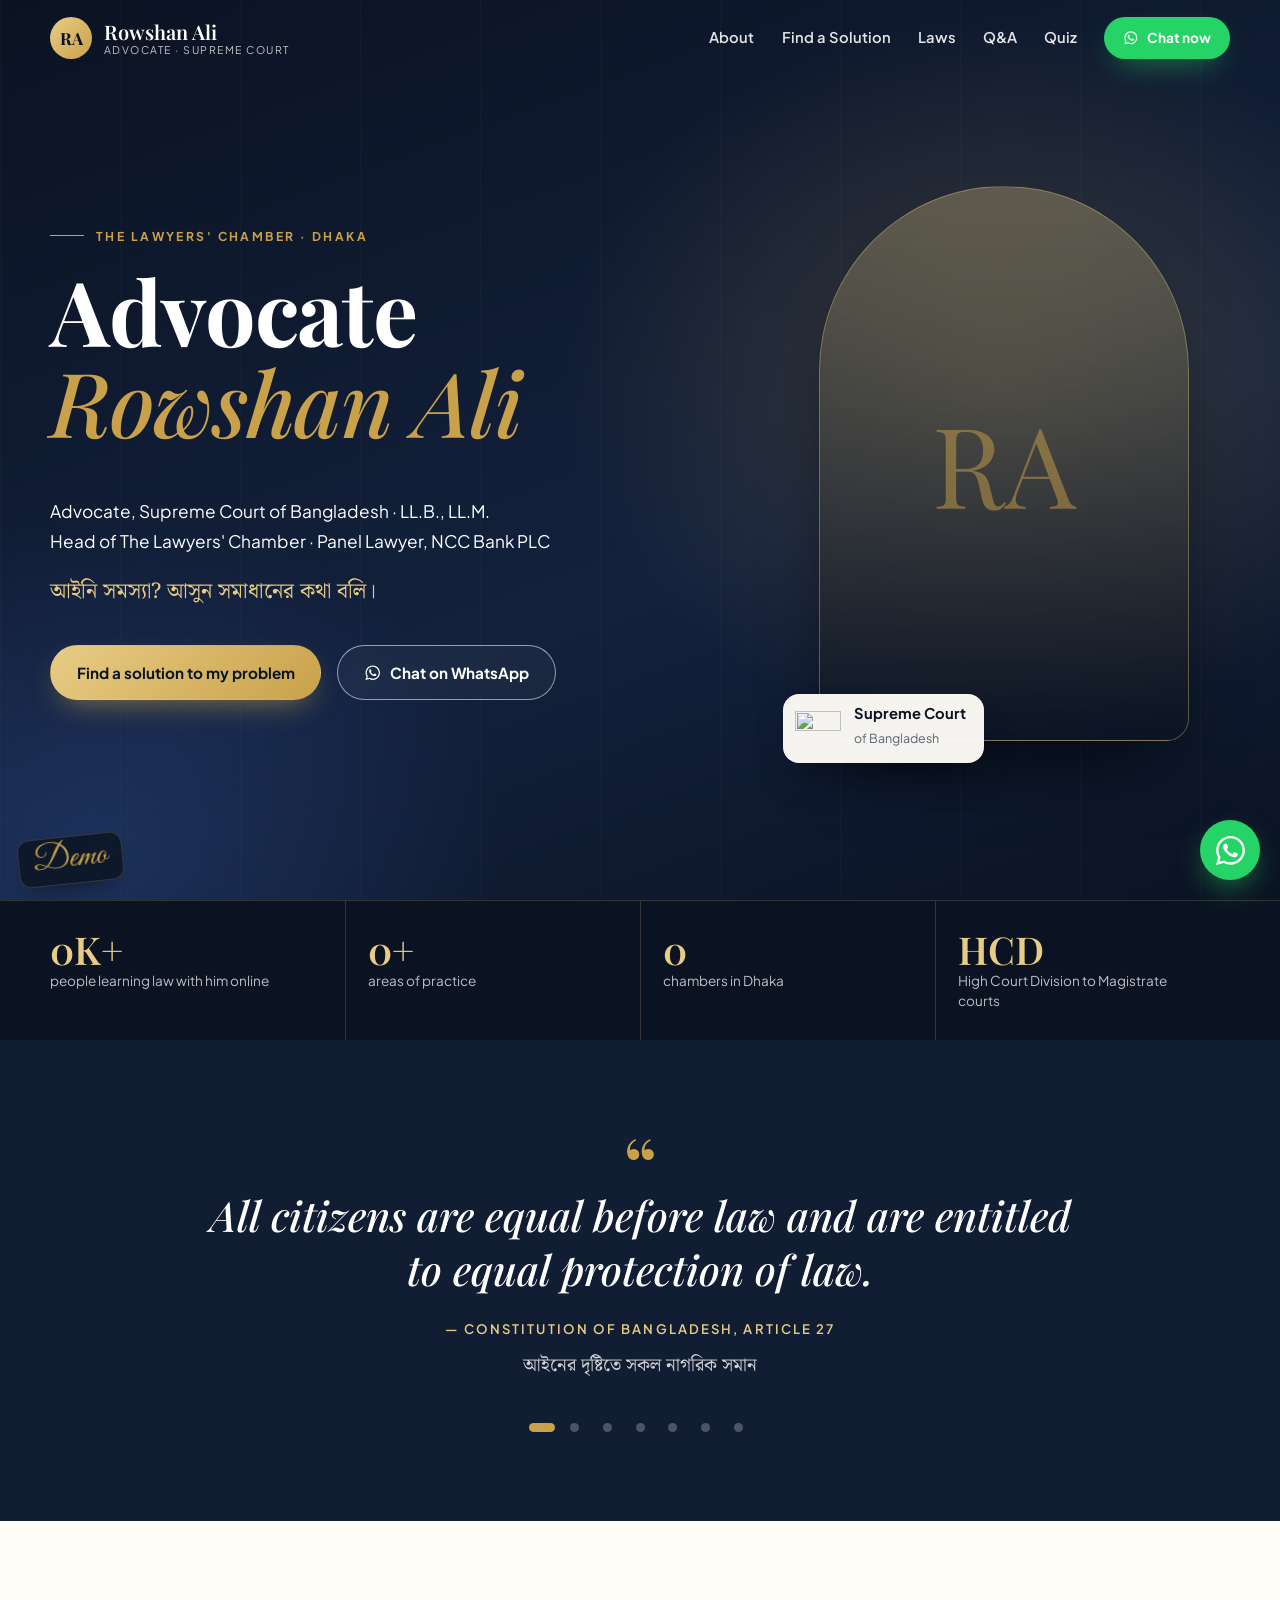
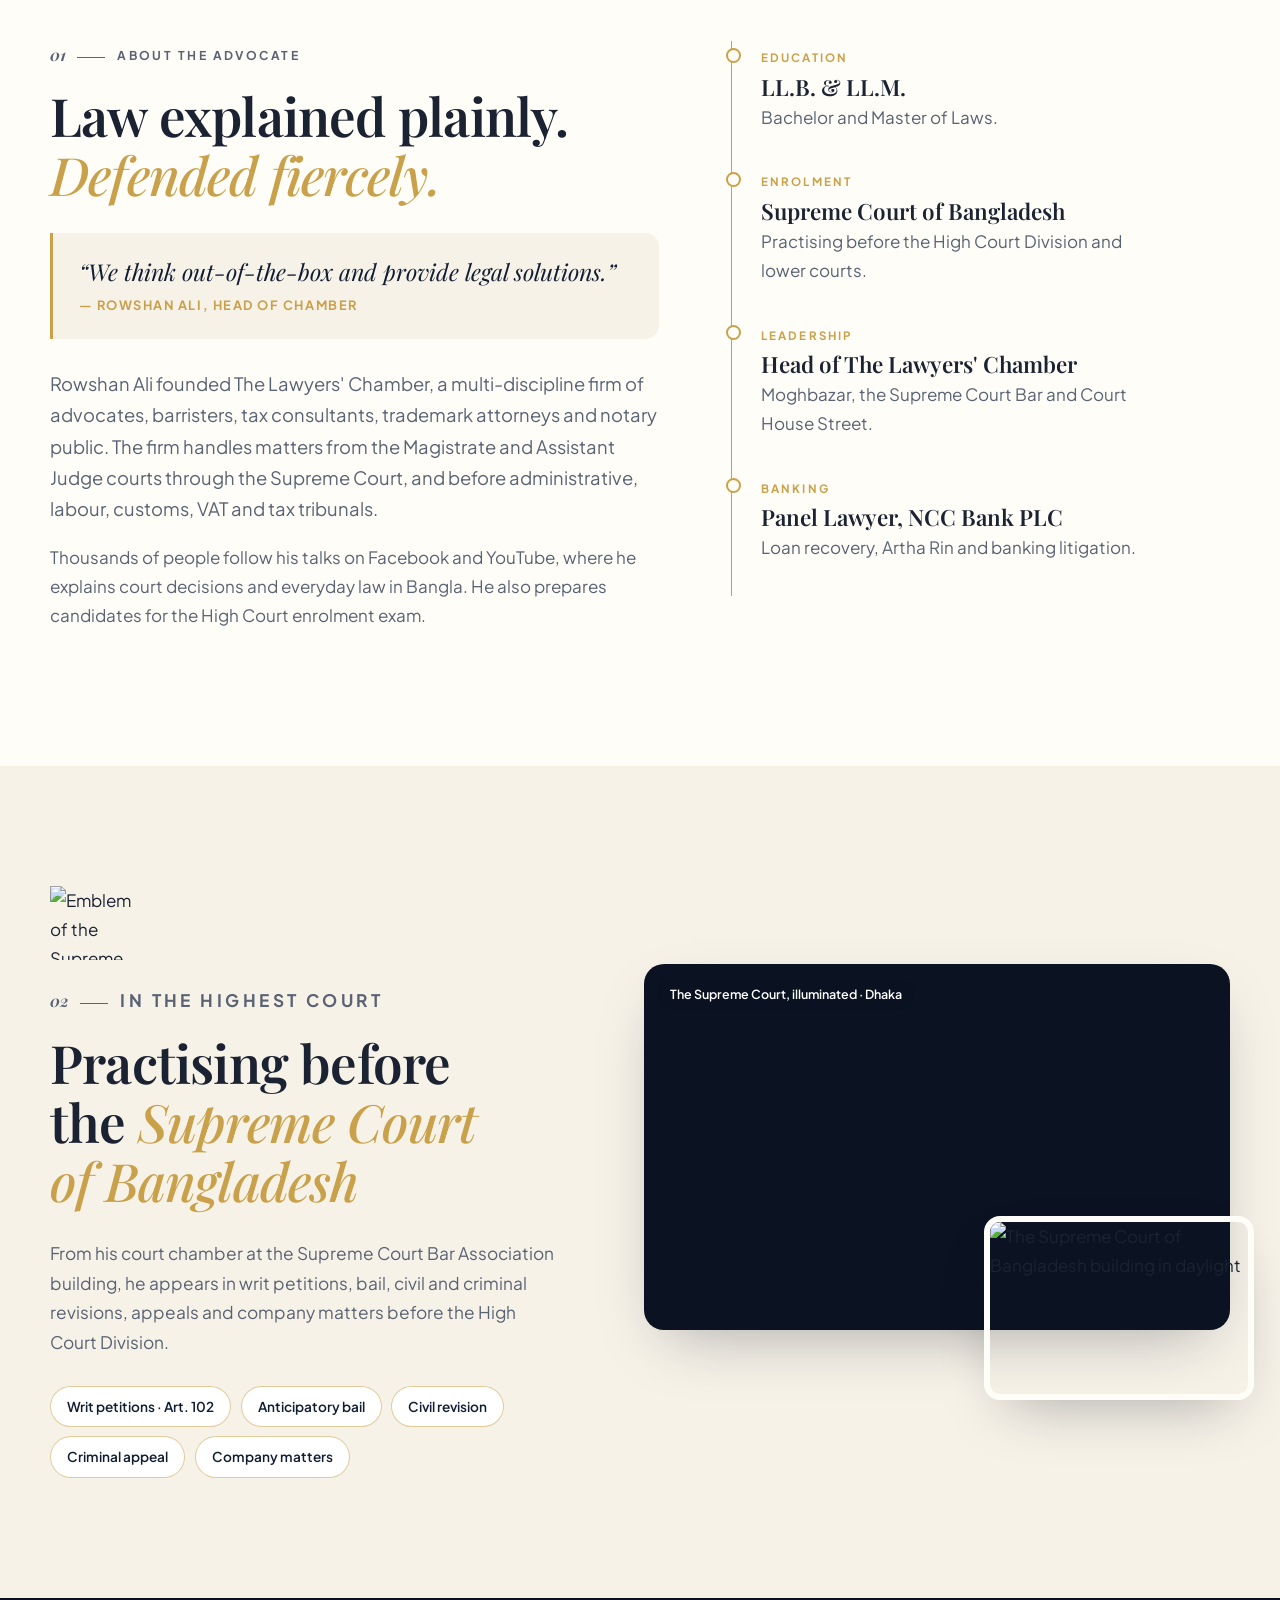
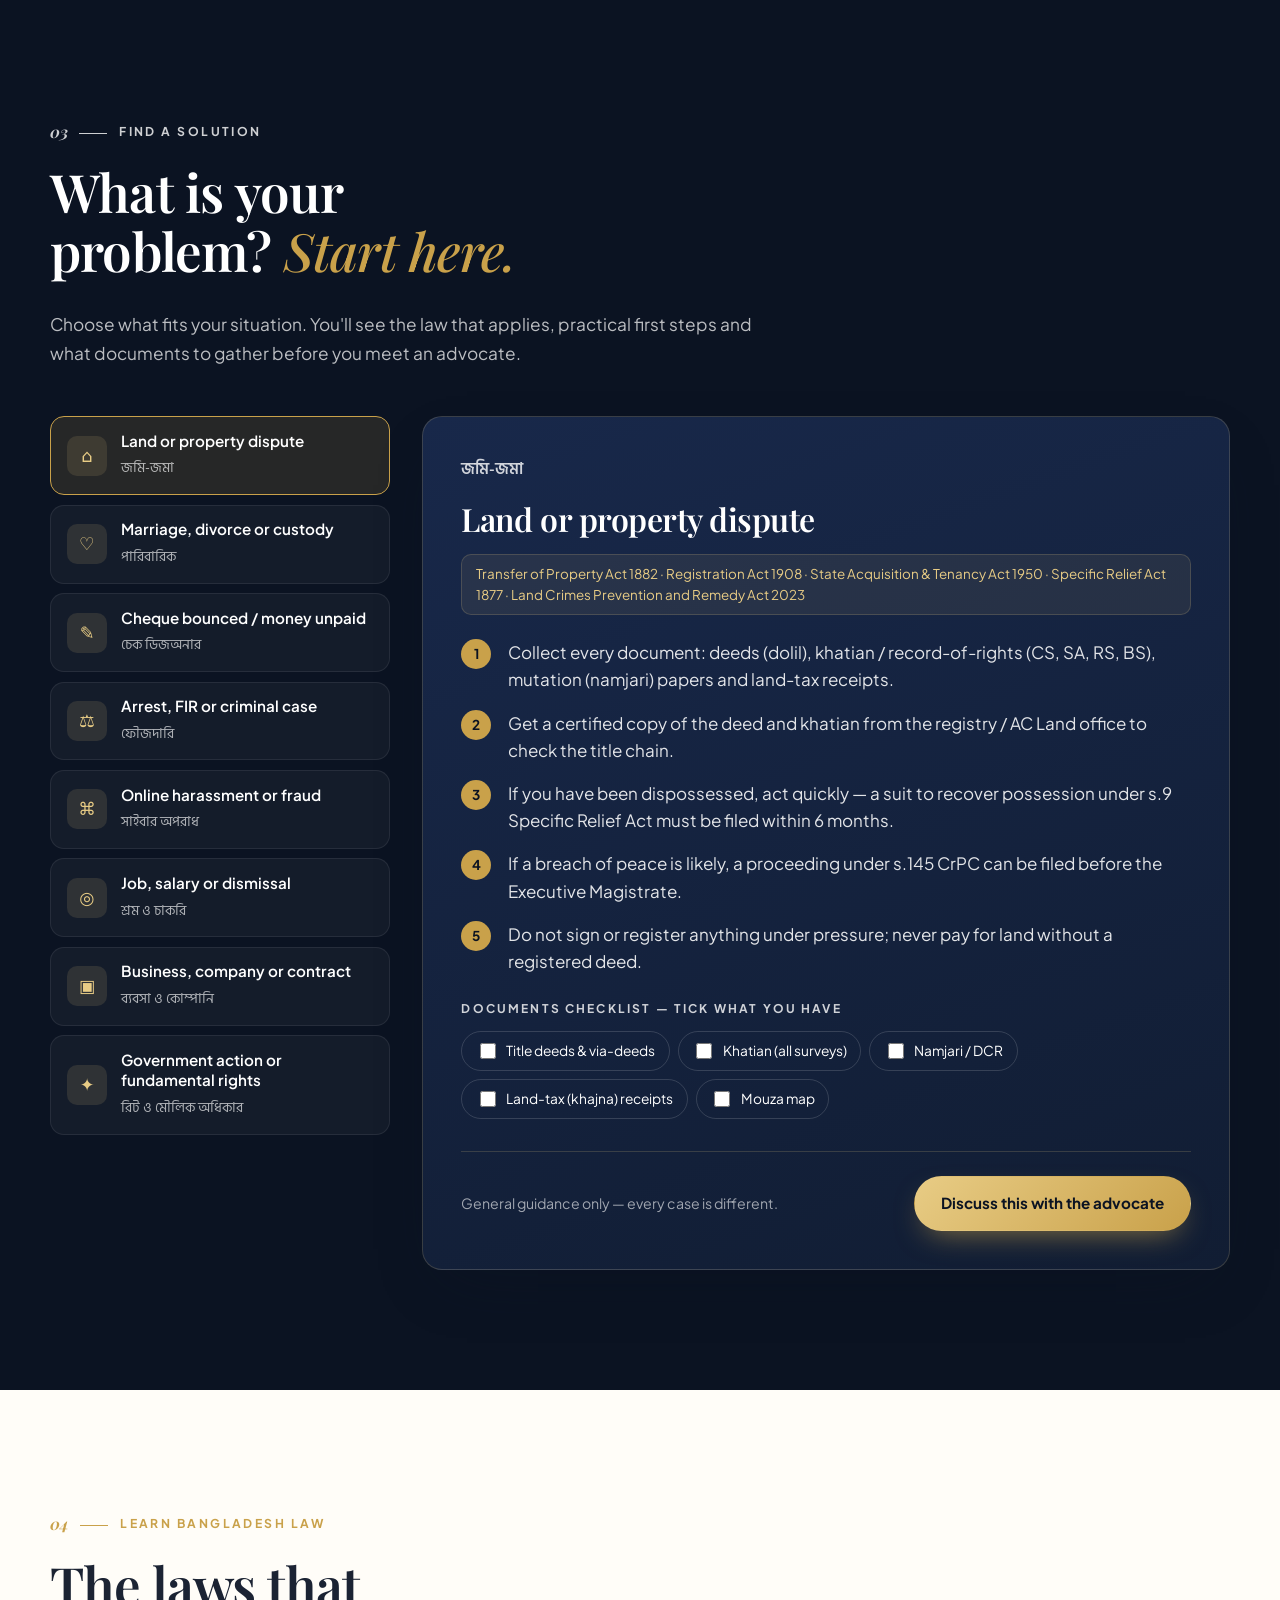
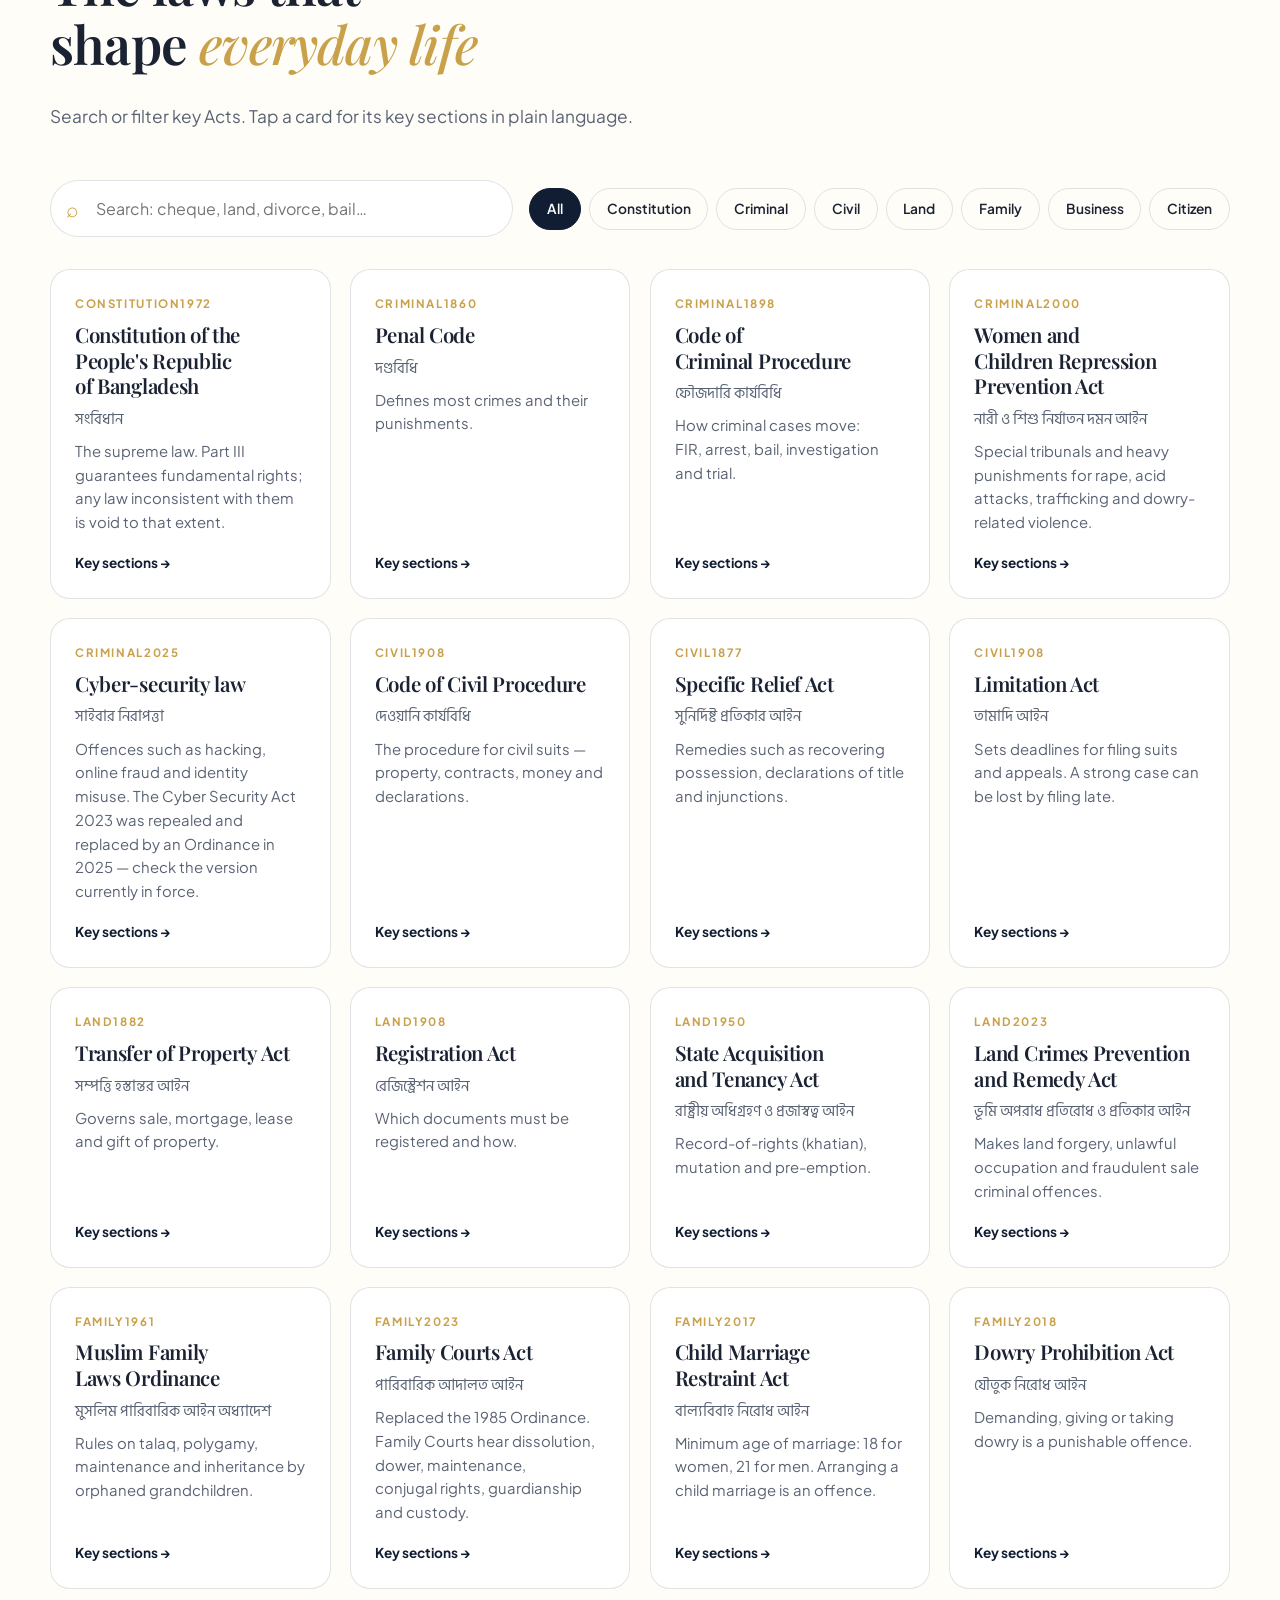
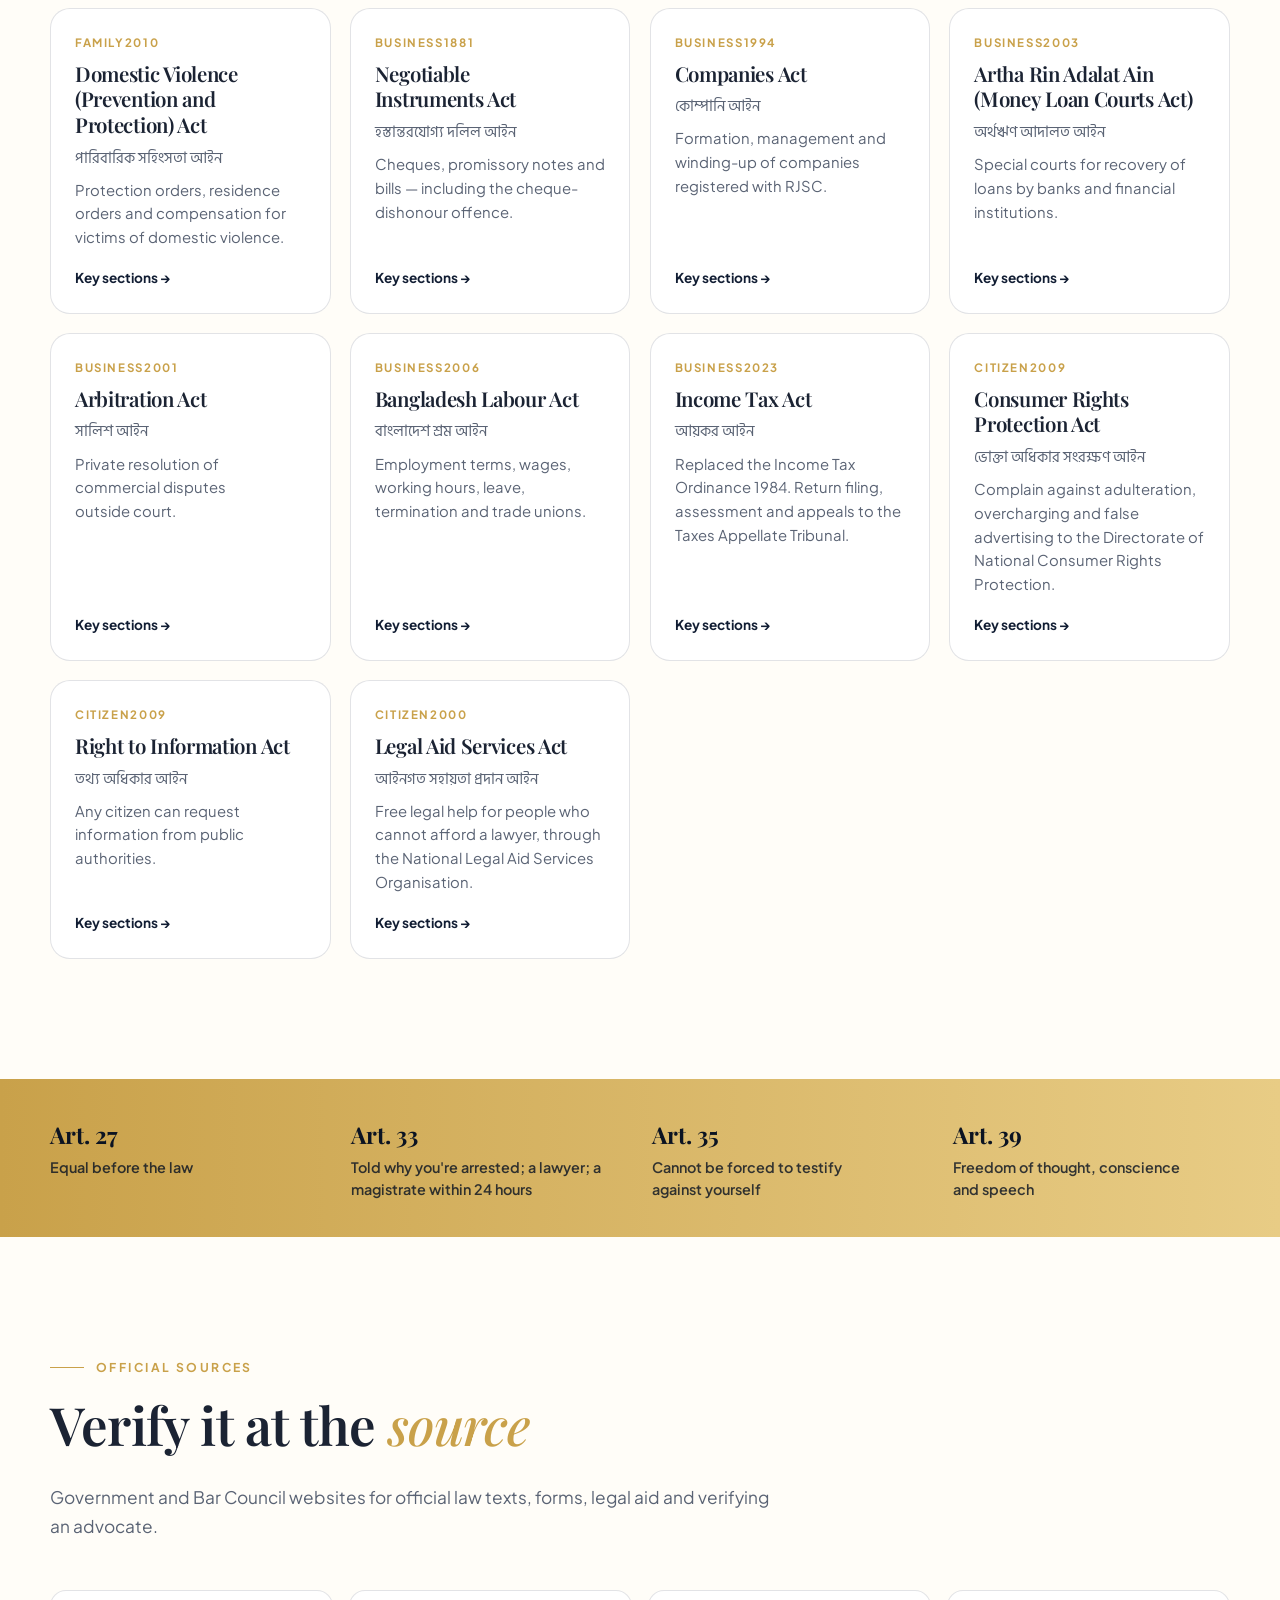
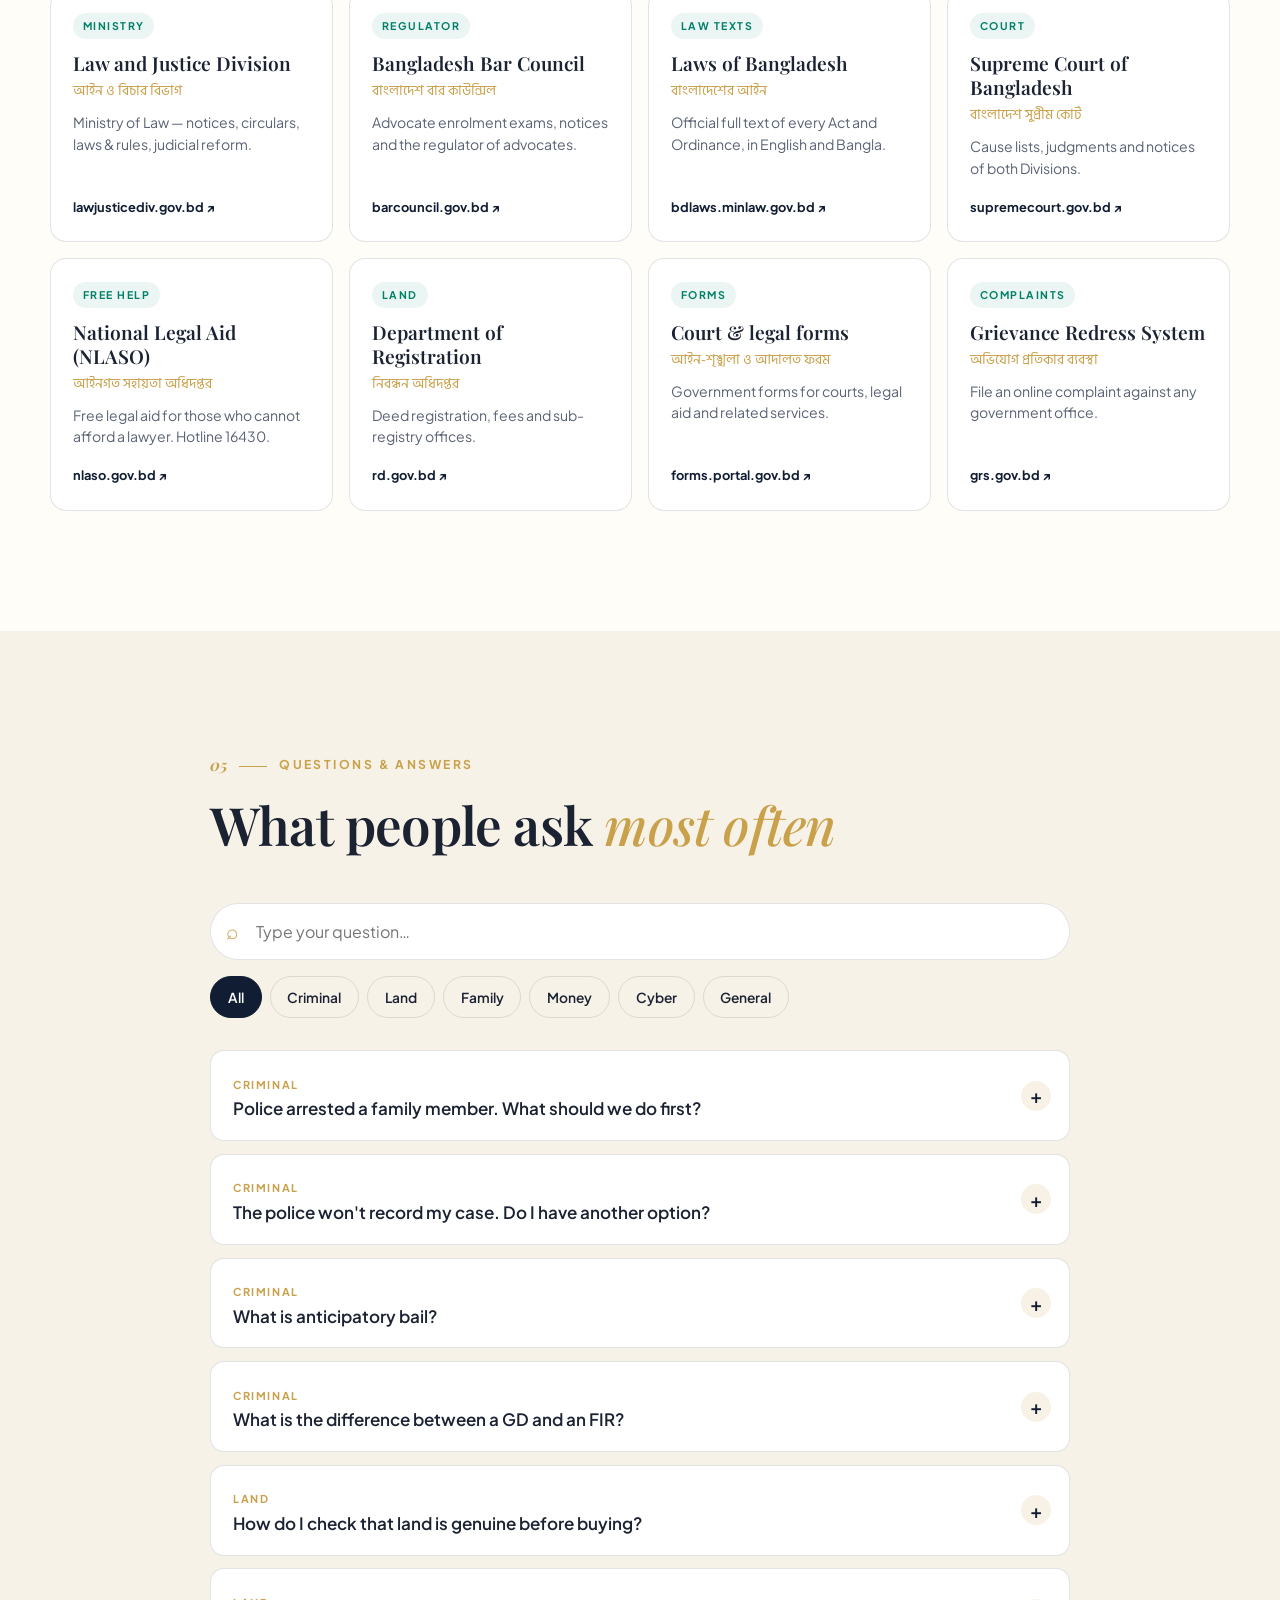
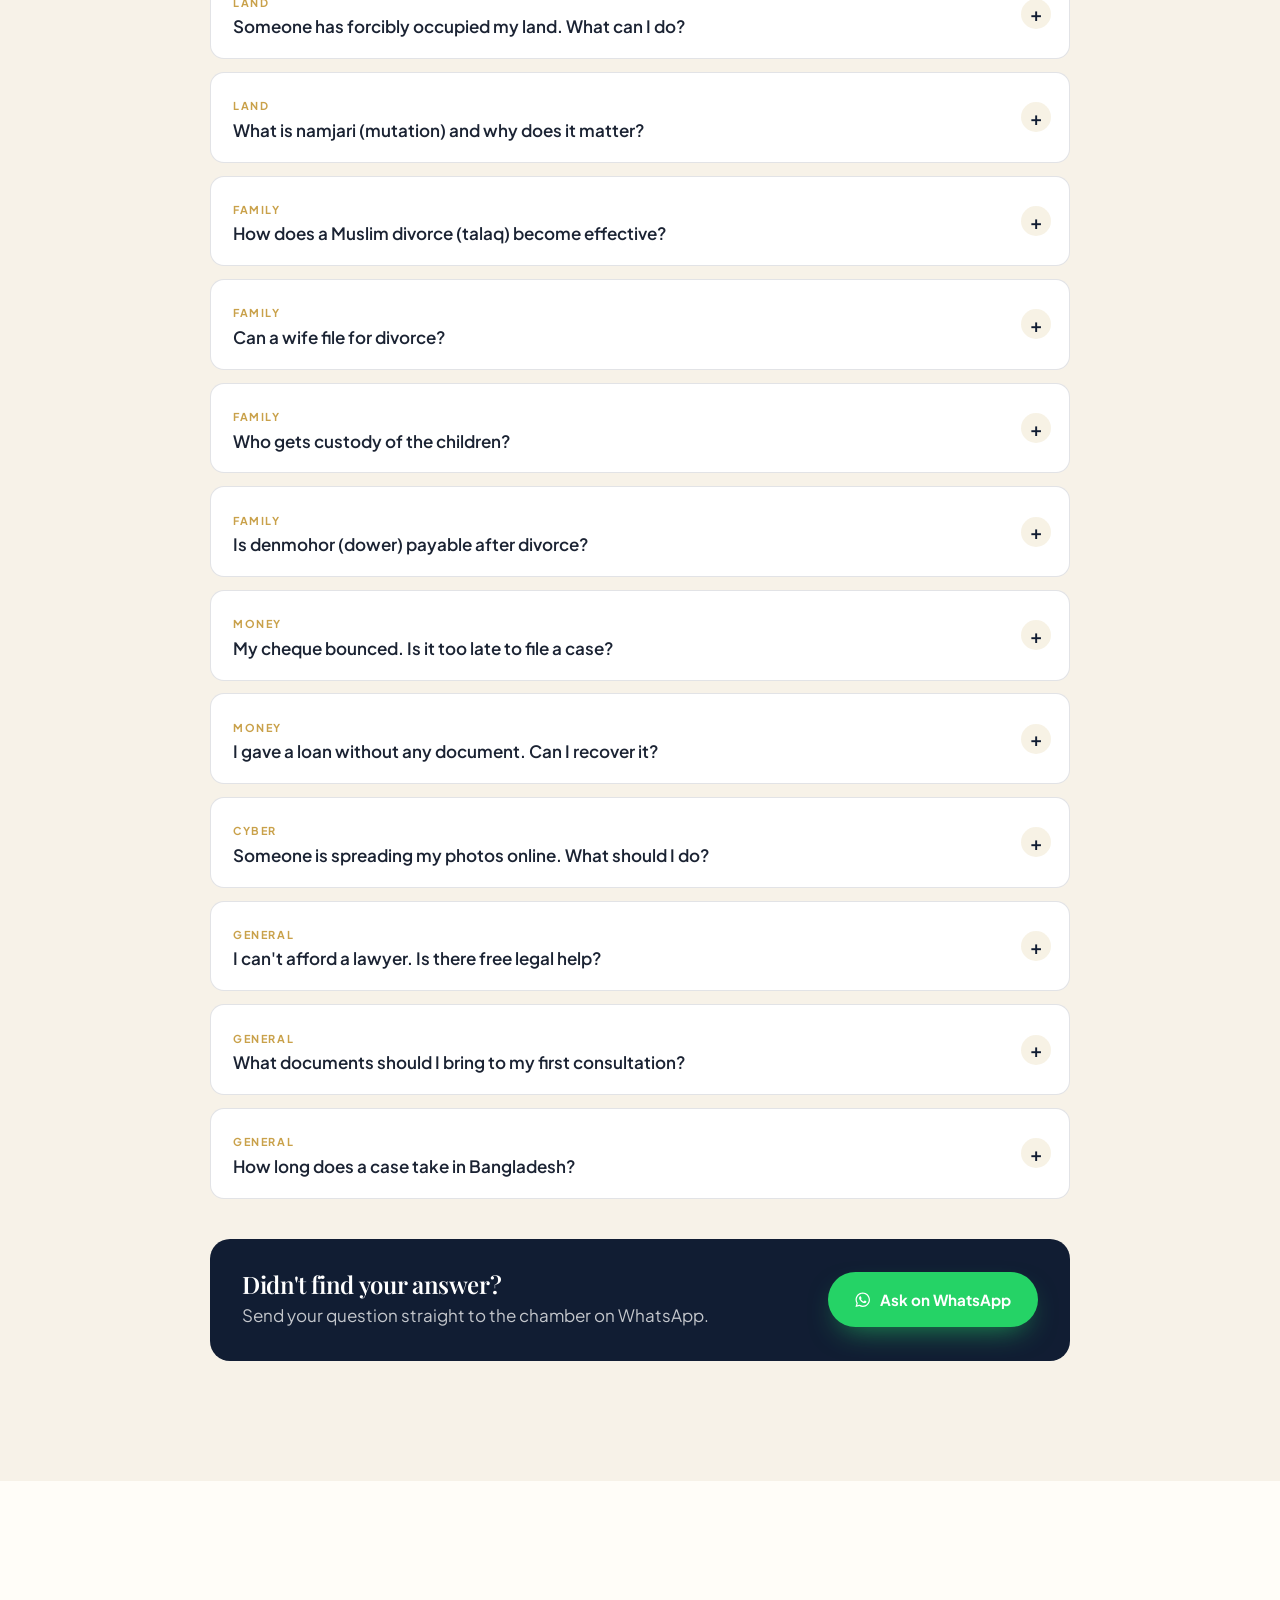
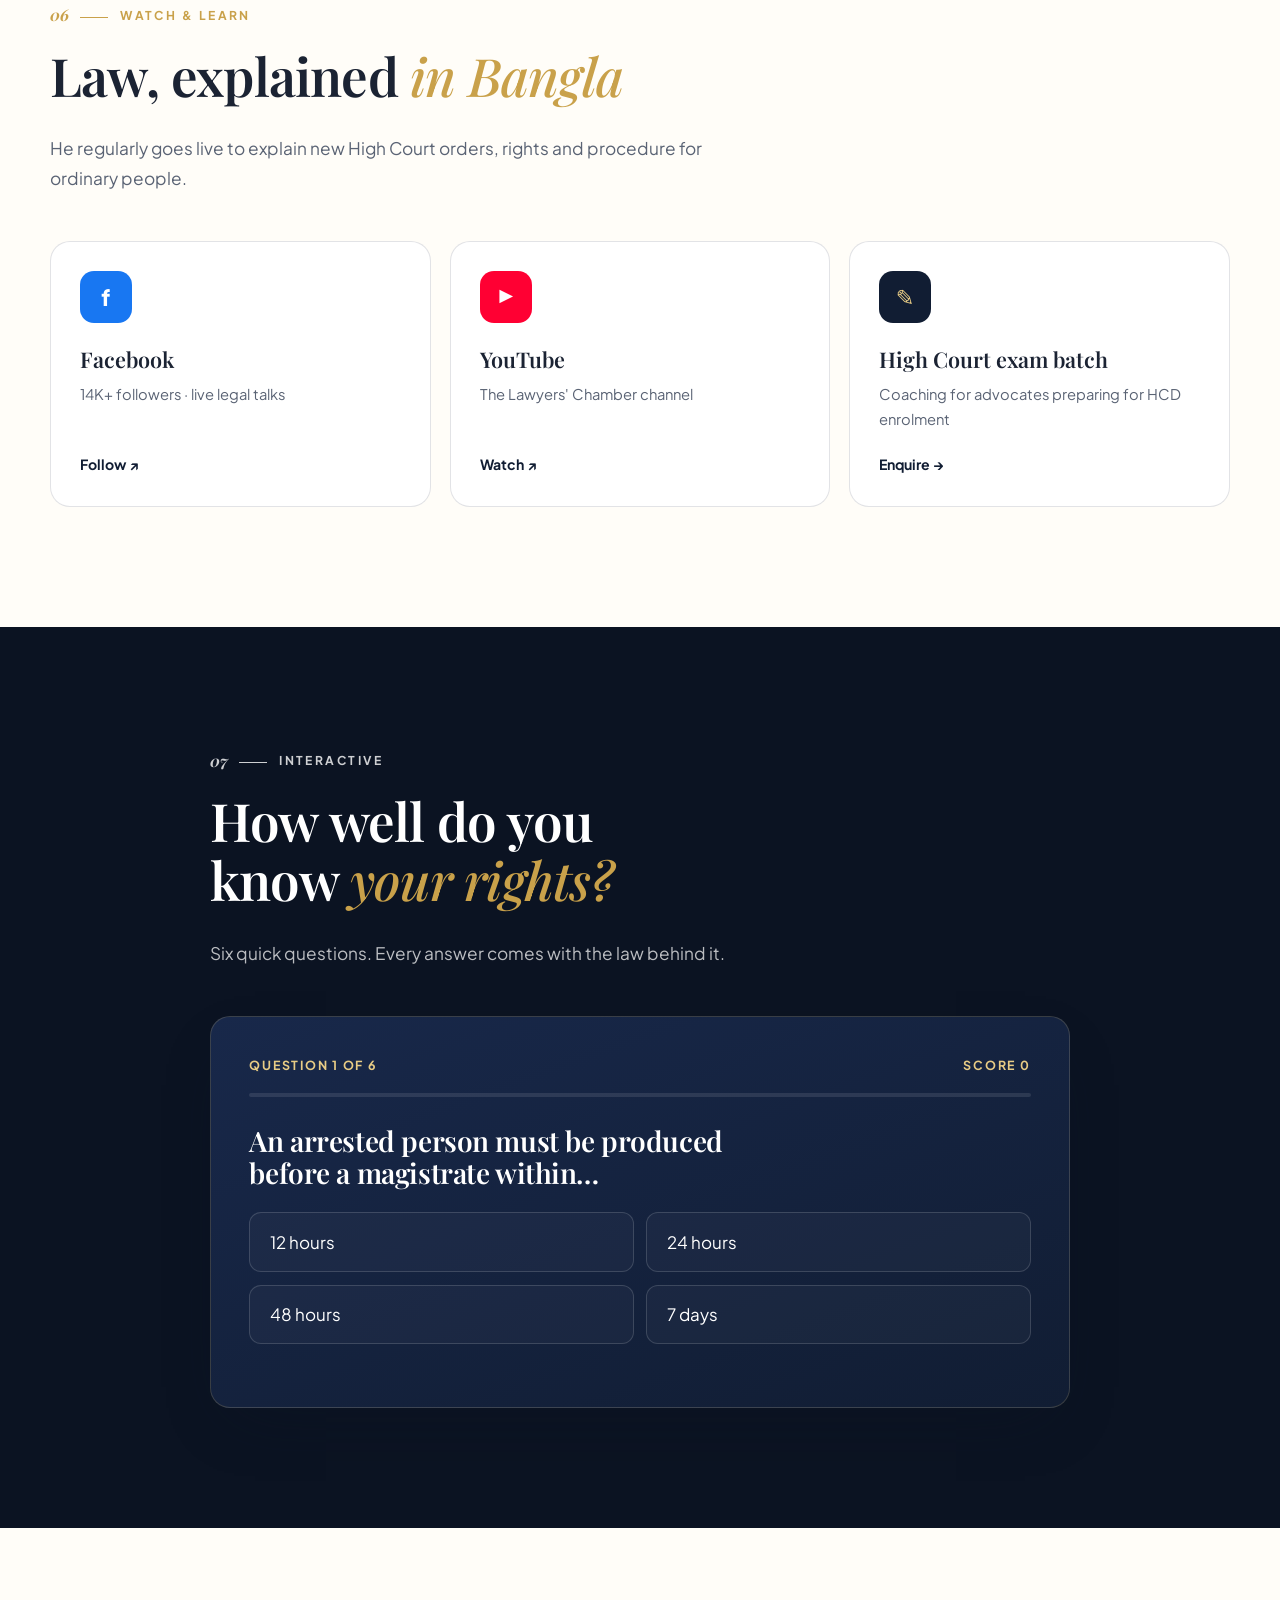
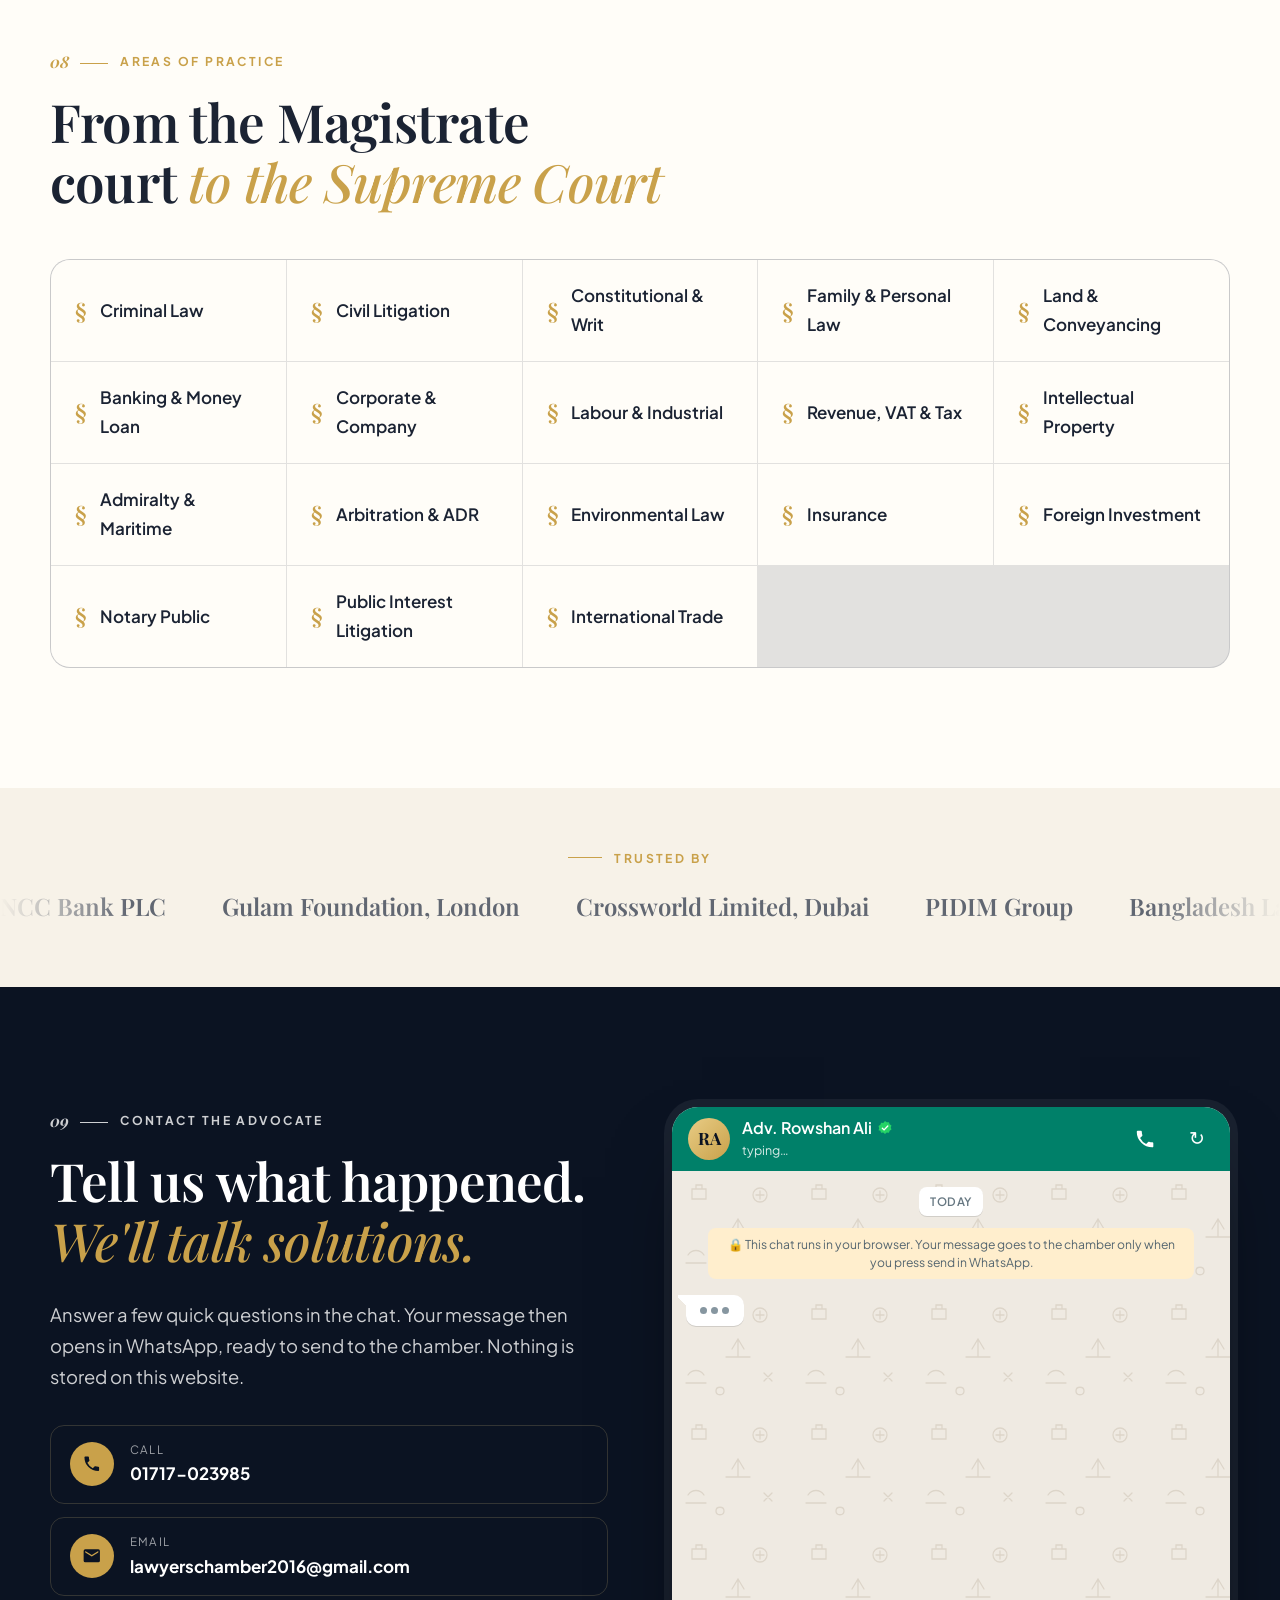
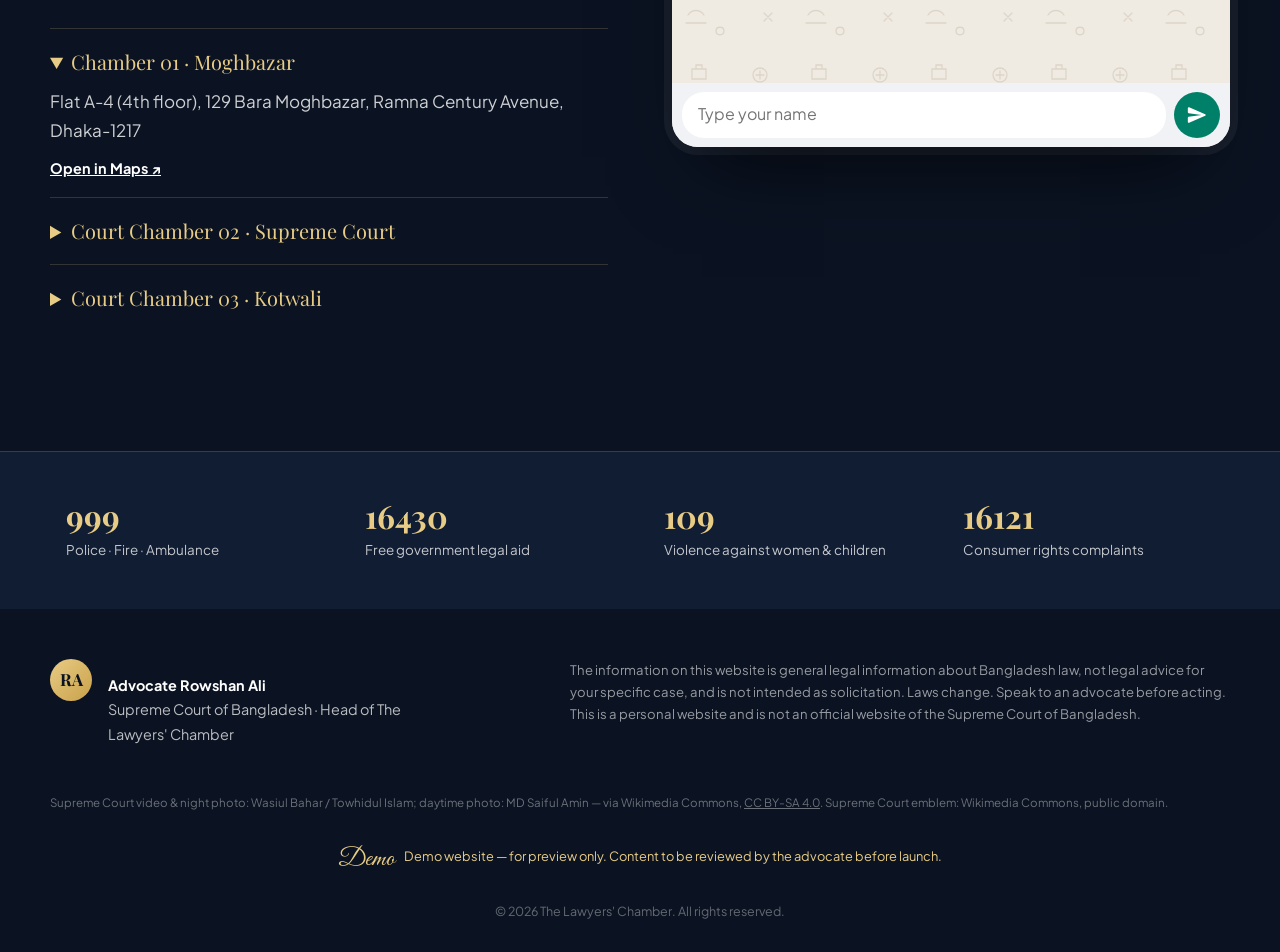
==== index.html @ b03bc334 "feat: Advocate Rowshan Ali demo website" ====
<!doctype html>
<html lang="en">
<head>
  <meta charset="utf-8" />
  <meta name="viewport" content="width=device-width, initial-scale=1, viewport-fit=cover" />
  <title>Advocate Rowshan Ali — Supreme Court of Bangladesh</title>
  <meta name="description" content="Advocate Rowshan Ali, Supreme Court of Bangladesh and Head of The Lawyers' Chamber, Dhaka. Learn Bangladesh law, find first steps for your problem, and chat with the chamber on WhatsApp." />
  <meta property="og:title" content="Advocate Rowshan Ali — Supreme Court of Bangladesh" />
  <meta property="og:description" content="Learn your rights, find solutions and talk to an advocate. The Lawyers' Chamber, Dhaka." />
  <meta name="theme-color" content="#0b1322" />
  <link rel="icon" href="https://upload.wikimedia.org/wikipedia/commons/1/1a/Logo_of_the_Supreme_Court_of_Bangladesh.svg" />
  <link rel="preconnect" href="https://fonts.googleapis.com" />
  <link rel="preconnect" href="https://fonts.gstatic.com" crossorigin />
  <link href="https://fonts.googleapis.com/css2?family=Playfair+Display:ital,wght@0,500;0,600;0,700;1,500;1,600&family=Plus+Jakarta+Sans:wght@400;500;600;700;800&family=Noto+Serif+Bengali:wght@500;600&family=Hind+Siliguri:wght@400;500;600&family=Great+Vibes&display=swap" rel="stylesheet" />
  <link rel="stylesheet" href="styles.css" />
  <link rel="stylesheet" href="chat.css" />
</head>
<body>
  <div class="progress" aria-hidden="true"><span id="progressBar"></span></div>

  <header class="nav" id="nav">
    <a href="#top" class="brand" aria-label="Home">
      <span class="brand-mark">RA</span>
      <span class="brand-text"><strong>Rowshan Ali</strong><small>Advocate · Supreme Court</small></span>
    </a>
    <nav class="nav-links" id="navLinks" aria-label="Main">
      <a href="#about">About</a>
      <a href="#solve">Find a Solution</a>
      <a href="#laws">Laws</a>
      <a href="#qna">Q&amp;A</a>
      <a href="#quiz">Quiz</a>
      <a href="#waChat" class="btn btn-wa btn-sm"><svg class="i" aria-hidden="true"><use href="#i-wa" /></svg>Chat now</a>
    </nav>
  </header>

  <main id="top">
    <!-- HERO -->
    <section class="hero">
      <div class="hero-bg" aria-hidden="true"></div>
      <div class="container hero-grid">
        <div class="hero-copy">
          <p class="eyebrow reveal">The Lawyers' Chamber · Dhaka</p>
          <h1 class="reveal">Advocate<br /><em>Rowshan Ali</em></h1>
          <p class="hero-sub reveal">Advocate, Supreme Court of Bangladesh · LL.B., LL.M.<br />Head of The Lawyers' Chamber · Panel Lawyer, NCC Bank PLC</p>
          <p class="hero-bn reveal" lang="bn">আইনি সমস্যা? আসুন সমাধানের কথা বলি।</p>
          <div class="hero-cta reveal">
            <a href="#solve" class="btn btn-gold">Find a solution to my problem</a>
            <a href="#waChat" class="btn btn-ghost"><svg class="i" aria-hidden="true"><use href="#i-wa" /></svg>Chat on WhatsApp</a>
          </div>
        </div>
        <div class="hero-portrait reveal">
          <div class="portrait-frame">
            <img src="https://lawyerschamber.info/wp-content/uploads/2024/03/Untitled-design-26.png" alt="Advocate Rowshan Ali in court attire" width="400" height="600" fetchpriority="high" onerror="this.remove()" />
            <span class="portrait-fallback" aria-hidden="true">RA</span>
          </div>
          <div class="portrait-badge">
            <img src="https://upload.wikimedia.org/wikipedia/commons/1/1a/Logo_of_the_Supreme_Court_of_Bangladesh.svg" alt="" width="46" height="36" />
            <div><strong>Supreme Court</strong><small>of Bangladesh</small></div>
          </div>
        </div>
      </div>
    </section>

    <!-- CREDENTIAL BAR -->
    <section class="cred-bar" aria-label="At a glance">
      <div class="container cred-grid">
        <div><strong><b data-count="14">0</b>K+</strong><span>people learning law with him online</span></div>
        <div><strong><b data-count="35">0</b>+</strong><span>areas of practice</span></div>
        <div><strong><b data-count="3">0</b></strong><span>chambers in Dhaka</span></div>
        <div><strong>HCD</strong><span>High Court Division to Magistrate courts</span></div>
      </div>
    </section>

    <!-- QUOTES -->
    <section class="quotes" id="quotes" aria-label="Quotes on justice">
      <div class="container">
        <div class="quote-stage" id="quoteStage" aria-live="polite"></div>
        <div class="quote-dots" id="quoteDots" role="tablist" aria-label="Choose quote"></div>
      </div>
    </section>

    <!-- ABOUT -->
    <section class="section" id="about">
      <div class="container about-grid">
        <div class="reveal">
          <p class="eyebrow"><span class="num">01</span> About the advocate</p>
          <h2>Law explained plainly. <em>Defended fiercely.</em></h2>
          <figure class="creed">
            <blockquote>“We think out-of-the-box and provide legal solutions.”</blockquote>
            <figcaption>— Rowshan Ali, Head of Chamber</figcaption>
          </figure>
          <p class="lead">Rowshan Ali founded The Lawyers' Chamber, a multi-discipline firm of advocates, barristers, tax consultants, trademark attorneys and notary public. The firm handles matters from the Magistrate and Assistant Judge courts through the Supreme Court, and before administrative, labour, customs, VAT and tax tribunals.</p>
          <p>Thousands of people follow his talks on Facebook and YouTube, where he explains court decisions and everyday law in Bangla. He also prepares candidates for the High Court enrolment exam.</p>
        </div>
        <ol class="timeline reveal">
          <li><span>Education</span><strong>LL.B. &amp; LL.M.</strong><p>Bachelor and Master of Laws.</p></li>
          <li><span>Enrolment</span><strong>Supreme Court of Bangladesh</strong><p>Practising before the High Court Division and lower courts.</p></li>
          <li><span>Leadership</span><strong>Head of The Lawyers' Chamber</strong><p>Moghbazar, the Supreme Court Bar and Court House Street.</p></li>
          <li><span>Banking</span><strong>Panel Lawyer, NCC Bank PLC</strong><p>Loan recovery, Artha Rin and banking litigation.</p></li>
        </ol>
      </div>
    </section>

    <!-- SUPREME COURT FEATURE -->
    <section class="court" aria-labelledby="courtTitle">
      <div class="container court-grid">
        <div class="court-copy reveal">
          <img class="court-logo" src="https://upload.wikimedia.org/wikipedia/commons/1/1a/Logo_of_the_Supreme_Court_of_Bangladesh.svg" alt="Emblem of the Supreme Court of Bangladesh" width="96" height="74" loading="lazy" />
          <p class="eyebrow"><span class="num">02</span> In the highest court</p>
          <h2 id="courtTitle">Practising before the <em>Supreme Court of Bangladesh</em></h2>
          <p>From his court chamber at the Supreme Court Bar Association building, he appears in writ petitions, bail, civil and criminal revisions, appeals and company matters before the High Court Division.</p>
          <ul class="court-tags">
            <li>Writ petitions · Art. 102</li><li>Anticipatory bail</li><li>Civil revision</li><li>Criminal appeal</li><li>Company matters</li>
          </ul>
        </div>
        <div class="court-media reveal">
          <figure class="court-video">
            <video id="courtVideo" autoplay muted loop playsinline preload="none"
              poster="https://upload.wikimedia.org/wikipedia/commons/thumb/6/61/Illuminated_Supreme_Court.jpg/960px-Illuminated_Supreme_Court.jpg"
              data-src="https://upload.wikimedia.org/wikipedia/commons/transcoded/b/b4/Illuminated_supreme_Court.webm/Illuminated_supreme_Court.webm.480p.vp9.webm"
              aria-label="The Supreme Court of Bangladesh illuminated at night"></video>
            <button class="video-toggle" id="videoToggle" aria-label="Pause video" aria-pressed="false">
              <span class="pause" aria-hidden="true">❚❚</span><span class="play" aria-hidden="true">▶</span>
            </button>
            <figcaption>The Supreme Court, illuminated · Dhaka</figcaption>
          </figure>
          <figure class="court-photo">
            <img src="https://upload.wikimedia.org/wikipedia/commons/thumb/f/fd/Supreme_Court_of_Bangladesh_01.jpg/960px-Supreme_Court_of_Bangladesh_01.jpg" alt="The Supreme Court of Bangladesh building in daylight" loading="lazy" width="960" height="640" />
          </figure>
        </div>
      </div>
    </section>

    <!-- FIND A SOLUTION -->
    <section class="section section-dark" id="solve">
      <div class="container">
        <div class="section-head reveal">
          <p class="eyebrow"><span class="num">03</span> Find a solution</p>
          <h2>What is your problem? <em>Start here.</em></h2>
          <p>Choose what fits your situation. You'll see the law that applies, practical first steps and what documents to gather before you meet an advocate.</p>
        </div>
        <div class="solve-grid">
          <div class="solve-picker reveal" id="solvePicker" role="tablist" aria-label="Problem types"></div>
          <article class="solve-panel reveal" id="solvePanel" aria-live="polite"></article>
        </div>
      </div>
    </section>

    <!-- LAWS -->
    <section class="section" id="laws">
      <div class="container">
        <div class="section-head reveal">
          <p class="eyebrow"><span class="num">04</span> Learn Bangladesh law</p>
          <h2>The laws that shape <em>everyday life</em></h2>
          <p>Search or filter key Acts. Tap a card for its key sections in plain language.</p>
        </div>
        <div class="toolbar reveal">
          <label class="search">
            <span class="sr-only">Search laws</span>
            <input type="search" id="lawSearch" placeholder="Search: cheque, land, divorce, bail…" autocomplete="off" />
          </label>
          <div class="chips" id="lawChips" role="group" aria-label="Filter by category"></div>
        </div>
        <div class="law-grid" id="lawGrid"></div>
        <p class="empty" id="lawEmpty" hidden>No law matches that search. Try another word or <a href="#waChat">ask the advocate</a>.</p>
      </div>
    </section>

    <!-- RIGHTS STRIP -->
    <section class="rights" aria-label="Your fundamental rights">
      <div class="container rights-grid">
        <div class="right-card reveal"><span>Art. 27</span><p>Equal before the law</p></div>
        <div class="right-card reveal"><span>Art. 33</span><p>Told why you're arrested; a lawyer; a magistrate within 24 hours</p></div>
        <div class="right-card reveal"><span>Art. 35</span><p>Cannot be forced to testify against yourself</p></div>
        <div class="right-card reveal"><span>Art. 39</span><p>Freedom of thought, conscience and speech</p></div>
      </div>
    </section>

    <!-- OFFICIAL RESOURCES -->
    <section class="section official" id="official">
      <div class="container">
        <div class="section-head reveal">
          <p class="eyebrow">Official sources</p>
          <h2>Verify it at the <em>source</em></h2>
          <p>Government and Bar Council websites for official law texts, forms, legal aid and verifying an advocate.</p>
        </div>
        <div class="official-grid" id="officialGrid"></div>
      </div>
    </section>

    <!-- Q&A -->
    <section class="section section-ivory" id="qna">
      <div class="container narrow">
        <div class="section-head reveal">
          <p class="eyebrow"><span class="num">05</span> Questions &amp; answers</p>
          <h2>What people ask <em>most often</em></h2>
        </div>
        <div class="toolbar reveal">
          <label class="search">
            <span class="sr-only">Search questions</span>
            <input type="search" id="faqSearch" placeholder="Type your question…" autocomplete="off" />
          </label>
          <div class="chips" id="faqChips" role="group" aria-label="Filter questions"></div>
        </div>
        <div class="faq-list" id="faqList"></div>
        <div class="ask-box reveal">
          <div>
            <h3>Didn't find your answer?</h3>
            <p>Send your question straight to the chamber on WhatsApp.</p>
          </div>
          <a href="#waChat" class="btn btn-wa" data-prefill="I have a legal question: "><svg class="i" aria-hidden="true"><use href="#i-wa" /></svg>Ask on WhatsApp</a>
        </div>
      </div>
    </section>

    <!-- MEDIA -->
    <section class="section media" id="media">
      <div class="container">
        <div class="section-head reveal">
          <p class="eyebrow"><span class="num">06</span> Watch &amp; learn</p>
          <h2>Law, explained <em>in Bangla</em></h2>
          <p>He regularly goes live to explain new High Court orders, rights and procedure for ordinary people.</p>
        </div>
        <div class="media-grid">
          <a class="media-card reveal" href="#" data-link="facebook" target="_blank" rel="noopener">
            <span class="media-ic fb" aria-hidden="true">f</span>
            <strong>Facebook</strong><small>14K+ followers · live legal talks</small><span class="go">Follow ↗</span>
          </a>
          <a class="media-card reveal" href="#" data-link="youtube" target="_blank" rel="noopener">
            <span class="media-ic yt" aria-hidden="true">▶</span>
            <strong>YouTube</strong><small>The Lawyers' Chamber channel</small><span class="go">Watch ↗</span>
          </a>
          <a class="media-card reveal" href="#waChat" data-topic="High Court enrolment exam coaching">
            <span class="media-ic hc" aria-hidden="true">✎</span>
            <strong>High Court exam batch</strong><small>Coaching for advocates preparing for HCD enrolment</small><span class="go">Enquire →</span>
          </a>
        </div>
      </div>
    </section>

    <!-- QUIZ -->
    <section class="section section-dark" id="quiz">
      <div class="container narrow">
        <div class="section-head reveal">
          <p class="eyebrow"><span class="num">07</span> Interactive</p>
          <h2>How well do you know <em>your rights?</em></h2>
          <p>Six quick questions. Every answer comes with the law behind it.</p>
        </div>
        <div class="quiz-card reveal" id="quizCard" aria-live="polite"></div>
      </div>
    </section>

    <!-- PRACTICE -->
    <section class="section" id="practice">
      <div class="container">
        <div class="section-head reveal">
          <p class="eyebrow"><span class="num">08</span> Areas of practice</p>
          <h2>From the Magistrate court <em>to the Supreme Court</em></h2>
        </div>
        <ul class="practice-grid" id="practiceGrid"></ul>
      </div>
    </section>

    <!-- CLIENTS -->
    <section class="clients" aria-label="Corporate clients">
      <p class="eyebrow center">Trusted by</p>
      <div class="marquee"><div class="marquee-track" id="clientTrack"></div></div>
    </section>

    <!-- CONTACT: WhatsApp-style chat -->
    <section class="section section-dark" id="contact">
      <div class="container contact-grid">
        <div class="reveal contact-info">
          <p class="eyebrow"><span class="num">09</span> Contact the advocate</p>
          <h2>Tell us what happened. <em>We'll talk solutions.</em></h2>
          <p class="lead">Answer a few quick questions in the chat. Your message then opens in WhatsApp, ready to send to the chamber. Nothing is stored on this website.</p>
          <div class="contact-quick">
            <a class="quick" href="#" data-link="tel"><span><svg class="i" aria-hidden="true"><use href="#i-phone" /></svg></span><div><small>Call</small><strong data-text="phoneDisplay"></strong></div></a>
            <a class="quick" href="#" data-link="mail"><span><svg class="i" aria-hidden="true"><use href="#i-mail" /></svg></span><div><small>Email</small><strong data-text="email"></strong></div></a>
          </div>
          <div class="chambers">
            <details open>
              <summary>Chamber 01 · Moghbazar</summary>
              <p>Flat A-4 (4th floor), 129 Bara Moghbazar, Ramna Century Avenue, Dhaka-1217</p>
              <a href="https://www.google.com/maps/search/?api=1&query=129+Bara+Moghbazar+Dhaka+1217" target="_blank" rel="noopener">Open in Maps ↗</a>
            </details>
            <details>
              <summary>Court Chamber 02 · Supreme Court</summary>
              <p>Hall Room No. 02, 1st floor, Supreme Court Bar Association Building, Ramna, Dhaka</p>
              <a href="https://www.google.com/maps/search/?api=1&query=Supreme+Court+Bar+Association+Building+Dhaka" target="_blank" rel="noopener">Open in Maps ↗</a>
            </details>
            <details>
              <summary>Court Chamber 03 · Kotwali</summary>
              <p>Room No. 301, 33 Court House Street, Kotwali, Dhaka-1100</p>
              <a href="https://www.google.com/maps/search/?api=1&query=33+Court+House+Street+Kotwali+Dhaka" target="_blank" rel="noopener">Open in Maps ↗</a>
            </details>
          </div>
        </div>

        <div class="wa reveal" id="waChat">
          <div class="wa-head">
            <img class="wa-avatar" src="https://lawyerschamber.info/wp-content/uploads/2024/03/Untitled-design-26.png" alt="" width="40" height="40" onerror="this.replaceWith(Object.assign(document.createElement('span'),{className:'wa-avatar wa-avatar-fb',textContent:'RA'}))" />
            <div class="wa-who">
              <strong>Adv. Rowshan Ali <svg class="wa-verified" aria-label="Verified" viewBox="0 0 24 24"><path d="M12 1.5l2.6 2 3.3-.3 1 3.1 2.8 1.8-1 3.1 1 3.1-2.8 1.8-1 3.1-3.3-.3-2.6 2-2.6-2-3.3.3-1-3.1L2.3 15.3l1-3.1-1-3.1 2.8-1.8 1-3.1 3.3.3z" fill="#25d366"/><path d="M8 12.3l2.6 2.5L16.2 9" stroke="#fff" stroke-width="2" fill="none" stroke-linecap="round"/></svg></strong>
              <small id="waStatus">online</small>
            </div>
            <a class="wa-icon" href="#" data-link="tel" aria-label="Call the chamber"><svg class="i" aria-hidden="true"><use href="#i-phone" /></svg></a>
            <button class="wa-icon" id="waRestart" aria-label="Start the chat again">↻</button>
          </div>
          <div class="wa-body" id="waBody" role="log" aria-live="polite" aria-label="Chat with the chamber">
            <div class="wa-chip">Today</div>
            <div class="wa-notice">🔒 This chat runs in your browser. Your message goes to the chamber only when you press send in WhatsApp.</div>
          </div>
          <div class="wa-quick" id="waQuick" hidden></div>
          <form class="wa-input" id="waForm" autocomplete="on">
            <label for="waText" class="sr-only">Your reply</label>
            <textarea id="waText" rows="1" placeholder="Type a message" maxlength="1500"></textarea>
            <button type="submit" class="wa-send" aria-label="Send"><svg viewBox="0 0 24 24" aria-hidden="true"><path d="M3.4 20.4l17.5-7.5c.8-.4.8-1.5 0-1.8L3.4 3.6c-.7-.3-1.4.2-1.4.9L2 9.1c0 .5.4.9.9 1l14.1 1.9-14.1 1.9c-.5.1-.9.5-.9 1l.01 4.6c0 .7.7 1.2 1.4.9z" fill="currentColor"/></svg></button>
          </form>
        </div>
      </div>
    </section>

    <!-- HELPLINES -->
    <section class="helplines" aria-label="Emergency helplines">
      <div class="container help-grid">
        <a href="tel:999"><strong>999</strong><span>Police · Fire · Ambulance</span></a>
        <a href="tel:16430"><strong>16430</strong><span>Free government legal aid</span></a>
        <a href="tel:109"><strong>109</strong><span>Violence against women &amp; children</span></a>
        <a href="tel:16121"><strong>16121</strong><span>Consumer rights complaints</span></a>
      </div>
    </section>
  </main>

  <footer class="footer">
    <div class="container footer-grid">
      <div class="footer-brand">
        <span class="brand-mark">RA</span>
        <p><strong>Advocate Rowshan Ali</strong><br />Supreme Court of Bangladesh · Head of The Lawyers' Chamber</p>
      </div>
      <p class="disclaimer">The information on this website is general legal information about Bangladesh law, not legal advice for your specific case, and is not intended as solicitation. Laws change. Speak to an advocate before acting. This is a personal website and is not an official website of the Supreme Court of Bangladesh.</p>
    </div>
    <p class="credits">Supreme Court video &amp; night photo: Wasiul Bahar / Towhidul Islam; daytime photo: MD Saiful Amin — via Wikimedia Commons, <a href="https://creativecommons.org/licenses/by-sa/4.0/" target="_blank" rel="noopener">CC BY-SA 4.0</a>. Supreme Court emblem: Wikimedia Commons, public domain.</p>
    <p class="demo-note"><span>Demo</span> Demo website — for preview only. Content to be reviewed by the advocate before launch.</p>
    <p class="copyright">© <span id="year"></span> The Lawyers' Chamber. All rights reserved.</p>
  </footer>

  <!-- Mobile bottom navigation -->
  <nav class="tabbar" aria-label="Quick navigation">
    <a href="#top"><span aria-hidden="true">⌂</span>Home</a>
    <a href="#solve"><span aria-hidden="true">✦</span>Solve</a>
    <a href="#laws"><span aria-hidden="true">§</span>Laws</a>
    <a href="#qna"><span aria-hidden="true">?</span>Q&amp;A</a>
    <a href="#waChat" class="tab-wa"><span aria-hidden="true"><svg class="i"><use href="#i-wa" /></svg></span>Chat</a>
  </nav>

  <div class="demo-sign" aria-label="Demo website">Demo</div>
  <a class="float-wa" href="#waChat" aria-label="Chat with the advocate"><svg class="i" aria-hidden="true"><use href="#i-wa" /></svg></a>
  <button class="to-top" id="toTop" aria-label="Back to top">↑</button>

  <div class="modal" id="lawModal" role="dialog" aria-modal="true" aria-labelledby="lawModalTitle" hidden>
    <div class="modal-card">
      <button class="modal-close" id="lawModalClose" aria-label="Close">×</button>
      <div id="lawModalBody"></div>
    </div>
  </div>

  <svg width="0" height="0" style="position:absolute" aria-hidden="true">
    <symbol id="i-wa" viewBox="0 0 24 24"><path fill="currentColor" d="M12.04 2C6.58 2 2.13 6.45 2.13 11.91c0 1.75.46 3.45 1.32 4.95L2.05 22l5.25-1.38a9.9 9.9 0 004.74 1.21c5.46 0 9.91-4.45 9.91-9.91S17.5 2 12.04 2zm0 18.15c-1.48 0-2.93-.4-4.2-1.15l-.3-.18-3.12.82.83-3.04-.2-.31a8.2 8.2 0 01-1.26-4.38c0-4.54 3.7-8.24 8.25-8.24 4.54 0 8.24 3.7 8.24 8.24 0 4.55-3.7 8.24-8.24 8.24zm4.52-6.17c-.25-.12-1.47-.72-1.69-.81-.23-.08-.39-.12-.56.13-.16.25-.64.81-.78.97-.14.17-.29.19-.54.06-.25-.12-1.05-.39-1.99-1.23-.74-.66-1.23-1.47-1.38-1.72-.14-.25-.02-.38.11-.51.11-.11.25-.29.37-.43.13-.15.17-.25.25-.42.08-.16.04-.31-.02-.43-.06-.12-.56-1.34-.76-1.84-.2-.48-.41-.42-.56-.43h-.48c-.17 0-.43.06-.66.31-.22.25-.86.85-.86 2.07 0 1.22.89 2.4 1.01 2.56.12.17 1.75 2.67 4.23 3.74.59.26 1.05.41 1.41.52.59.19 1.13.16 1.56.1.48-.07 1.47-.6 1.67-1.18.21-.58.21-1.07.14-1.18-.06-.1-.22-.16-.47-.28z"/></symbol>
    <symbol id="i-phone" viewBox="0 0 24 24"><path fill="currentColor" d="M6.6 10.8a15.1 15.1 0 006.6 6.6l2.2-2.2c.3-.3.7-.4 1-.2 1.1.4 2.3.6 3.6.6.6 0 1 .4 1 1V20c0 .6-.4 1-1 1A17 17 0 013 4c0-.6.4-1 1-1h3.5c.6 0 1 .4 1 1 0 1.3.2 2.5.6 3.6.1.3 0 .7-.2 1z"/></symbol>
    <symbol id="i-mail" viewBox="0 0 24 24"><path fill="currentColor" d="M20 4H4a2 2 0 00-2 2v12a2 2 0 002 2h16a2 2 0 002-2V6a2 2 0 00-2-2zm0 4l-8 5-8-5V6l8 5 8-5z"/></symbol>
  </svg>

  <script src="data.js"></script>
  <script src="app.js"></script>
  <script src="chat.js"></script>
</body>
</html>
---- styles.css ----
:root {
  --ink: #0b1322;
  --navy: #111d33;
  --navy-2: #18284a;
  --gold: #c9a14a;
  --gold-2: #e8cc85;
  --gold-soft: rgba(201, 161, 74, 0.14);
  --ivory: #f7f2e8;
  --paper: #fffdf8;
  --text: #1b2333;
  --muted: #5a6374;
  --line: rgba(17, 29, 51, 0.12);
  --line-dark: rgba(232, 204, 133, 0.18);
  --wa: #25d366;
  --wa-dark: #008069;
  --ok: #2f8f5b;
  --bad: #b8483a;
  --radius: 20px;
  --shadow: 0 24px 60px -24px rgba(11, 19, 34, 0.35);
  --serif: "Playfair Display", Georgia, serif;
  --sans: "Plus Jakarta Sans", system-ui, -apple-system, "Segoe UI", sans-serif;
  --bangla: "Hind Siliguri", "Plus Jakarta Sans", sans-serif;
  --bangla-serif: "Noto Serif Bengali", "Hind Siliguri", serif;
  --nav-h: 76px;
  --tabbar-h: 0px;
}

* { box-sizing: border-box; }
html { scroll-behavior: smooth; scroll-padding-top: calc(var(--nav-h) - 8px); -webkit-text-size-adjust: 100%; }
body {
  margin: 0;
  font-family: var(--sans);
  font-size: 1.0625rem;
  color: var(--text);
  background: var(--paper);
  line-height: 1.7;
  -webkit-font-smoothing: antialiased;
  text-rendering: optimizeLegibility;
  overflow-x: hidden;
}
img, video { max-width: 100%; display: block; }
a { color: inherit; }
[lang="bn"] { font-family: var(--bangla); letter-spacing: 0; }
.sr-only { position: absolute; width: 1px; height: 1px; overflow: hidden; clip: rect(0 0 0 0); white-space: nowrap; }
.i { width: 1.15em; height: 1.15em; flex: none; }

.container { width: min(1180px, 100% - 40px); margin-inline: auto; }
.container.narrow { width: min(860px, 100% - 40px); }

h1, h2, h3 { font-family: var(--serif); font-weight: 600; line-height: 1.12; margin: 0 0 .55em; letter-spacing: -0.015em; text-wrap: balance; }
h1 { font-size: clamp(2.9rem, 7vw, 5.6rem); font-weight: 700; line-height: 1.02; }
h2 { font-size: clamp(2rem, 4.2vw, 3.3rem); }
h3 { font-size: 1.5rem; }
h1 em, h2 em { font-style: italic; color: var(--gold); font-weight: 500; }
p { text-wrap: pretty; }
.lead { font-size: 1.15rem; }
.eyebrow {
  font-size: .76rem; letter-spacing: .2em; text-transform: uppercase; font-weight: 700;
  color: var(--gold); margin: 0 0 1.1rem; display: flex; align-items: center; gap: .75rem;
}
.eyebrow::before { content: ""; width: 34px; height: 1px; background: currentColor; }
.eyebrow .num { font-family: var(--serif); font-size: 1rem; letter-spacing: 0; font-style: italic; }
.eyebrow:has(.num)::before { display: none; }
.eyebrow .num::after { content: ""; display: inline-block; width: 28px; height: 1px; background: currentColor; vertical-align: middle; margin-left: .7rem; }
.eyebrow.center { justify-content: center; }
.eyebrow[lang="bn"] { letter-spacing: 0; text-transform: none; font-size: 1rem; font-weight: 600; }
.eyebrow[lang="bn"]::before { display: none; }

/* Buttons */
.btn {
  display: inline-flex; align-items: center; justify-content: center; gap: .55rem;
  min-height: 50px; padding: .85rem 1.6rem; border-radius: 999px; font-weight: 700; font-size: .95rem;
  text-decoration: none; border: 1px solid transparent; cursor: pointer; font-family: inherit;
  transition: transform .25s ease, box-shadow .25s ease, background .25s ease, color .25s ease;
}
.btn:hover { transform: translateY(-2px); }
.btn-gold { background: linear-gradient(135deg, var(--gold-2), var(--gold)); color: var(--ink); box-shadow: 0 12px 30px -12px rgba(201, 161, 74, .7); }
.btn-ghost { border-color: rgba(255,255,255,.55); background: rgba(255,255,255,.04); color: inherit; backdrop-filter: blur(6px); }
.btn-ghost:hover { background: rgba(255, 255, 255, .12); }
.btn-wa { background: var(--wa); color: #fff; box-shadow: 0 12px 30px -12px rgba(37, 211, 102, .7); }
.btn-sm { min-height: 40px; padding: .5rem 1.1rem; font-size: .85rem; }
:focus-visible { outline: 2px solid var(--gold); outline-offset: 3px; }

/* Progress + nav */
.progress { position: fixed; inset: 0 0 auto; height: 3px; z-index: 60; }
.progress span { display: block; height: 100%; width: 0; background: linear-gradient(90deg, var(--gold), var(--gold-2)); }
.nav {
  position: fixed; inset: 0 0 auto; height: var(--nav-h); z-index: 50;
  display: flex; align-items: center; justify-content: space-between;
  padding: 0 max(20px, calc((100% - 1180px) / 2));
  color: #fff; transition: background .3s ease, box-shadow .3s ease, height .3s ease;
}
.nav.scrolled { background: rgba(11, 19, 34, .9); backdrop-filter: blur(14px); box-shadow: 0 1px 0 var(--line-dark); height: 64px; }
.brand { display: flex; align-items: center; gap: .75rem; text-decoration: none; }
.brand-mark {
  width: 42px; height: 42px; border-radius: 50%; display: grid; place-items: center; flex: none;
  font-family: var(--serif); font-weight: 700; font-size: 1.05rem; color: var(--ink);
  background: linear-gradient(135deg, var(--gold-2), var(--gold));
}
.brand-text { display: flex; flex-direction: column; line-height: 1.2; }
.brand-text strong { font-family: var(--serif); font-size: 1.25rem; font-weight: 600; }
.brand-text small { font-size: .66rem; letter-spacing: .14em; text-transform: uppercase; opacity: .75; }
.nav-links { display: flex; align-items: center; gap: 1.7rem; }
.nav-links a:not(.btn) { text-decoration: none; font-size: .92rem; font-weight: 600; opacity: .88; position: relative; }
.nav-links a:not(.btn)::after { content: ""; position: absolute; left: 0; bottom: -6px; width: 0; height: 1.5px; background: var(--gold); transition: width .25s; }
.nav-links a:not(.btn):hover::after, .nav-links a.active::after { width: 100%; }

/* Hero */
.hero { position: relative; min-height: 100svh; display: flex; align-items: center; color: #fff; background: var(--ink); overflow: hidden; padding: calc(var(--nav-h) + 40px) 0 90px; isolation: isolate; }
.hero-bg {
  position: absolute; inset: 0; z-index: -1;
  background:
    radial-gradient(55% 65% at 78% 42%, rgba(201, 161, 74, .22), transparent 62%),
    radial-gradient(45% 55% at 8% 95%, rgba(40, 70, 130, .45), transparent 70%),
    repeating-linear-gradient(90deg, rgba(255,255,255,.025) 0 1px, transparent 1px 120px),
    linear-gradient(160deg, #0b1322, #13213d 60%, #0b1322);
}
.hero-grid { position: relative; display: grid; grid-template-columns: 1.2fr .8fr; gap: 3rem; align-items: center; }
.hero-sub { font-size: 1.08rem; max-width: 36rem; opacity: .9; line-height: 1.75; }
.hero-bn { font-family: var(--bangla-serif); font-size: 1.35rem; color: var(--gold-2); margin: .25rem 0 2.2rem; }
.hero-cta { display: flex; flex-wrap: wrap; gap: 1rem; }
.hero-portrait { position: relative; justify-self: center; }
.portrait-frame {
  position: relative; width: min(370px, 80vw); aspect-ratio: 2 / 3; border-radius: 200px 200px 24px 24px;
  background: linear-gradient(180deg, rgba(232, 204, 133, .3), rgba(11, 19, 34, .75));
  border: 1px solid rgba(232,204,133,.35); overflow: hidden; box-shadow: 0 40px 80px -30px rgba(0,0,0,.8);
  backdrop-filter: blur(4px);
}
.portrait-frame img { position: relative; z-index: 1; width: 100%; height: 100%; object-fit: cover; object-position: top; }
.portrait-fallback { position: absolute; inset: 0; display: grid; place-items: center; font-family: var(--serif); font-size: 7rem; color: var(--gold); opacity: .5; }
.portrait-frame:has(img) .portrait-fallback { display: none; }
.portrait-badge {
  position: absolute; left: -36px; bottom: -22px; display: flex; gap: .8rem; align-items: center;
  background: rgba(255,253,248,.96); color: var(--ink); padding: .7rem 1.1rem .7rem .8rem; border-radius: 16px;
  box-shadow: 0 20px 40px -18px rgba(0,0,0,.6); animation: float 6s ease-in-out infinite;
}
.portrait-badge img { width: 46px; height: auto; }
.portrait-badge strong { display: block; font-size: .92rem; line-height: 1.2; }
.portrait-badge small { color: var(--muted); font-size: .78rem; }
@keyframes float { 50% { transform: translateY(-10px); } }

/* Credential bar */
.cred-bar { background: var(--ink); color: #fff; border-top: 1px solid var(--line-dark); }
.cred-grid { display: grid; grid-template-columns: repeat(4, 1fr); }
.cred-grid > div { padding: 1.8rem 1.4rem; border-left: 1px solid var(--line-dark); display: flex; flex-direction: column; gap: .2rem; }
.cred-grid > div:first-child { border-left: 0; padding-left: 0; }
.cred-grid strong { font-family: var(--serif); font-size: 2.4rem; line-height: 1; color: var(--gold-2); font-weight: 600; }
.cred-grid b { font-weight: inherit; }
.cred-grid span { font-size: .85rem; opacity: .72; line-height: 1.45; }

/* Quotes */
.quotes { background: var(--navy); color: #fff; padding: 100px 0 80px; text-align: center; }
.quote-stage { min-height: 240px; display: grid; place-items: center; }
.quote { animation: fadeUp .7s ease both; max-width: 900px; margin: 0 auto; }
.quote blockquote { margin: 0; font-family: var(--serif); font-size: clamp(1.6rem, 3.4vw, 2.6rem); line-height: 1.3; font-style: italic; font-weight: 500; }
.quote blockquote::before { content: "\201C"; display: block; font-size: 5rem; line-height: .6; color: var(--gold); font-style: normal; }
.quote cite { display: block; margin-top: 1.4rem; font-style: normal; font-size: .82rem; letter-spacing: .16em; text-transform: uppercase; color: var(--gold-2); font-weight: 600; }
.quote .bn { display: block; margin-top: .6rem; font-family: var(--bangla-serif); font-size: 1.15rem; opacity: .8; }
.quote-dots { display: flex; gap: .3rem; justify-content: center; margin-top: 2rem; }
.quote-dots button { width: 28px; height: 28px; border: 0; padding: 0; background: none; cursor: pointer; display: grid; place-items: center; }
.quote-dots button::before { content: ""; width: 9px; height: 9px; border-radius: 99px; background: rgba(255,255,255,.25); transition: width .3s, background .3s; }
.quote-dots button[aria-selected="true"]::before { width: 26px; background: var(--gold); }
@keyframes fadeUp { from { opacity: 0; transform: translateY(16px); } to { opacity: 1; transform: none; } }

/* Sections */
.section { padding: 120px 0; }
.section-dark { background: var(--ink); color: #fff; }
.section-dark p { color: rgba(255,255,255,.8); }
.section-ivory { background: var(--ivory); }
.section-head { max-width: 740px; margin-bottom: 3rem; }
.section-head p:last-child { color: var(--muted); font-size: 1.08rem; }
.section-dark .section-head p:last-child { color: rgba(255,255,255,.72); }

/* About */
.about-grid { display: grid; grid-template-columns: 1.1fr .9fr; gap: 4.5rem; align-items: start; }
.about-grid > div p { color: var(--muted); }
.creed { margin: 0 0 1.8rem; padding: 1.4rem 1.6rem; border-left: 3px solid var(--gold); background: var(--ivory); border-radius: 0 14px 14px 0; }
.creed blockquote { margin: 0; font-family: var(--serif); font-style: italic; font-size: 1.45rem; line-height: 1.35; color: var(--navy); }
.creed figcaption { margin-top: .5rem; font-size: .8rem; letter-spacing: .12em; text-transform: uppercase; color: var(--gold); font-weight: 700; }
.timeline { list-style: none; margin: 0; padding: 0 0 0 1.8rem; border-left: 1px solid var(--gold); }
.timeline li { position: relative; padding: 0 0 2.1rem; }
.timeline li::before { content: ""; position: absolute; left: calc(-1.8rem - 6px); top: .4rem; width: 11px; height: 11px; border-radius: 50%; background: var(--paper); border: 2px solid var(--gold); }
.timeline span { font-size: .72rem; letter-spacing: .18em; text-transform: uppercase; color: var(--gold); font-weight: 700; }
.timeline strong { display: block; font-family: var(--serif); font-size: 1.4rem; font-weight: 600; margin: .15rem 0; line-height: 1.25; }
.timeline p { margin: 0; color: var(--muted); }

/* Supreme Court feature */
.court { background: var(--ivory); padding: 120px 0; overflow: hidden; }
.court-grid { display: grid; grid-template-columns: .95fr 1.05fr; gap: 4rem; align-items: center; }
.court-copy p { color: var(--muted); font-size: 1.08rem; }
.court-logo { width: 96px; height: auto; margin-bottom: 1.6rem; }
.court-tags { list-style: none; padding: 0; margin: 1.8rem 0 0; display: flex; flex-wrap: wrap; gap: .6rem; }
.court-tags li { padding: .5rem 1rem; border-radius: 99px; border: 1px solid rgba(201,161,74,.55); font-size: .85rem; font-weight: 600; color: var(--navy); background: #fff; }
.court-media { position: relative; padding-bottom: 70px; }
.court-media figure { margin: 0; }
.court-video { position: relative; border-radius: var(--radius); overflow: hidden; box-shadow: var(--shadow); background: var(--ink); aspect-ratio: 16 / 10; }
.court-video video { width: 100%; height: 100%; object-fit: cover; }
.court-video figcaption { position: absolute; left: 14px; top: 14px; font-size: .78rem; font-weight: 600; color: #fff; background: rgba(11,19,34,.6); padding: .35rem .75rem; border-radius: 99px; backdrop-filter: blur(6px); }
.court-photo { position: absolute; right: -24px; bottom: 0; width: 46%; border-radius: 16px; overflow: hidden; border: 6px solid var(--paper); box-shadow: var(--shadow); }
.court-photo img { width: 100%; height: auto; aspect-ratio: 3 / 2; object-fit: cover; }
.video-toggle { position: absolute; right: 14px; top: 14px; width: 40px; height: 40px; border-radius: 50%; border: 1px solid rgba(255,255,255,.5); background: rgba(11,19,34,.5); color: #fff; cursor: pointer; font-size: .72rem; backdrop-filter: blur(6px); }
.video-toggle .play, .video-toggle[aria-pressed="true"] .pause { display: none; }
.video-toggle[aria-pressed="true"] .play { display: inline; }

/* Solutions */
.solve-grid { display: grid; grid-template-columns: 340px 1fr; gap: 2rem; align-items: start; }
.solve-picker { display: grid; gap: .6rem; }
.solve-btn {
  display: flex; align-items: center; gap: .9rem; width: 100%; min-height: 64px; text-align: left; font: inherit; color: #fff; cursor: pointer;
  padding: .85rem 1rem; border-radius: 14px; background: rgba(255,255,255,.04); border: 1px solid rgba(255,255,255,.08); transition: background .25s, border-color .25s, transform .25s;
}
.solve-btn:hover { background: rgba(255,255,255,.08); transform: translateX(4px); }
.solve-btn[aria-selected="true"] { background: var(--gold-soft); border-color: var(--gold); }
.solve-btn .ic { width: 40px; height: 40px; flex: none; display: grid; place-items: center; border-radius: 10px; background: rgba(232,204,133,.12); color: var(--gold-2); font-size: 1.1rem; }
.solve-btn strong { display: block; font-size: .95rem; font-weight: 600; line-height: 1.35; }
.solve-btn small { font-family: var(--bangla); opacity: .65; font-size: .85rem; }
.solve-panel { background: linear-gradient(160deg, var(--navy-2), var(--navy)); border: 1px solid var(--line-dark); border-radius: var(--radius); padding: 2.4rem; box-shadow: var(--shadow); position: sticky; top: 90px; }
.solve-panel .panel-inner { animation: fadeUp .5s ease both; }
.solve-panel h3 { font-size: 2rem; color: #fff; }
.law-tag { display: inline-block; font-size: .84rem; line-height: 1.55; color: var(--gold-2); background: rgba(232,204,133,.08); border: 1px solid var(--line-dark); padding: .55rem .85rem; border-radius: 10px; margin-bottom: 1.5rem; }
.steps { counter-reset: s; list-style: none; padding: 0; margin: 0 0 1.5rem; display: grid; gap: 1rem; }
.steps li { counter-increment: s; display: grid; grid-template-columns: 32px 1fr; gap: .9rem; color: rgba(255,255,255,.88); line-height: 1.6; }
.steps li::before { content: counter(s); width: 30px; height: 30px; border-radius: 50%; display: grid; place-items: center; font-weight: 700; font-size: .85rem; background: var(--gold); color: var(--ink); }
.docs-title { font-size: .75rem; letter-spacing: .18em; text-transform: uppercase; color: var(--gold); font-weight: 700; margin: 0 0 .7rem; }
.docs { display: flex; flex-wrap: wrap; gap: .5rem; margin-bottom: 2rem; }
.docs label { display: flex; align-items: center; gap: .45rem; min-height: 40px; font-size: .86rem; padding: .45rem .85rem; border-radius: 99px; border: 1px solid rgba(255,255,255,.15); cursor: pointer; transition: background .2s, border-color .2s; }
.docs input { accent-color: var(--gold); width: 16px; height: 16px; }
.docs label:has(input:checked) { background: var(--gold-soft); border-color: var(--gold); }
.panel-foot { display: flex; flex-wrap: wrap; gap: 1rem; align-items: center; justify-content: space-between; border-top: 1px solid var(--line-dark); padding-top: 1.5rem; }
.panel-foot small { opacity: .6; }

/* Toolbar, chips, search */
.toolbar { display: flex; flex-wrap: wrap; gap: 1rem; align-items: center; margin-bottom: 2rem; }
.search { flex: 1 1 280px; position: relative; }
.search::before { content: "⌕"; position: absolute; left: 1rem; top: 50%; transform: translateY(-52%); font-size: 1.3rem; color: var(--gold); }
.search input { width: 100%; min-height: 52px; padding: .9rem 1rem .9rem 2.8rem; border-radius: 999px; border: 1px solid var(--line); background: #fff; font: inherit; font-size: 1rem; transition: border-color .2s, box-shadow .2s; }
.search input:focus { outline: none; border-color: var(--gold); box-shadow: 0 0 0 4px var(--gold-soft); }
.chips { display: flex; flex-wrap: wrap; gap: .5rem; }
.chip { font: inherit; font-size: .86rem; font-weight: 600; min-height: 42px; padding: .5rem 1.05rem; border-radius: 99px; border: 1px solid var(--line); background: transparent; cursor: pointer; color: var(--text); white-space: nowrap; transition: all .2s; }
.chip:hover { border-color: var(--gold); }
.chip[aria-pressed="true"] { background: var(--navy); color: #fff; border-color: var(--navy); }

/* Laws */
.law-grid { display: grid; grid-template-columns: repeat(auto-fill, minmax(260px, 1fr)); gap: 1.2rem; }
.law-card {
  text-align: left; font: inherit; color: inherit; cursor: pointer; display: flex; flex-direction: column; gap: .5rem;
  padding: 1.5rem; border-radius: var(--radius); background: #fff; border: 1px solid var(--line);
  transition: transform .3s, box-shadow .3s, border-color .3s; animation: fadeUp .45s ease both;
}
.law-card:hover { transform: translateY(-4px); box-shadow: var(--shadow); border-color: var(--gold); }
.law-card .meta { display: flex; justify-content: space-between; font-size: .72rem; letter-spacing: .14em; text-transform: uppercase; font-weight: 700; color: var(--gold); }
.law-card h3 { font-size: 1.28rem; margin: 0; line-height: 1.25; }
.law-card .bn { font-family: var(--bangla); color: var(--muted); font-size: .92rem; }
.law-card p { margin: 0; color: var(--muted); font-size: .93rem; line-height: 1.6; }
.law-card .more { margin-top: auto; padding-top: .5rem; font-size: .85rem; font-weight: 700; color: var(--navy); }
.empty { text-align: center; color: var(--muted); padding: 2rem; }

/* Modal */
.modal { position: fixed; inset: 0; z-index: 80; display: grid; place-items: center; padding: 16px; background: rgba(11,19,34,.6); backdrop-filter: blur(6px); animation: fadeIn .25s ease; }
.modal[hidden] { display: none; }
.modal-card { position: relative; width: min(620px, 100%); max-height: 86vh; overflow: auto; overscroll-behavior: contain; background: var(--paper); border-radius: var(--radius); padding: 2.4rem; box-shadow: var(--shadow); animation: fadeUp .35s ease; }
.modal-card h3 { font-size: 1.9rem; padding-right: 2.5rem; }
.modal-card .bn { font-family: var(--bangla); color: var(--gold); margin-top: -.4rem; }
.modal-card ul { padding-left: 1.1rem; }
.modal-card li { margin-bottom: .45rem; }
.modal-close { position: absolute; top: 14px; right: 14px; width: 44px; height: 44px; border-radius: 50%; border: 1px solid var(--line); background: #fff; font-size: 1.5rem; cursor: pointer; line-height: 1; }
@keyframes fadeIn { from { opacity: 0; } }

/* Rights */
.rights { background: linear-gradient(90deg, var(--gold), var(--gold-2)); padding: 36px 0; }
.rights-grid { display: grid; grid-template-columns: repeat(4, 1fr); gap: 1.5rem; }
.right-card span { font-family: var(--serif); font-weight: 700; font-size: 1.45rem; color: var(--ink); }
.right-card p { margin: .2rem 0 0; font-size: .9rem; line-height: 1.5; color: rgba(11,19,34,.82); font-weight: 600; }

/* Official sources */
.official { background: var(--paper); }
.official-grid { display: grid; grid-template-columns: repeat(4, 1fr); gap: 1rem; }
.official-card { display: flex; flex-direction: column; gap: .25rem; padding: 1.4rem; border-radius: 16px; border: 1px solid var(--line); background: #fff; text-decoration: none; transition: transform .3s, box-shadow .3s, border-color .3s; }
.official-card:hover { transform: translateY(-4px); box-shadow: var(--shadow); border-color: var(--gold); }
.official-tag { align-self: flex-start; font-size: .66rem; letter-spacing: .14em; text-transform: uppercase; font-weight: 700; color: var(--wa-dark); background: rgba(0,128,105,.08); padding: .25rem .6rem; border-radius: 99px; margin-bottom: .5rem; }
.official-card strong { font-family: var(--serif); font-size: 1.2rem; font-weight: 600; line-height: 1.25; }
.official-card .bn { font-family: var(--bangla); color: var(--gold); font-size: .9rem; }
.official-card small { color: var(--muted); font-size: .88rem; line-height: 1.5; margin-top: .3rem; }
.official-url { margin-top: auto; padding-top: .9rem; font-size: .8rem; font-weight: 700; color: var(--navy); word-break: break-all; }
.modal-actions { display: flex; flex-wrap: wrap; gap: .7rem; margin-top: 1.2rem; }
.btn-outline { border-color: var(--navy); color: var(--navy); background: transparent; }
.btn-outline:hover { background: var(--ivory); }

/* FAQ */
.faq-list { display: grid; gap: .8rem; }
.faq { background: #fff; border: 1px solid var(--line); border-radius: 14px; overflow: hidden; transition: border-color .25s, box-shadow .25s; }
.faq[open] { border-color: var(--gold); box-shadow: 0 16px 40px -24px rgba(11,19,34,.35); }
.faq summary { list-style: none; cursor: pointer; padding: 1.15rem 3.6rem 1.15rem 1.4rem; font-weight: 600; line-height: 1.5; position: relative; }
.faq summary::-webkit-details-marker { display: none; }
.faq summary::after { content: "+"; position: absolute; right: 1.1rem; top: 50%; transform: translateY(-50%); width: 30px; height: 30px; border-radius: 50%; display: grid; place-items: center; background: var(--gold-soft); color: var(--navy); font-size: 1.2rem; transition: transform .3s; }
.faq[open] summary::after { transform: translateY(-50%) rotate(45deg); }
.faq .tag { display: inline-block; font-size: .68rem; letter-spacing: .14em; text-transform: uppercase; color: var(--gold); font-weight: 700; margin-bottom: .2rem; }
.faq .answer { padding: 0 1.4rem 1.3rem; color: var(--muted); }
.faq .answer p { margin: 0 0 .9rem; }
.faq .answer a { font-weight: 700; color: var(--wa-dark); font-size: .92rem; }
mark { background: rgba(201,161,74,.3); color: inherit; border-radius: 3px; padding: 0 2px; }
.ask-box { margin-top: 2.5rem; display: flex; flex-wrap: wrap; gap: 1.5rem; align-items: center; justify-content: space-between; padding: 2rem; border-radius: var(--radius); background: var(--navy); color: #fff; }
.ask-box h3 { margin: 0 0 .2rem; }
.ask-box p { margin: 0; opacity: .75; }

/* Media */
.media-grid { display: grid; grid-template-columns: repeat(3, 1fr); gap: 1.2rem; }
.media-card { display: flex; flex-direction: column; gap: .3rem; padding: 1.8rem; border-radius: var(--radius); border: 1px solid var(--line); text-decoration: none; background: #fff; transition: transform .3s, box-shadow .3s, border-color .3s; }
.media-card:hover { transform: translateY(-4px); box-shadow: var(--shadow); border-color: var(--gold); }
.media-ic { width: 52px; height: 52px; border-radius: 14px; display: grid; place-items: center; font-weight: 800; font-size: 1.4rem; color: #fff; margin-bottom: .8rem; }
.media-ic.fb { background: #1877f2; }
.media-ic.yt { background: #ff0033; font-size: 1.1rem; }
.media-ic.hc { background: var(--navy); color: var(--gold-2); }
.media-card strong { font-family: var(--serif); font-size: 1.35rem; font-weight: 600; }
.media-card small { color: var(--muted); font-size: .92rem; }
.media-card .go { margin-top: auto; padding-top: 1rem; font-weight: 700; font-size: .88rem; color: var(--navy); }

/* Quiz */
.quiz-card { background: linear-gradient(160deg, var(--navy-2), var(--navy)); border: 1px solid var(--line-dark); border-radius: var(--radius); padding: 2.4rem; box-shadow: var(--shadow); }
.quiz-top { display: flex; justify-content: space-between; align-items: center; margin-bottom: 1rem; font-size: .78rem; letter-spacing: .14em; text-transform: uppercase; color: var(--gold-2); font-weight: 700; }
.quiz-bar { height: 4px; background: rgba(255,255,255,.1); border-radius: 4px; margin-bottom: 1.8rem; overflow: hidden; }
.quiz-bar span { display: block; height: 100%; background: var(--gold); transition: width .4s ease; }
.quiz-card h3 { color: #fff; font-size: 1.75rem; }
.options { display: grid; grid-template-columns: 1fr 1fr; gap: .8rem; margin: 1.5rem 0; }
.option { font: inherit; text-align: left; min-height: 56px; padding: .9rem 1.2rem; border-radius: 12px; border: 1px solid rgba(255,255,255,.15); background: rgba(255,255,255,.03); color: #fff; cursor: pointer; transition: all .2s; }
.option:hover:not(:disabled) { border-color: var(--gold); background: rgba(255,255,255,.07); }
.option:disabled { cursor: default; }
.option.correct { background: rgba(47,143,91,.25); border-color: var(--ok); }
.option.wrong { background: rgba(184,72,58,.25); border-color: var(--bad); }
.why { padding: 1rem 1.2rem; border-left: 3px solid var(--gold); background: rgba(232,204,133,.07); border-radius: 0 10px 10px 0; margin-bottom: 1.5rem; animation: fadeUp .4s ease; }
.quiz-result { text-align: center; }
.quiz-result .score { font-family: var(--serif); font-size: 5rem; color: var(--gold-2); line-height: 1; }

/* Practice */
.practice-grid { list-style: none; padding: 0; margin: 0; display: grid; grid-template-columns: repeat(auto-fill, minmax(220px, 1fr)); gap: 1px; background: var(--line); border: 1px solid var(--line); border-radius: var(--radius); overflow: hidden; }
.practice-grid li { background: var(--paper); padding: 1.35rem 1.5rem; font-weight: 600; display: flex; align-items: center; gap: .8rem; transition: background .25s, color .25s; }
.practice-grid li::before { content: "§"; font-family: var(--serif); color: var(--gold); font-size: 1.3rem; }
.practice-grid li:hover { background: var(--navy); color: #fff; }

/* Clients marquee */
.clients { padding: 60px 0; background: var(--ivory); overflow: hidden; }
.marquee { mask-image: linear-gradient(90deg, transparent, #000 10%, #000 90%, transparent); }
.marquee-track { display: flex; gap: 3.5rem; width: max-content; animation: marquee 40s linear infinite; }
.marquee-track span { font-family: var(--serif); font-size: 1.5rem; font-weight: 600; color: var(--navy); opacity: .65; white-space: nowrap; }
.marquee:hover .marquee-track { animation-play-state: paused; }
@keyframes marquee { to { transform: translateX(-50%); } }

/* Contact */
.contact-grid { display: grid; grid-template-columns: 1fr 1fr; gap: 4rem; align-items: start; }
.contact-quick { display: grid; gap: .8rem; margin: 2rem 0; }
.quick { display: flex; gap: 1rem; align-items: center; min-height: 64px; text-decoration: none; padding: .9rem 1.2rem; border-radius: 14px; border: 1px solid var(--line-dark); transition: background .25s, transform .25s; }
.quick:hover { background: rgba(255,255,255,.05); transform: translateX(4px); }
.quick > span { width: 44px; height: 44px; border-radius: 50%; display: grid; place-items: center; background: var(--gold); color: var(--ink); flex: none; }
.quick small { display: block; opacity: .6; font-size: .72rem; letter-spacing: .1em; text-transform: uppercase; }
.quick strong { word-break: break-word; }
.chambers details { border-top: 1px solid var(--line-dark); padding: 1rem 0; }
.chambers summary { cursor: pointer; font-family: var(--serif); font-size: 1.25rem; color: var(--gold-2); min-height: 32px; }
.chambers p { margin: .5rem 0; }
.chambers a { font-size: .9rem; font-weight: 700; color: #fff; }

/* Helplines */
.helplines { background: var(--navy); padding: 30px 0; border-top: 1px solid var(--line-dark); }
.help-grid { display: grid; grid-template-columns: repeat(4, 1fr); gap: 1rem; }
.help-grid a { text-decoration: none; color: #fff; padding: 1rem; border-radius: 12px; transition: background .2s; }
.help-grid a:hover { background: rgba(255,255,255,.05); }
.help-grid strong { display: block; font-family: var(--serif); font-size: 2rem; color: var(--gold-2); line-height: 1.1; }
.help-grid span { font-size: .84rem; opacity: .75; }

/* Footer */
.footer { background: var(--ink); color: rgba(255,255,255,.72); padding: 50px 0 calc(30px + var(--tabbar-h)); font-size: .9rem; }
.footer-grid { display: grid; grid-template-columns: 1fr 1.4fr; gap: 3rem; align-items: start; }
.footer-brand { display: flex; gap: 1rem; align-items: flex-start; }
.footer strong { color: #fff; }
.disclaimer { font-size: .82rem; opacity: .8; margin: 0; }
.credits { width: min(1180px, 100% - 40px); margin: 2rem auto 0; font-size: .72rem; opacity: .55; }
.credits a { color: inherit; }
.copyright { text-align: center; font-size: .78rem; opacity: .5; margin: 1.2rem 0 0; }

/* Floating */
.float-wa { position: fixed; right: 20px; bottom: 20px; z-index: 40; width: 60px; height: 60px; border-radius: 50%; display: grid; place-items: center; text-decoration: none; font-size: 1.9rem; background: var(--wa); color: #fff; box-shadow: 0 12px 30px -8px rgba(37,211,102,.6); animation: pulse 2.6s infinite; }
@keyframes pulse { 0%, 100% { box-shadow: 0 0 0 0 rgba(37,211,102,.5); } 60% { box-shadow: 0 0 0 16px rgba(37,211,102,0); } }
.to-top { position: fixed; right: 28px; bottom: 94px; z-index: 40; width: 44px; height: 44px; border-radius: 50%; border: 1px solid var(--gold); background: var(--ink); color: var(--gold); cursor: pointer; font-size: 1.1rem; opacity: 0; pointer-events: none; transform: translateY(10px); transition: all .3s; }
.to-top.show { opacity: 1; pointer-events: auto; transform: none; }

/* Demo signature */
.demo-sign {
  position: fixed; left: 18px; bottom: 16px; z-index: 45; pointer-events: none;
  font-family: "Great Vibes", cursive; font-size: 2.1rem; line-height: 1; color: var(--gold);
  padding: .3rem .9rem .45rem; border-radius: 12px; background: rgba(11,19,34,.82);
  border: 1px solid var(--line-dark); box-shadow: 0 10px 24px -12px rgba(0,0,0,.6); transform: rotate(-6deg);
}
.demo-note { text-align: center; font-size: .8rem; margin: 1.6rem 0 0; color: var(--gold-2); }
.demo-note span { font-family: "Great Vibes", cursive; font-size: 1.6rem; margin-right: .4rem; vertical-align: -0.15em; }

/* Mobile tab bar */
.tabbar { display: none; }

/* Reveal */
.reveal { opacity: 0; transform: translateY(28px); transition: opacity .8s ease, transform .8s ease; }
.reveal.in { opacity: 1; transform: none; }

@media (prefers-reduced-motion: reduce) {
  *, *::before, *::after { animation: none !important; transition: none !important; }
  html { scroll-behavior: auto; }
  .reveal { opacity: 1; transform: none; }
}
@media (hover: none) {
  .btn:hover, .law-card:hover, .media-card:hover, .solve-btn:hover, .quick:hover { transform: none; }
}

/* ---------- Tablet ---------- */
@media (max-width: 980px) {
  .hero-grid, .about-grid, .contact-grid, .solve-grid, .footer-grid { grid-template-columns: 1fr; }
  .hero-portrait { order: -1; }
  .portrait-frame { width: min(280px, 70vw); }
  .solve-panel { position: static; }
  .solve-picker { grid-template-columns: repeat(2, 1fr); }
  .rights-grid, .help-grid, .cred-grid { grid-template-columns: repeat(2, 1fr); }
  .cred-grid > div:nth-child(3) { border-left: 0; padding-left: 0; }
  .cred-grid > div:nth-child(n+3) { border-top: 1px solid var(--line-dark); }
  .media-grid { grid-template-columns: 1fr; }
  .official-grid { grid-template-columns: repeat(2, 1fr); }
  .court-grid { grid-template-columns: 1fr; gap: 2.5rem; }
  .court-photo { right: 0; }
}

/* ---------- Phone ---------- */
@media (max-width: 860px) {
  :root { --nav-h: 60px; --tabbar-h: 68px; }
  .nav, .nav.scrolled { height: var(--nav-h); background: rgba(11, 19, 34, .92); backdrop-filter: blur(14px); }
  .nav-links a:not(.btn) { display: none; }
  .float-wa, .to-top { display: none; }
  .demo-sign { bottom: calc(var(--tabbar-h) + 12px + env(safe-area-inset-bottom)); left: 12px; font-size: 1.6rem; }

  .tabbar {
    display: grid; grid-template-columns: repeat(5, 1fr); position: fixed; left: 0; right: 0; bottom: 0; z-index: 55;
    height: calc(var(--tabbar-h) + env(safe-area-inset-bottom)); padding-bottom: env(safe-area-inset-bottom);
    background: rgba(11,19,34,.96); backdrop-filter: blur(14px); border-top: 1px solid var(--line-dark);
  }
  .tabbar a { display: flex; flex-direction: column; align-items: center; justify-content: center; gap: 2px; text-decoration: none; color: rgba(255,255,255,.7); font-size: .7rem; font-weight: 600; }
  .tabbar a span { font-size: 1.2rem; line-height: 1; height: 1.4rem; display: grid; place-items: center; }
  .tabbar a.active { color: var(--gold-2); }
  .tabbar .tab-wa span { width: 44px; height: 44px; margin-top: -22px; border-radius: 50%; background: var(--wa); color: #fff; box-shadow: 0 8px 20px -6px rgba(37,211,102,.7); border: 3px solid var(--ink); }
  .tabbar .tab-wa .i { width: 22px; height: 22px; }
}

@media (max-width: 600px) {
  body { font-size: 1rem; }
  .container, .container.narrow { width: calc(100% - 32px); }
  .section { padding: 72px 0; }
  .section-head { margin-bottom: 2rem; }
  h2 { font-size: clamp(1.85rem, 8vw, 2.3rem); }
  .lead { font-size: 1.05rem; }

  .hero { padding: calc(var(--nav-h) + 24px) 0 48px; min-height: auto; }
  .hero-grid { gap: 1.8rem; }
  .portrait-frame { width: min(210px, 56vw); }
  .portrait-badge { left: 50%; bottom: -20px; padding: .45rem .8rem .45rem .5rem; animation: none; transform: translateX(-50%); white-space: nowrap; width: max-content; }
  .portrait-badge img { width: 34px; }
  .hero-copy { text-align: center; }
  .hero-copy .eyebrow { justify-content: center; }
  .hero-sub { font-size: .98rem; margin-inline: auto; }
  .hero-bn { font-size: 1.15rem; }
  .hero-cta { flex-direction: column; }
  .hero-cta .btn { width: 100%; }
  .brand-text small { display: none; }

  .cred-grid > div { padding: 1.2rem .9rem; }
  .cred-grid > div:nth-child(odd) { padding-left: 0; }
  .cred-grid strong { font-size: 1.9rem; }
  .cred-grid span { font-size: .78rem; }

  .quotes { padding: 64px 0 56px; }
  .quote-stage { min-height: 260px; }

  .creed blockquote { font-size: 1.2rem; }
  .court { padding: 72px 0; }
  .court-logo { width: 76px; }
  .court-tags li { font-size: .8rem; }
  .court-media { padding-bottom: 48px; }
  .court-photo { width: 52%; border-width: 4px; }

  /* horizontal, swipeable pickers & chips */
  .solve-picker, .chips {
    display: flex; flex-wrap: nowrap; overflow-x: auto; scroll-snap-type: x proximity;
    margin-inline: -16px; padding: 0 16px .4rem; scrollbar-width: none;
  }
  .solve-picker::-webkit-scrollbar, .chips::-webkit-scrollbar { display: none; }
  .solve-btn { flex: 0 0 76%; scroll-snap-align: start; }
  .chip { scroll-snap-align: start; }
  .toolbar { gap: .8rem; }
  .toolbar .search { flex-basis: 100%; }

  .solve-panel, .quiz-card { padding: 1.5rem 1.25rem; }
  .solve-panel h3 { font-size: 1.6rem; }
  .panel-foot .btn { width: 100%; }
  .options { grid-template-columns: 1fr; }
  .quiz-card h3 { font-size: 1.4rem; }
  .ask-box { padding: 1.5rem; }
  .ask-box .btn { width: 100%; }
  .law-grid { grid-template-columns: 1fr; gap: .8rem; }
  .official-grid { grid-template-columns: 1fr; gap: .8rem; }
  .modal-actions .btn { width: 100%; }
  .law-card { padding: 1.25rem; }
  .practice-grid { grid-template-columns: 1fr 1fr; }
  .practice-grid li { padding: 1rem; font-size: .88rem; }
  .marquee-track span { font-size: 1.2rem; }
  .help-grid strong { font-size: 1.6rem; }

  /* law details as a bottom sheet */
  .modal { place-items: end center; padding: 0; }
  .modal-card { width: 100%; max-height: 82vh; border-radius: 22px 22px 0 0; padding: 2rem 1.4rem calc(1.6rem + env(safe-area-inset-bottom)); animation: sheetUp .35s ease; }
  .modal-card::before { content: ""; position: absolute; top: 10px; left: 50%; width: 44px; height: 5px; border-radius: 5px; background: var(--line); transform: translateX(-50%); }
  .modal-card h3 { font-size: 1.55rem; }
}
@keyframes sheetUp { from { transform: translateY(100%); } }
---- chat.css ----
/* WhatsApp-style contact chat */
.wa {
  --wa-head: #008069;
  --wa-bg: #efeae2;
  --wa-in: #ffffff;
  --wa-out: #d9fdd3;
  --wa-text: #111b21;
  --wa-meta: #667781;
  --wa-tick: #53bdeb;
  display: flex; flex-direction: column; height: 640px; max-height: calc(100svh - 120px);
  border-radius: 26px; overflow: hidden; color: var(--wa-text);
  background: var(--wa-bg); box-shadow: 0 40px 80px -30px rgba(0,0,0,.7), 0 0 0 8px rgba(255,255,255,.06);
  font-family: var(--sans);
  scroll-margin-top: calc(var(--nav-h) + 16px);
}

/* Header */
.wa-head { display: flex; align-items: center; gap: .75rem; padding: .7rem .8rem .7rem 1rem; background: var(--wa-head); color: #fff; }
.wa-avatar { width: 42px; height: 42px; border-radius: 50%; object-fit: cover; object-position: top; background: #dfe5e7; flex: none; }
.wa-avatar-fb { display: grid; place-items: center; font-family: var(--serif); font-weight: 700; color: var(--ink); background: linear-gradient(135deg, var(--gold-2), var(--gold)); }
.wa-who { flex: 1; min-width: 0; line-height: 1.25; }
.wa-who strong { display: flex; align-items: center; gap: .3rem; font-size: 1rem; font-weight: 600; white-space: nowrap; overflow: hidden; text-overflow: ellipsis; }
.wa-verified { width: 16px; height: 16px; flex: none; }
.wa-who small { font-size: .78rem; opacity: .85; }
.wa-icon { width: 40px; height: 40px; border-radius: 50%; border: 0; display: grid; place-items: center; background: transparent; color: #fff; cursor: pointer; font-size: 1.2rem; text-decoration: none; }
.wa-icon:hover { background: rgba(255,255,255,.12); }

/* Body with the doodle wallpaper */
.wa-body {
  flex: 1; overflow-y: auto; overscroll-behavior: contain; padding: 1rem .9rem 1.2rem; display: flex; flex-direction: column; gap: .35rem;
  background-color: var(--wa-bg);
  background-image: url("data:image/svg+xml,%3Csvg xmlns='http://www.w3.org/2000/svg' width='120' height='120' viewBox='0 0 120 120'%3E%3Cg fill='none' stroke='%23ddd5c9' stroke-width='1.3' stroke-linecap='round'%3E%3Cpath d='M20 18h14v10H20zM24 18v-4h6v4'/%3E%3Ccircle cx='88' cy='24' r='7'/%3E%3Cpath d='M84 24h8M88 20v8'/%3E%3Cpath d='M60 58l6-10 6 10M54 66h24M66 48v18'/%3E%3Cpath d='M16 84c4-6 12-6 16 0M14 92h20'/%3E%3Cpath d='M92 82l8 8m0-8l-8 8'/%3E%3Cpath d='M44 100c0-5 8-5 8 0s-8 5-8 0z'/%3E%3C/g%3E%3C/svg%3E");
  scroll-behavior: smooth;
}
.wa-chip { align-self: center; font-size: .72rem; font-weight: 600; color: var(--wa-meta); background: #fff; padding: .3rem .7rem; border-radius: 8px; box-shadow: 0 1px .5px rgba(11,20,26,.13); text-transform: uppercase; letter-spacing: .04em; }
.wa-notice { align-self: center; max-width: 92%; text-align: center; font-size: .76rem; line-height: 1.45; color: #54656f; background: #ffeecd; padding: .5rem .8rem; border-radius: 8px; margin: .4rem 0 .6rem; }

.wa-msg { position: relative; max-width: 82%; padding: .45rem .6rem 1.3rem .7rem; border-radius: 10px; font-size: .95rem; line-height: 1.45; box-shadow: 0 1px .5px rgba(11,20,26,.13); animation: waPop .22s ease both; word-wrap: break-word; }
.wa-msg p { margin: 0; white-space: pre-wrap; color: var(--wa-text); }
.wa-msg.in { align-self: flex-start; background: var(--wa-in); border-top-left-radius: 0; }
.wa-msg.out { align-self: flex-end; background: var(--wa-out); border-top-right-radius: 0; }
.wa-msg.in::before, .wa-msg.out::before { content: ""; position: absolute; top: 0; width: 8px; height: 13px; }
.wa-msg.in::before { left: -8px; background: linear-gradient(225deg, var(--wa-in) 50%, transparent 50%); }
.wa-msg.out::before { right: -8px; background: linear-gradient(135deg, var(--wa-out) 50%, transparent 50%); }
.wa-meta { position: absolute; right: .55rem; bottom: .25rem; font-size: .68rem; color: var(--wa-meta); display: flex; gap: .2rem; align-items: center; }
.wa-ticks { color: var(--wa-tick); font-size: .72rem; letter-spacing: -.25em; margin-right: .2em; }
@keyframes waPop { from { opacity: 0; transform: translateY(6px) scale(.98); } }

.wa-typing { padding: .75rem .9rem; display: flex; gap: 4px; }
.wa-typing i { width: 7px; height: 7px; border-radius: 50%; background: #8696a0; animation: waDot 1.2s infinite; }
.wa-typing i:nth-child(2) { animation-delay: .15s; }
.wa-typing i:nth-child(3) { animation-delay: .3s; }
@keyframes waDot { 0%, 60%, 100% { opacity: .35; transform: none; } 30% { opacity: 1; transform: translateY(-3px); } }

.wa-actions { display: grid; gap: .45rem; margin-top: .7rem; }
.wa-cta { display: flex; align-items: center; justify-content: center; gap: .5rem; min-height: 46px; border-radius: 999px; background: var(--wa); color: #fff; font-weight: 700; text-decoration: none; font-size: .95rem; }
.wa-cta:hover { filter: brightness(1.05); }
.wa-cta-alt { text-align: center; font-size: .82rem; font-weight: 600; color: var(--wa-head); padding: .3rem; }

/* Quick replies */
.wa-quick { display: flex; gap: .45rem; overflow-x: auto; padding: .55rem .8rem; background: #f0f2f5; border-top: 1px solid #e9edef; scrollbar-width: thin; }
.wa-quick[hidden] { display: none; }
.wa-quick button { flex: none; font: inherit; font-size: .84rem; font-weight: 600; min-height: 38px; padding: .4rem .9rem; border-radius: 999px; border: 1px solid #c8e6d4; background: #fff; color: var(--wa-head); cursor: pointer; white-space: nowrap; }
.wa-quick button:hover { background: #e7f8ee; }

/* Input bar */
.wa-input { display: flex; align-items: flex-end; gap: .5rem; padding: .55rem .6rem; background: #f0f2f5; }
.wa-input textarea {
  flex: 1; resize: none; border: 0; border-radius: 22px; padding: .7rem 1rem; min-height: 46px; max-height: 120px;
  font: inherit; font-size: 1rem; line-height: 1.4; color: var(--wa-text); background: #fff; outline: none;
}
.wa-input textarea:focus { box-shadow: 0 0 0 2px rgba(0,128,105,.35); }
.wa-send { width: 46px; height: 46px; flex: none; border-radius: 50%; border: 0; display: grid; place-items: center; background: var(--wa-head); color: #fff; cursor: pointer; transition: transform .15s; }
.wa-send:active { transform: scale(.92); }
.wa-send svg { width: 22px; height: 22px; }

@media (max-width: 600px) {
  .wa { height: 600px; max-height: calc(100svh - var(--nav-h) - var(--tabbar-h) - 24px); margin-inline: -8px; border-radius: 20px; box-shadow: 0 30px 60px -30px rgba(0,0,0,.7); }
  .wa-msg { max-width: 88%; font-size: .93rem; }
  .contact-info .chambers { order: 3; }
}
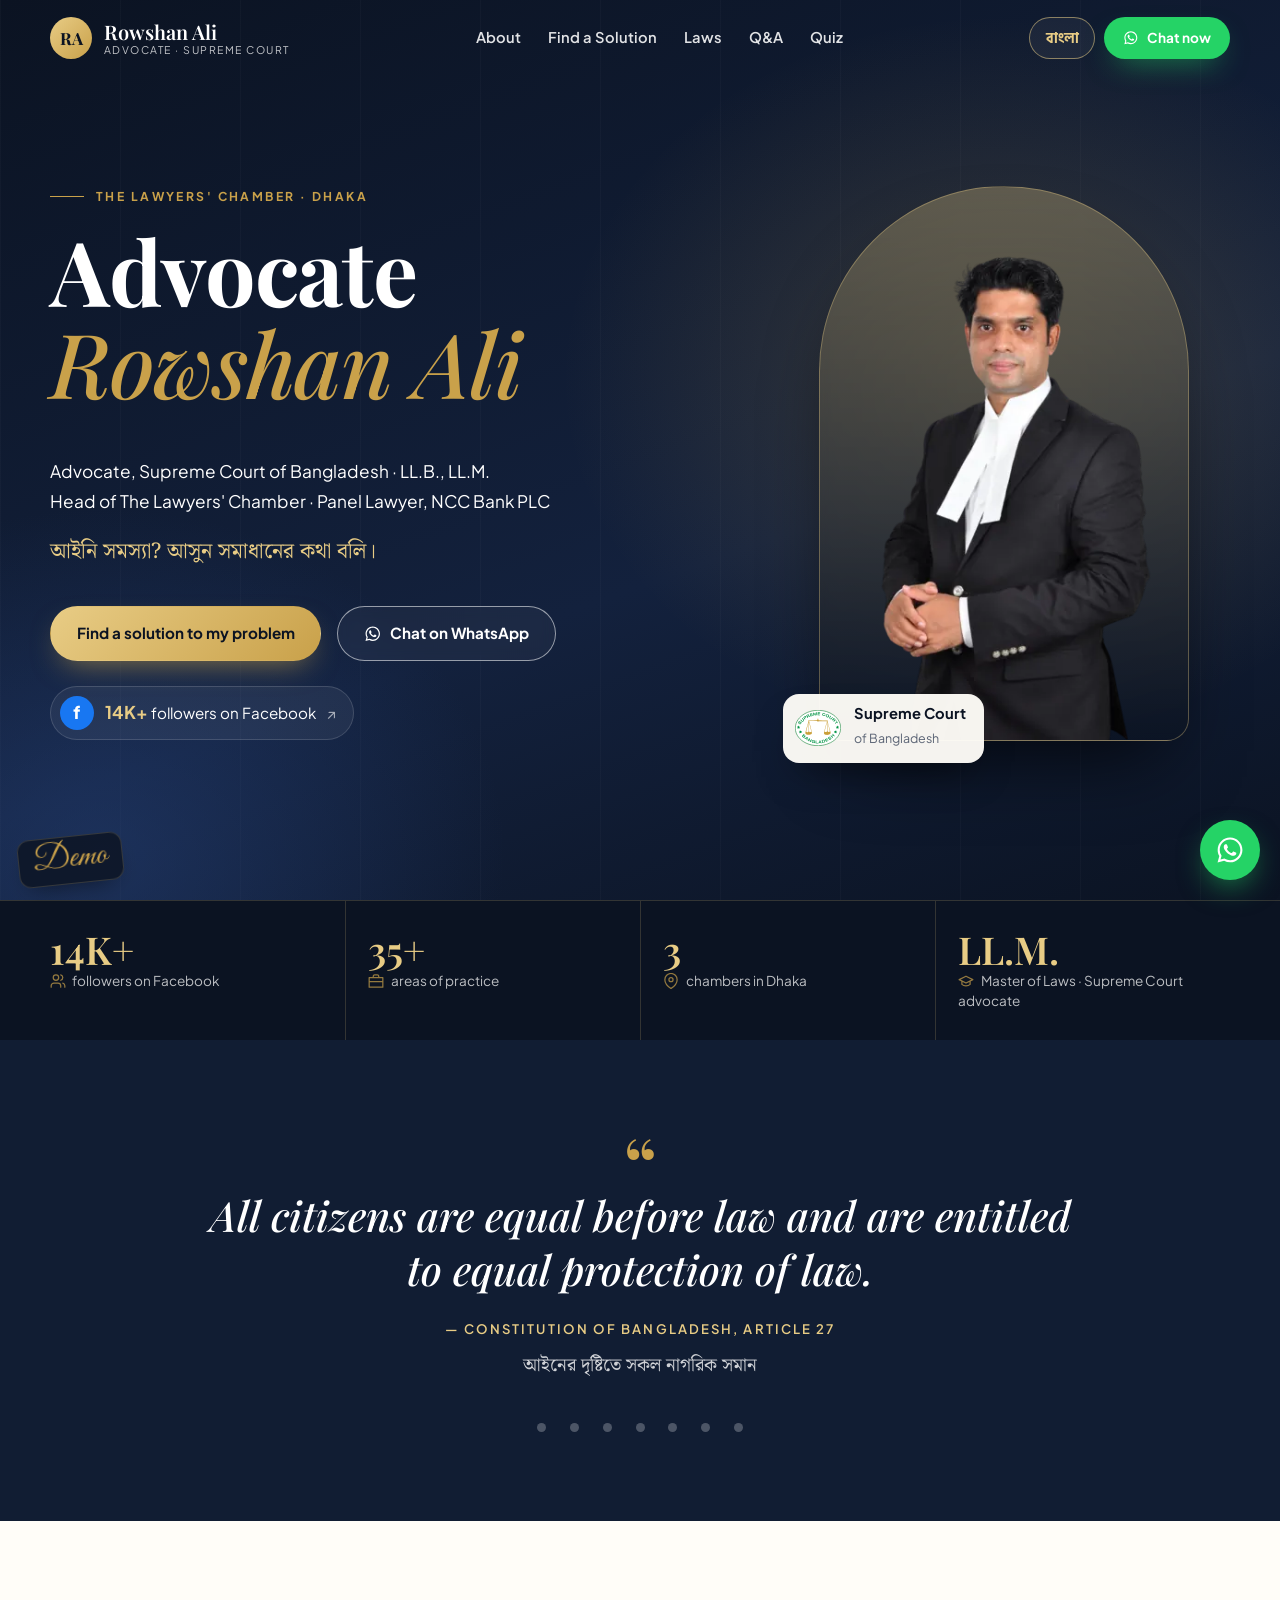
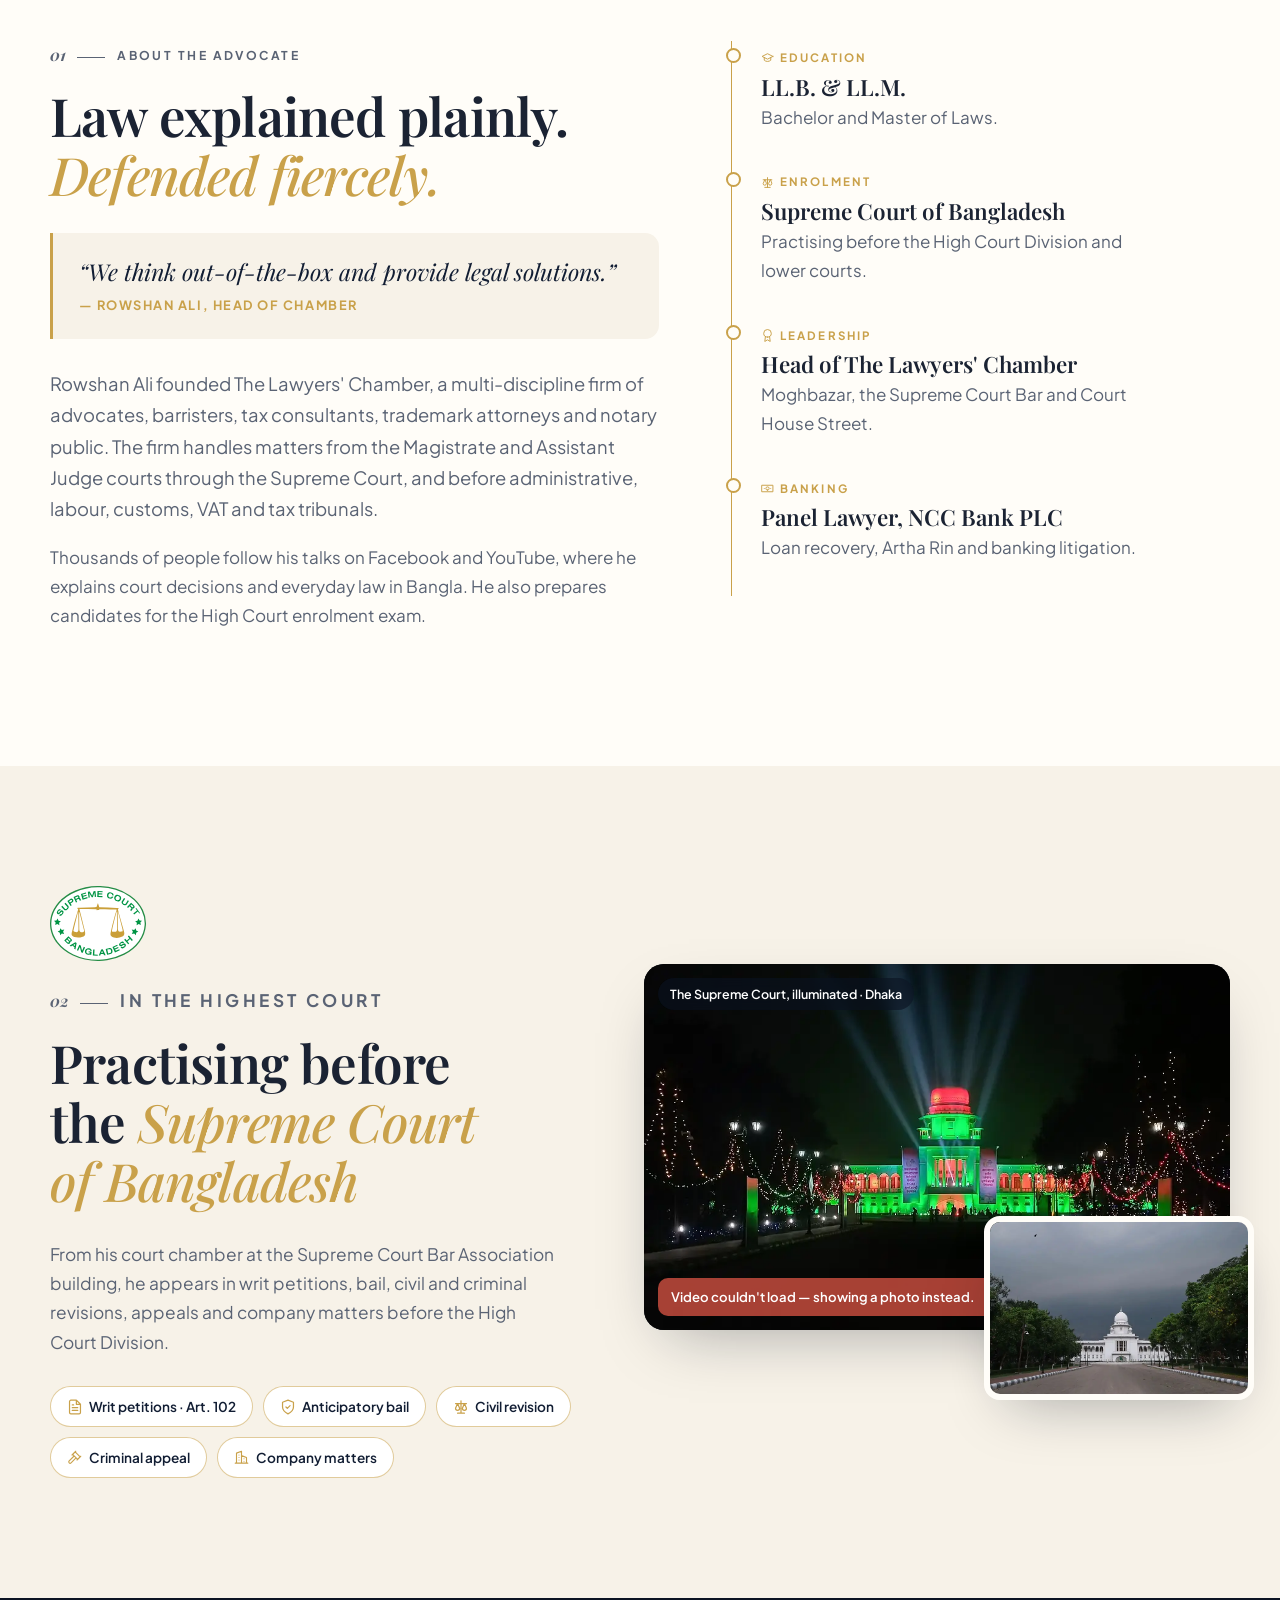
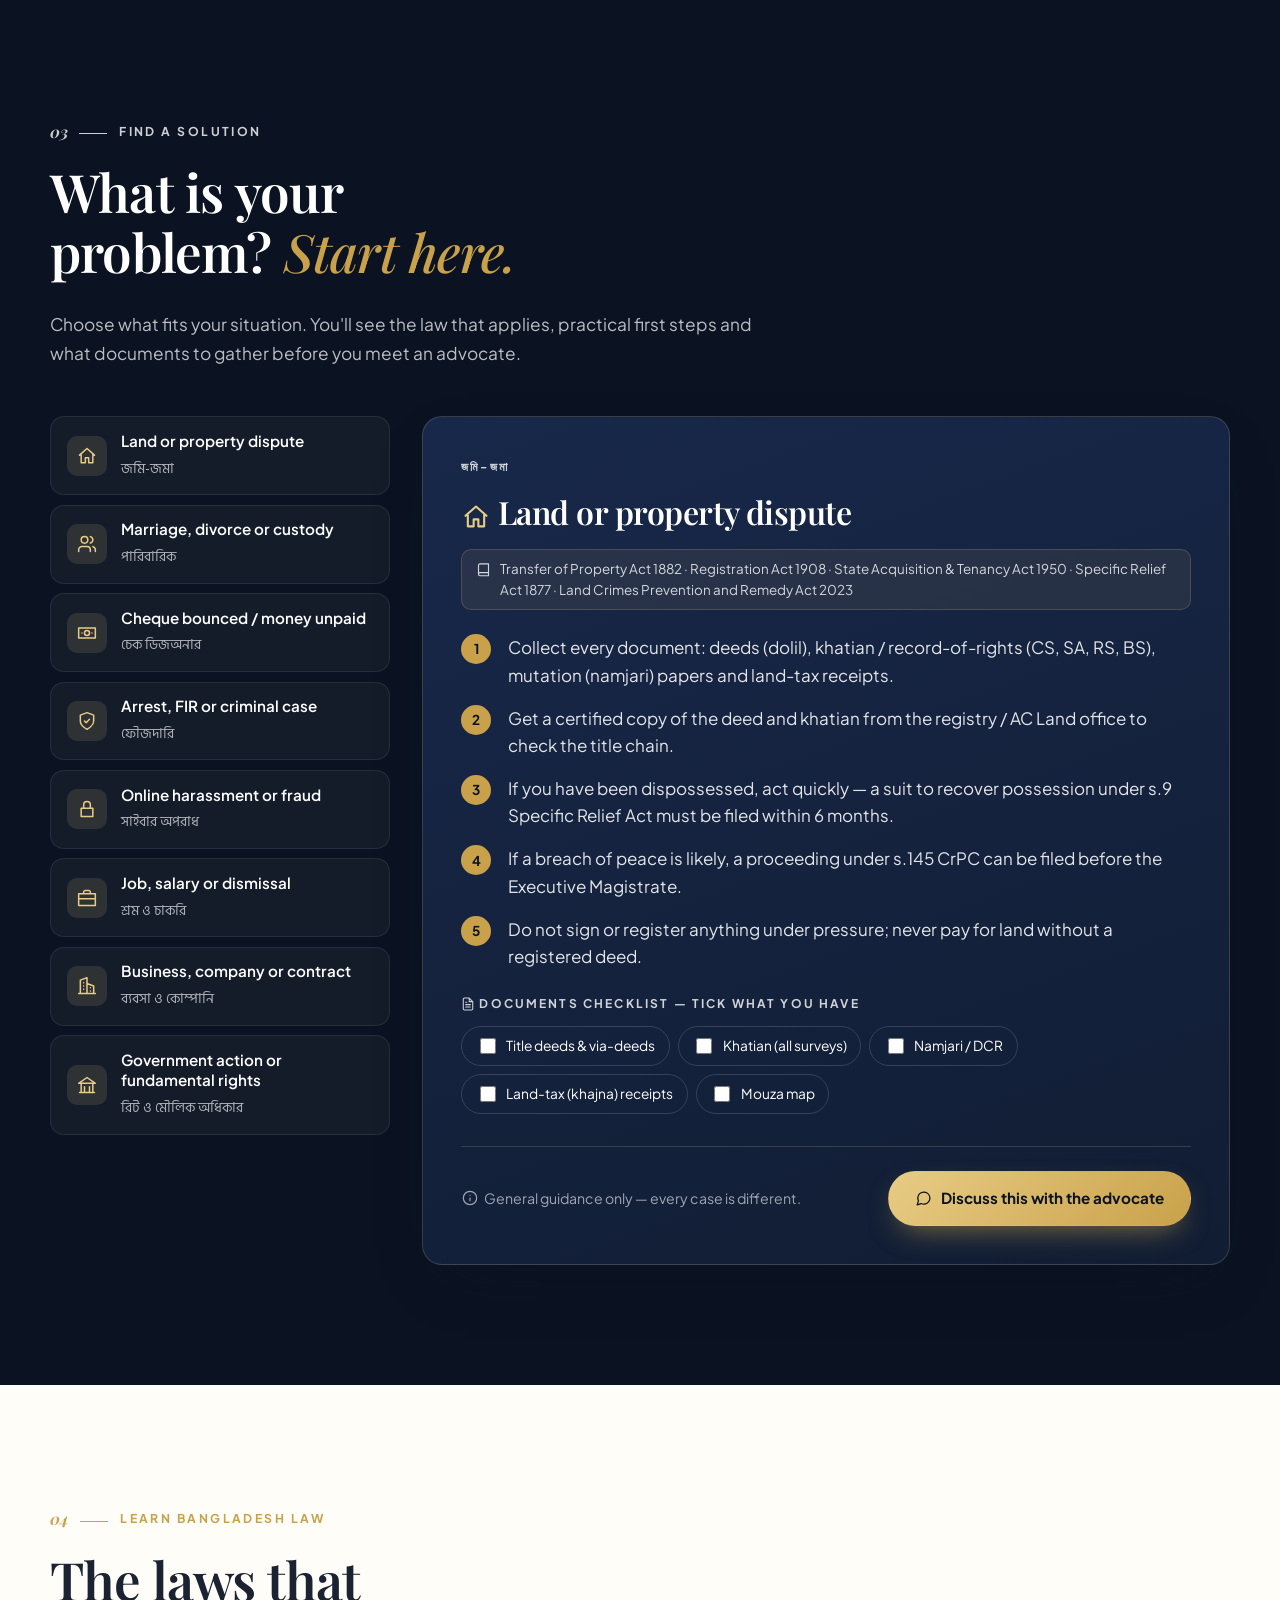
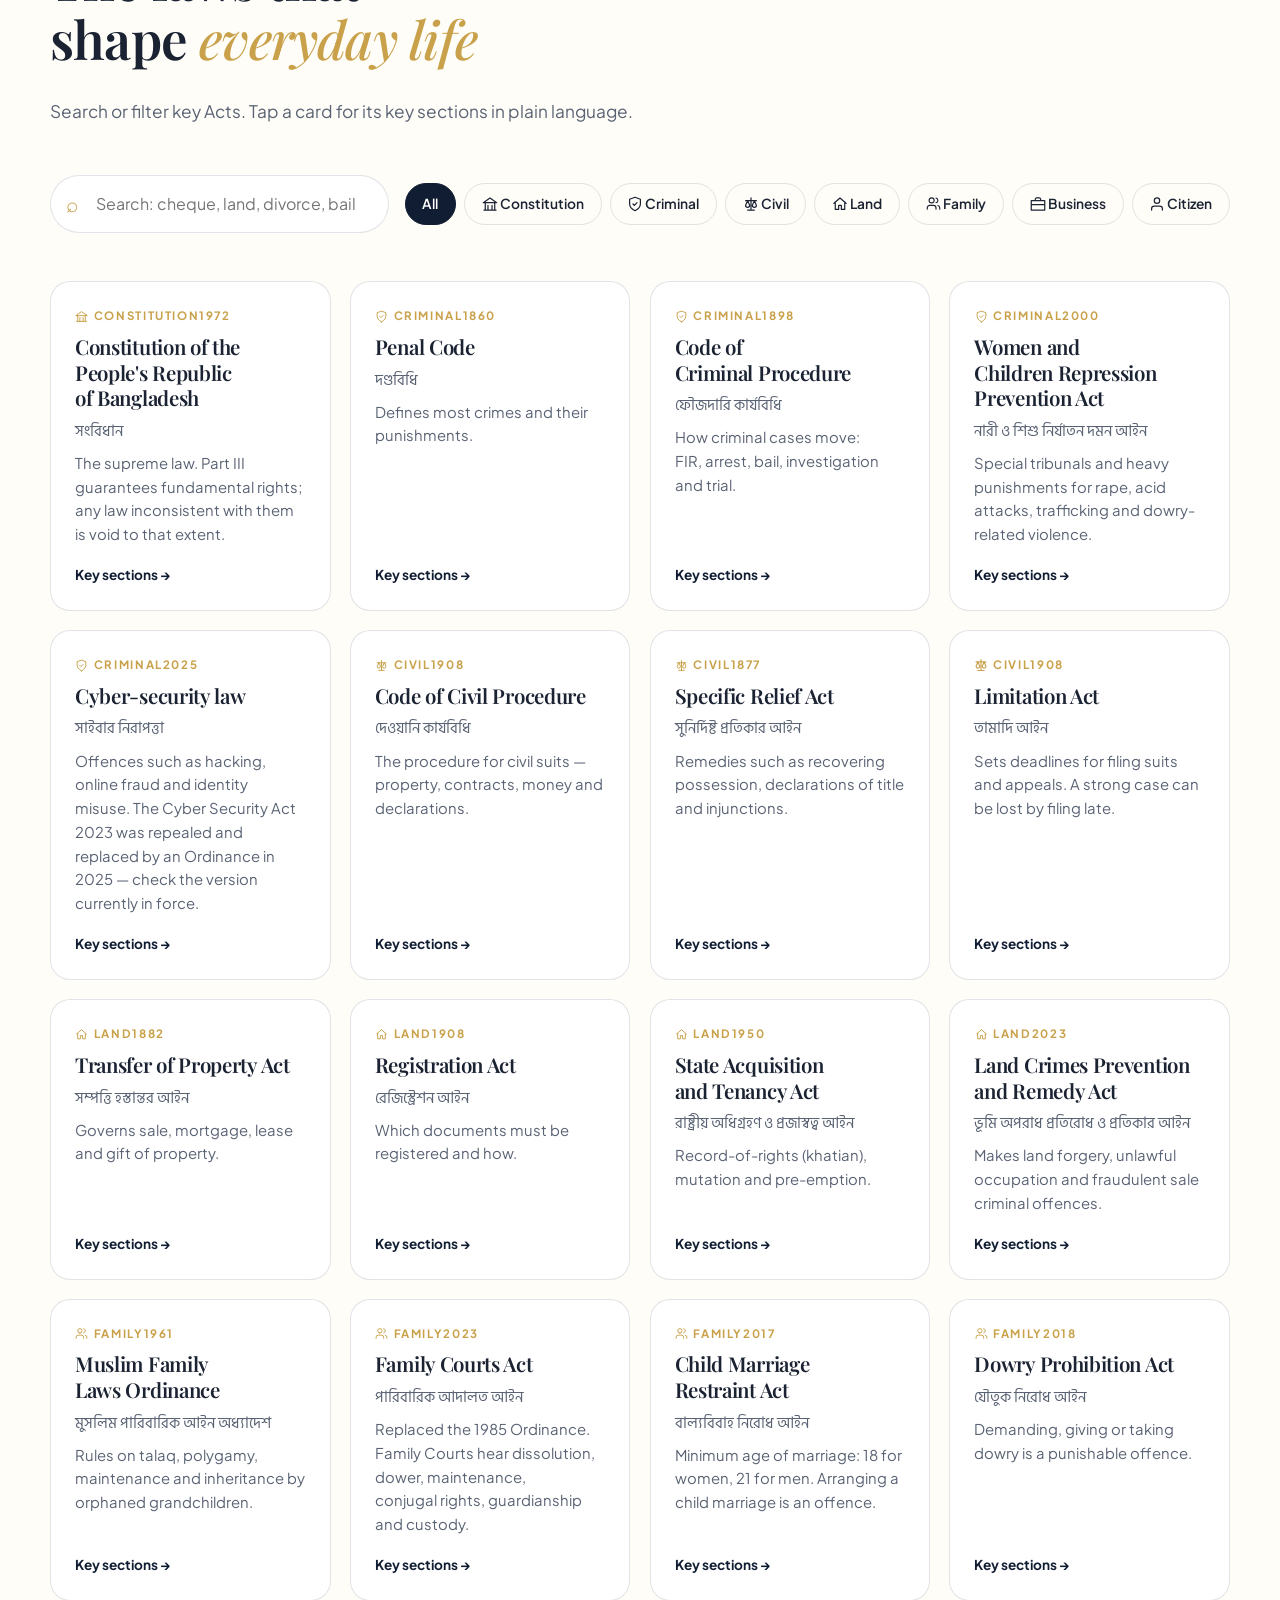
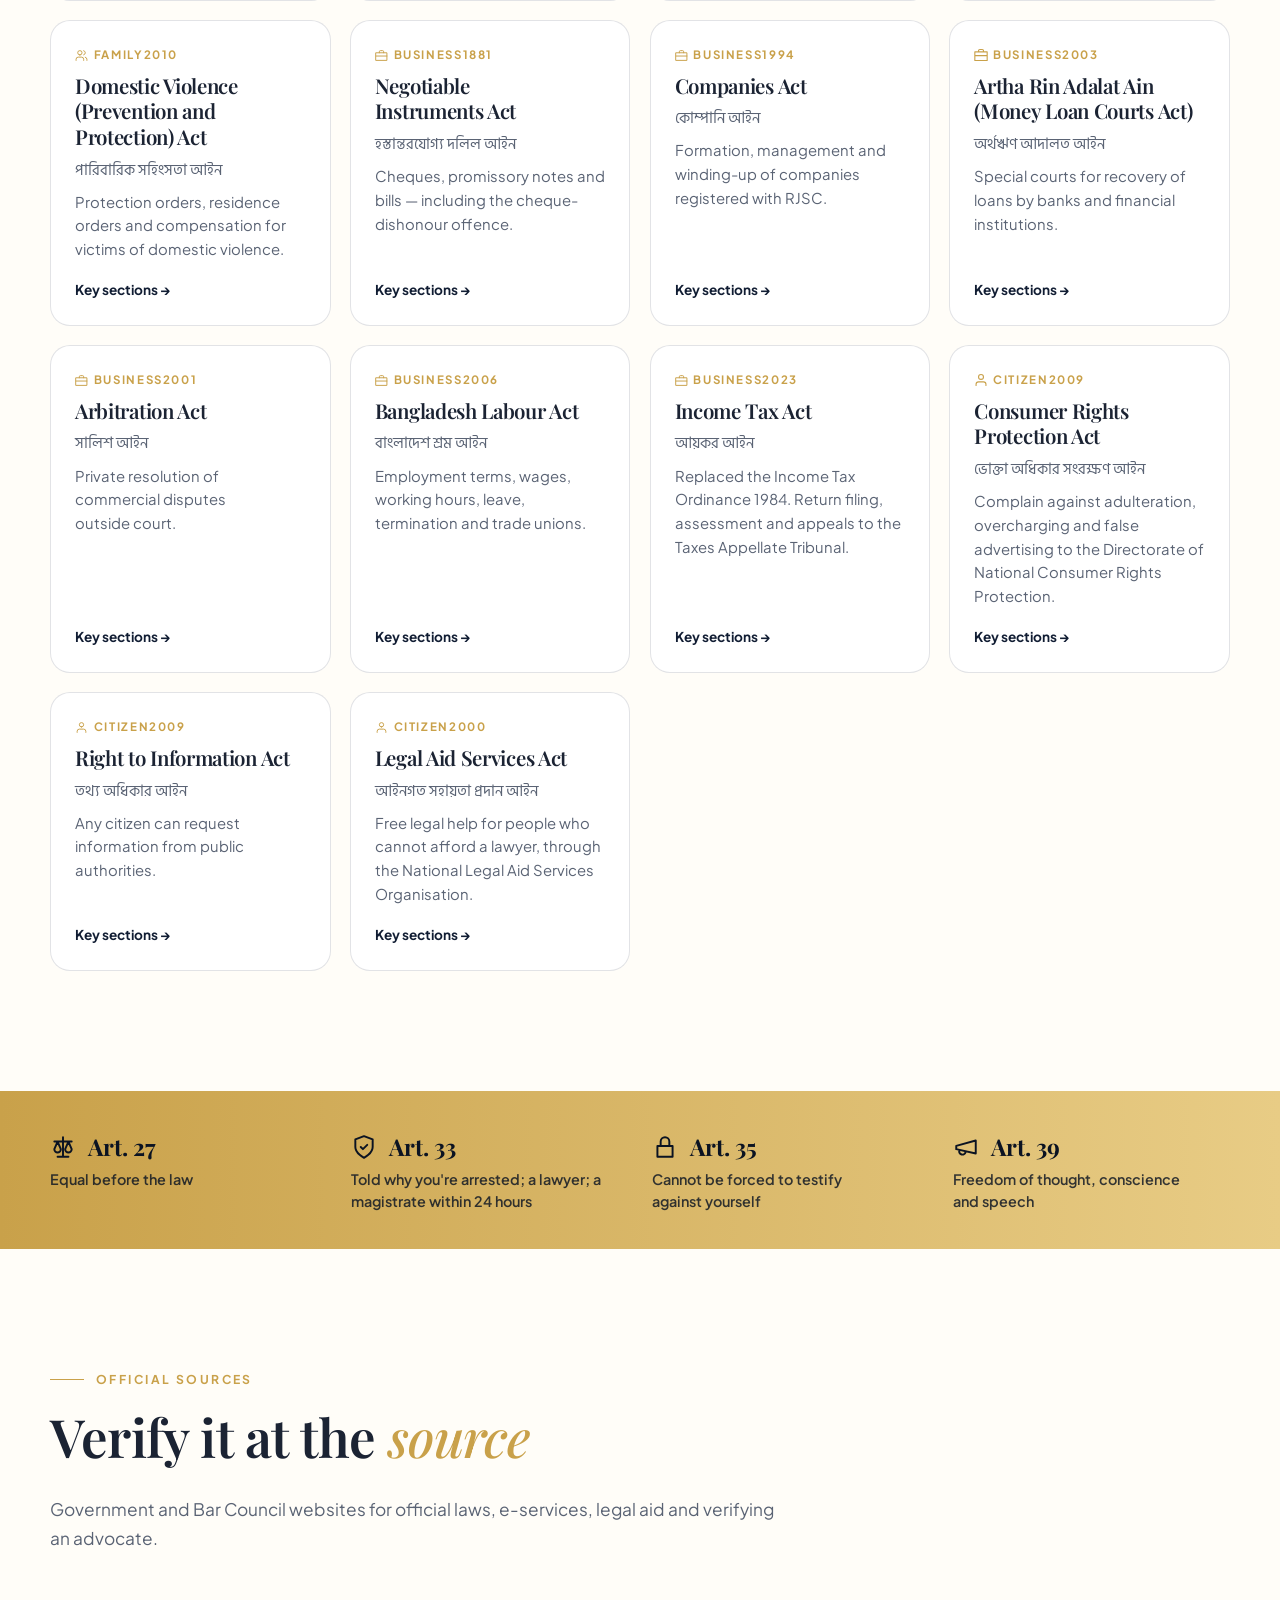
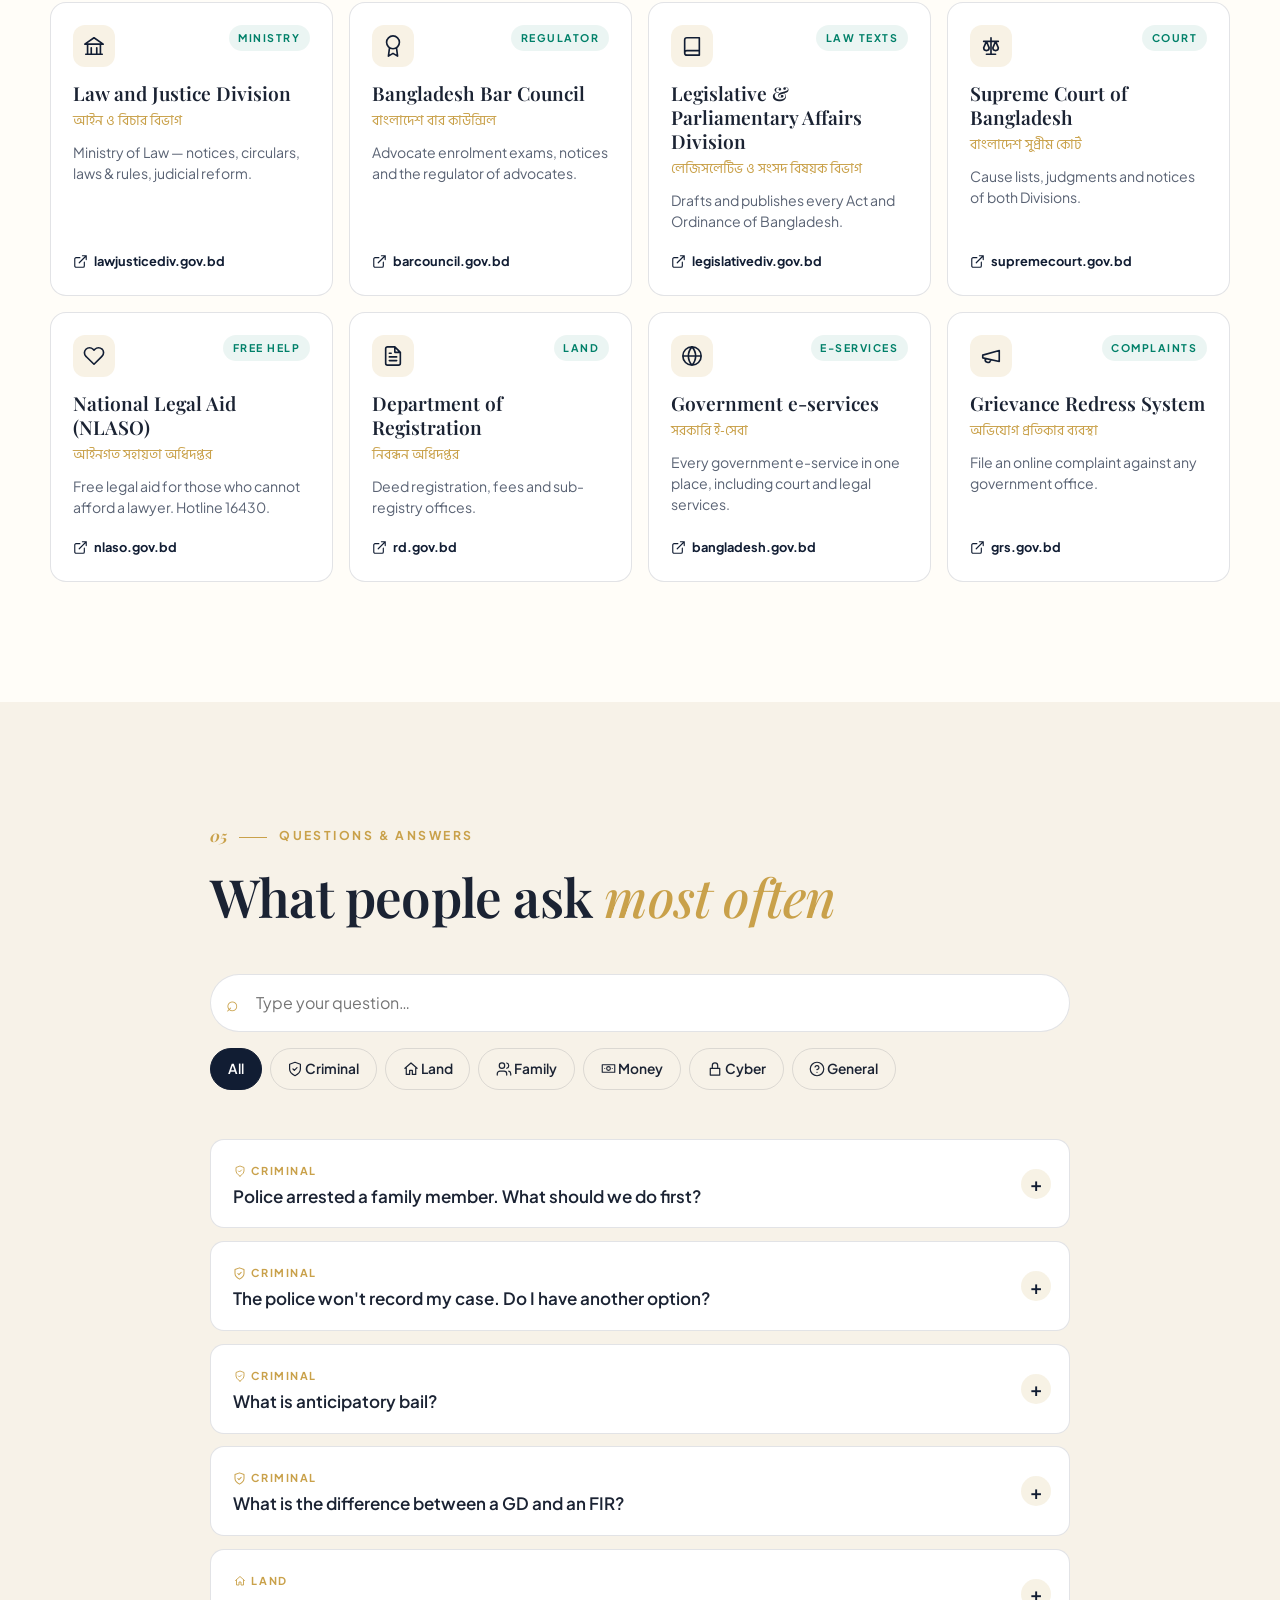
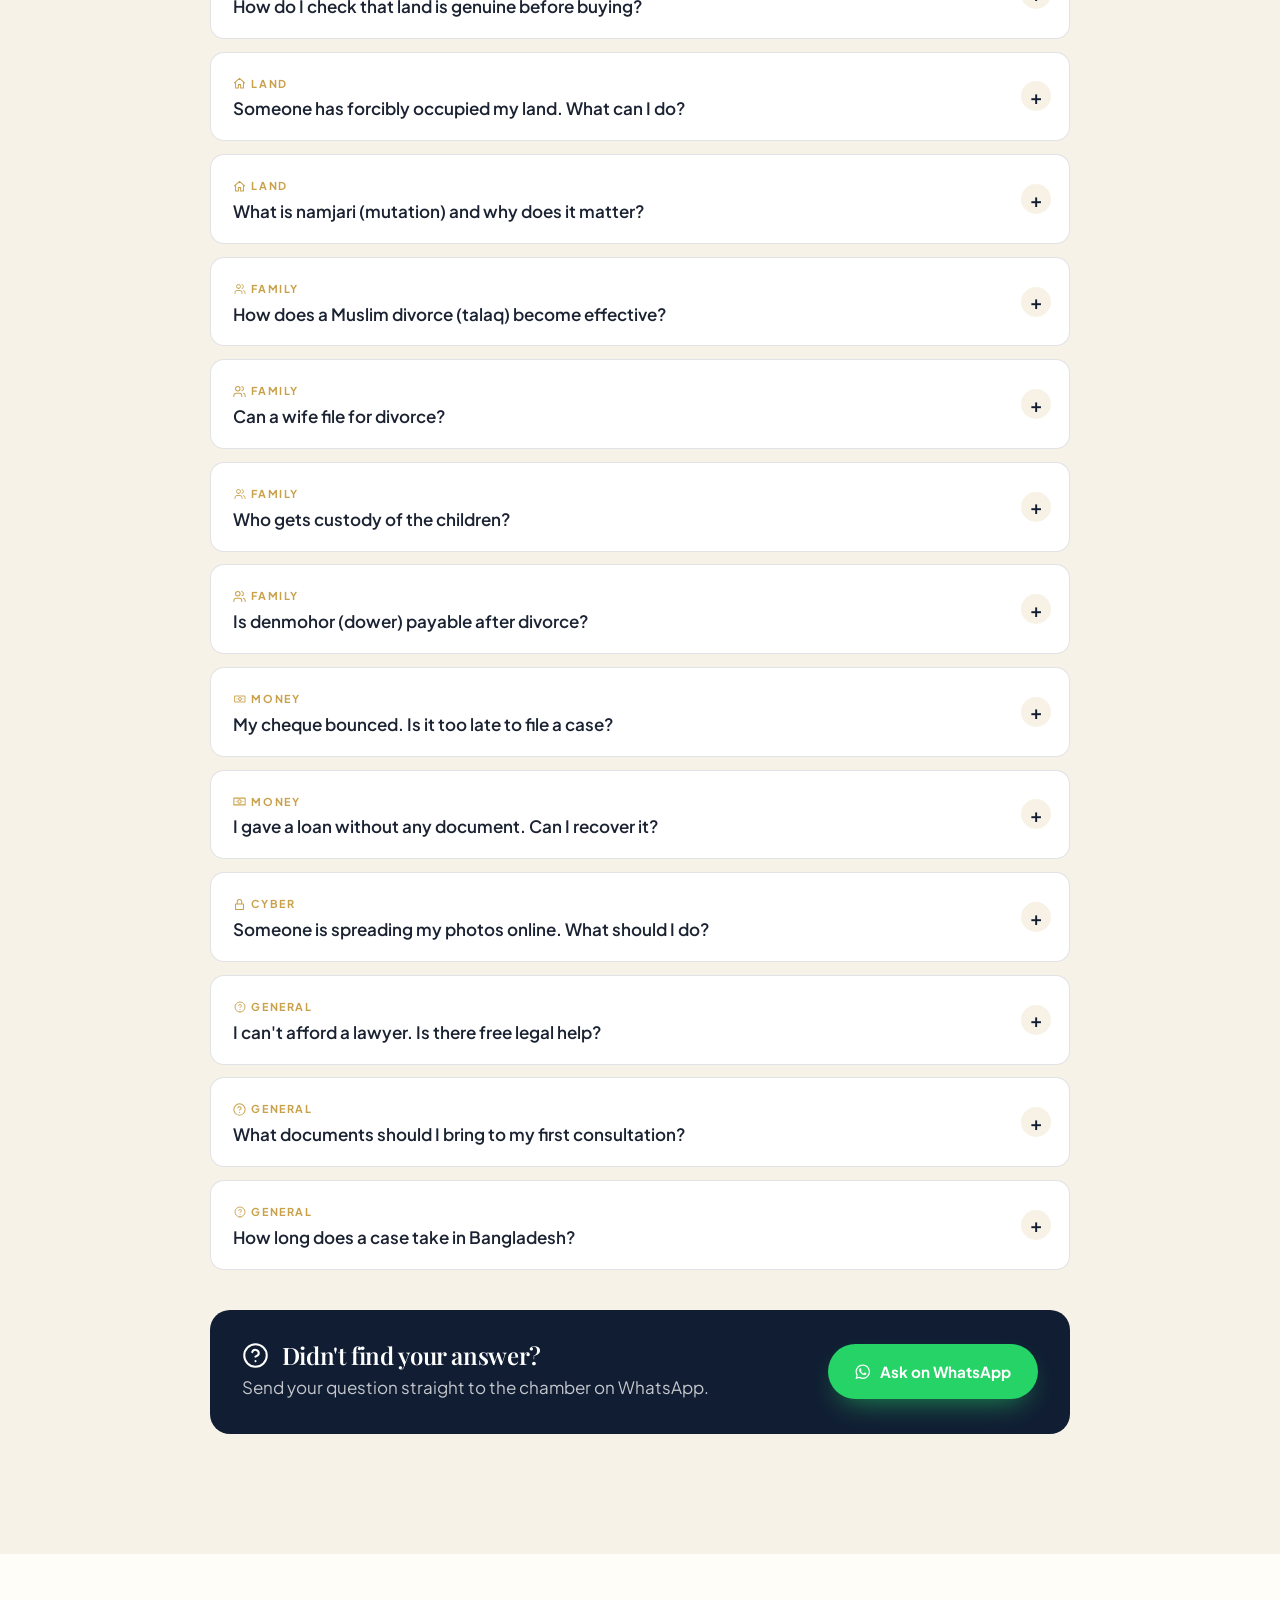
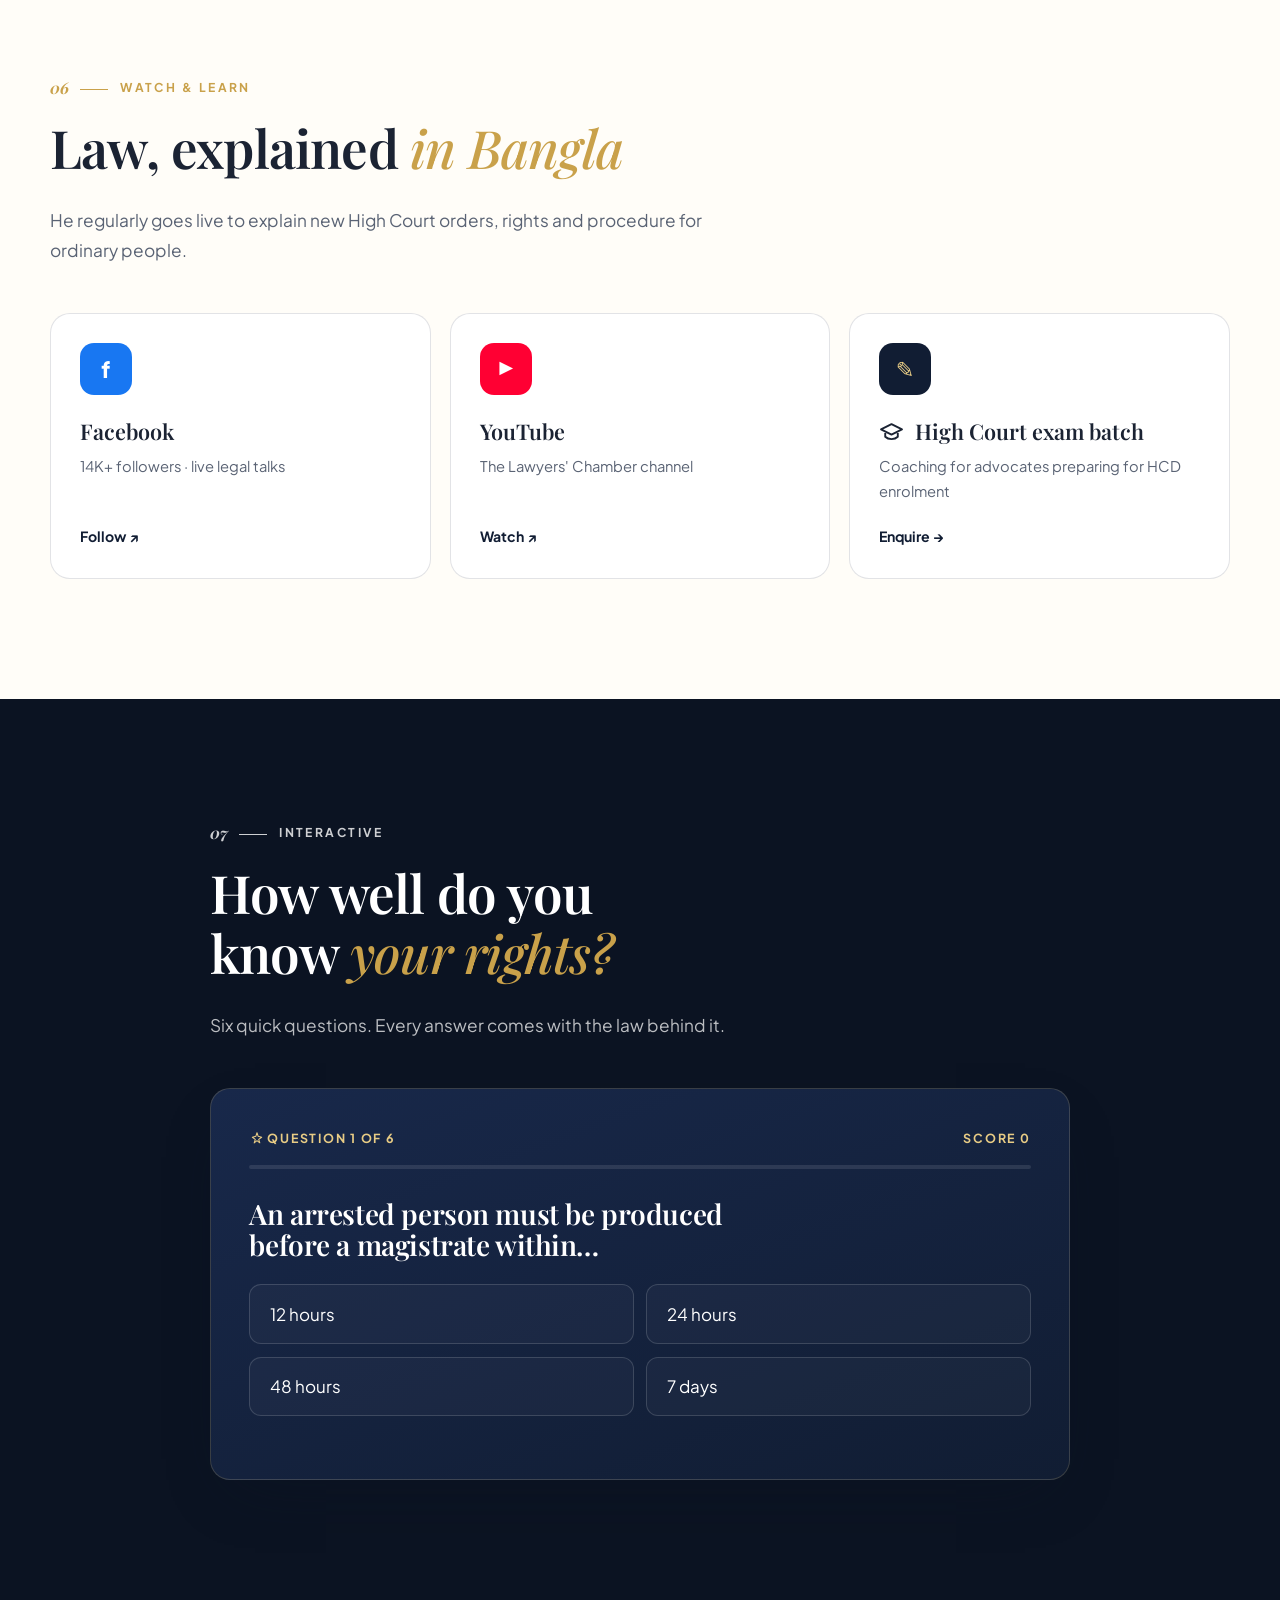
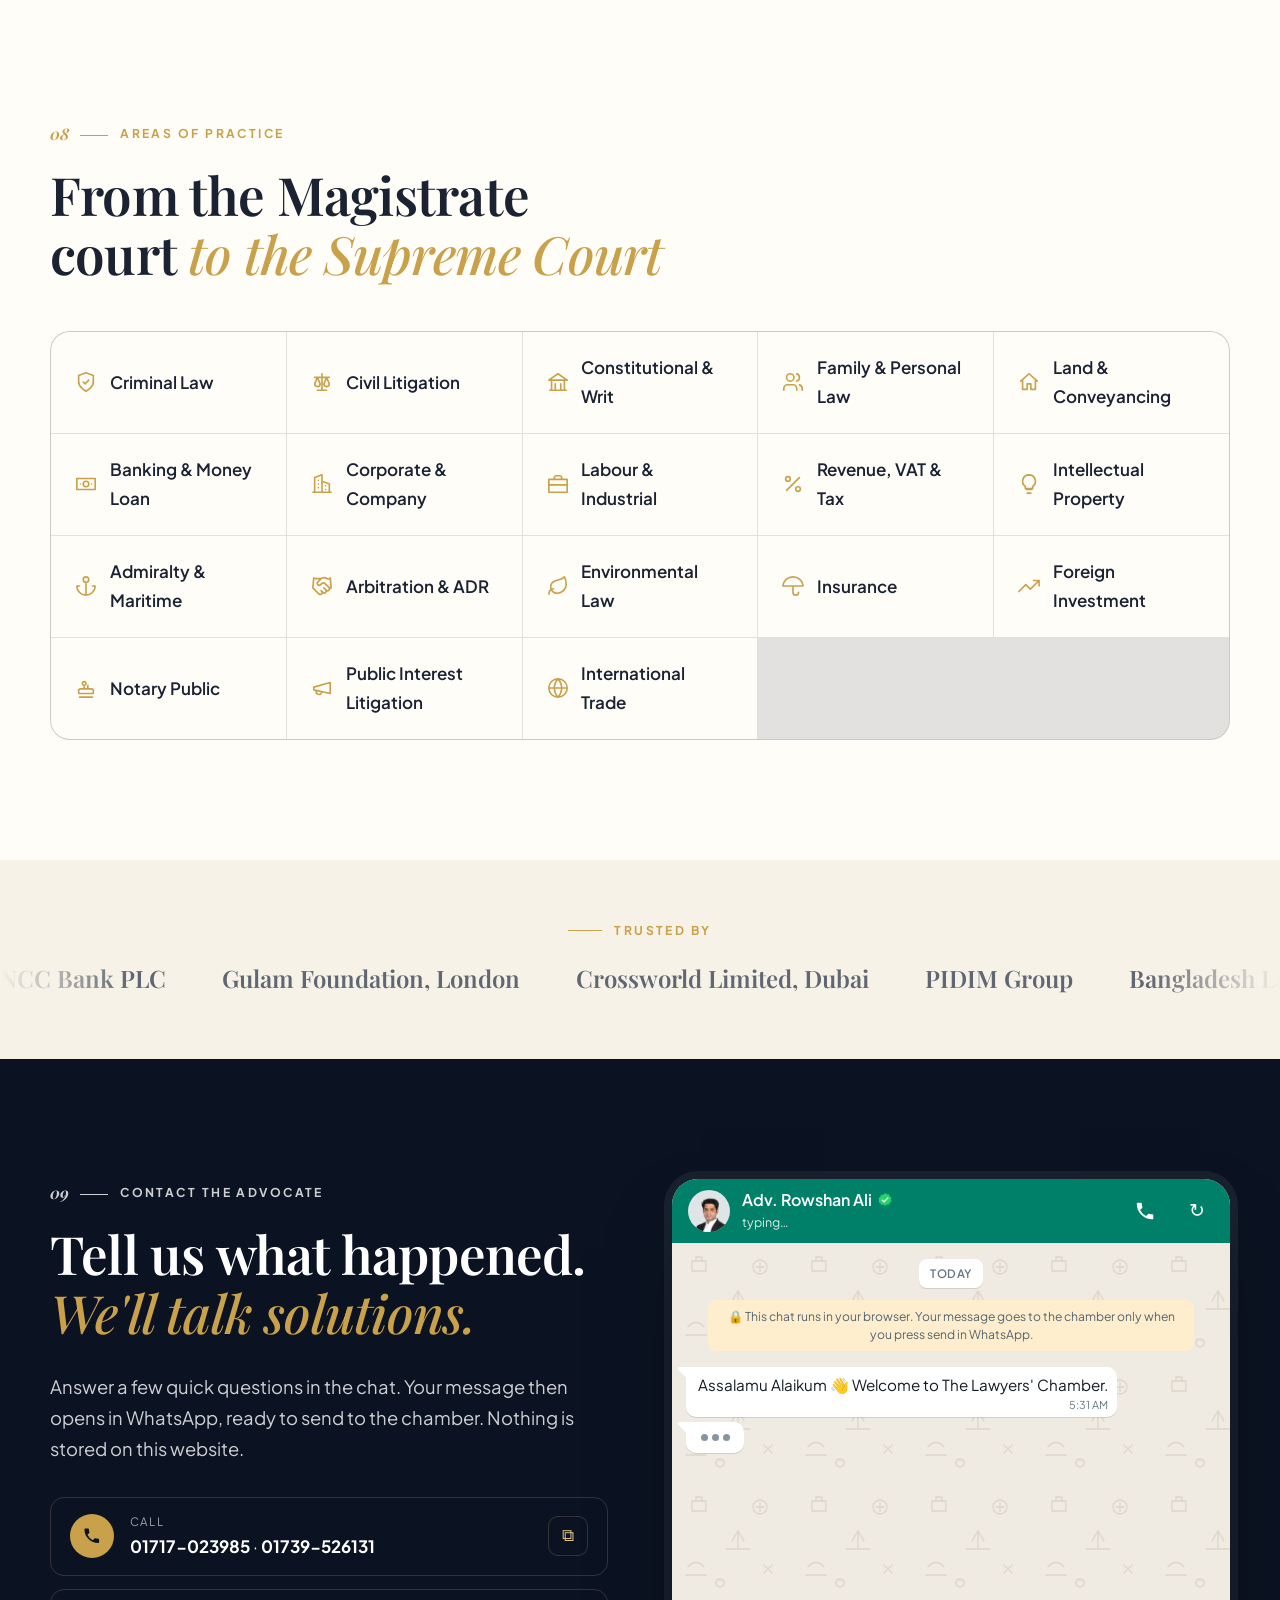
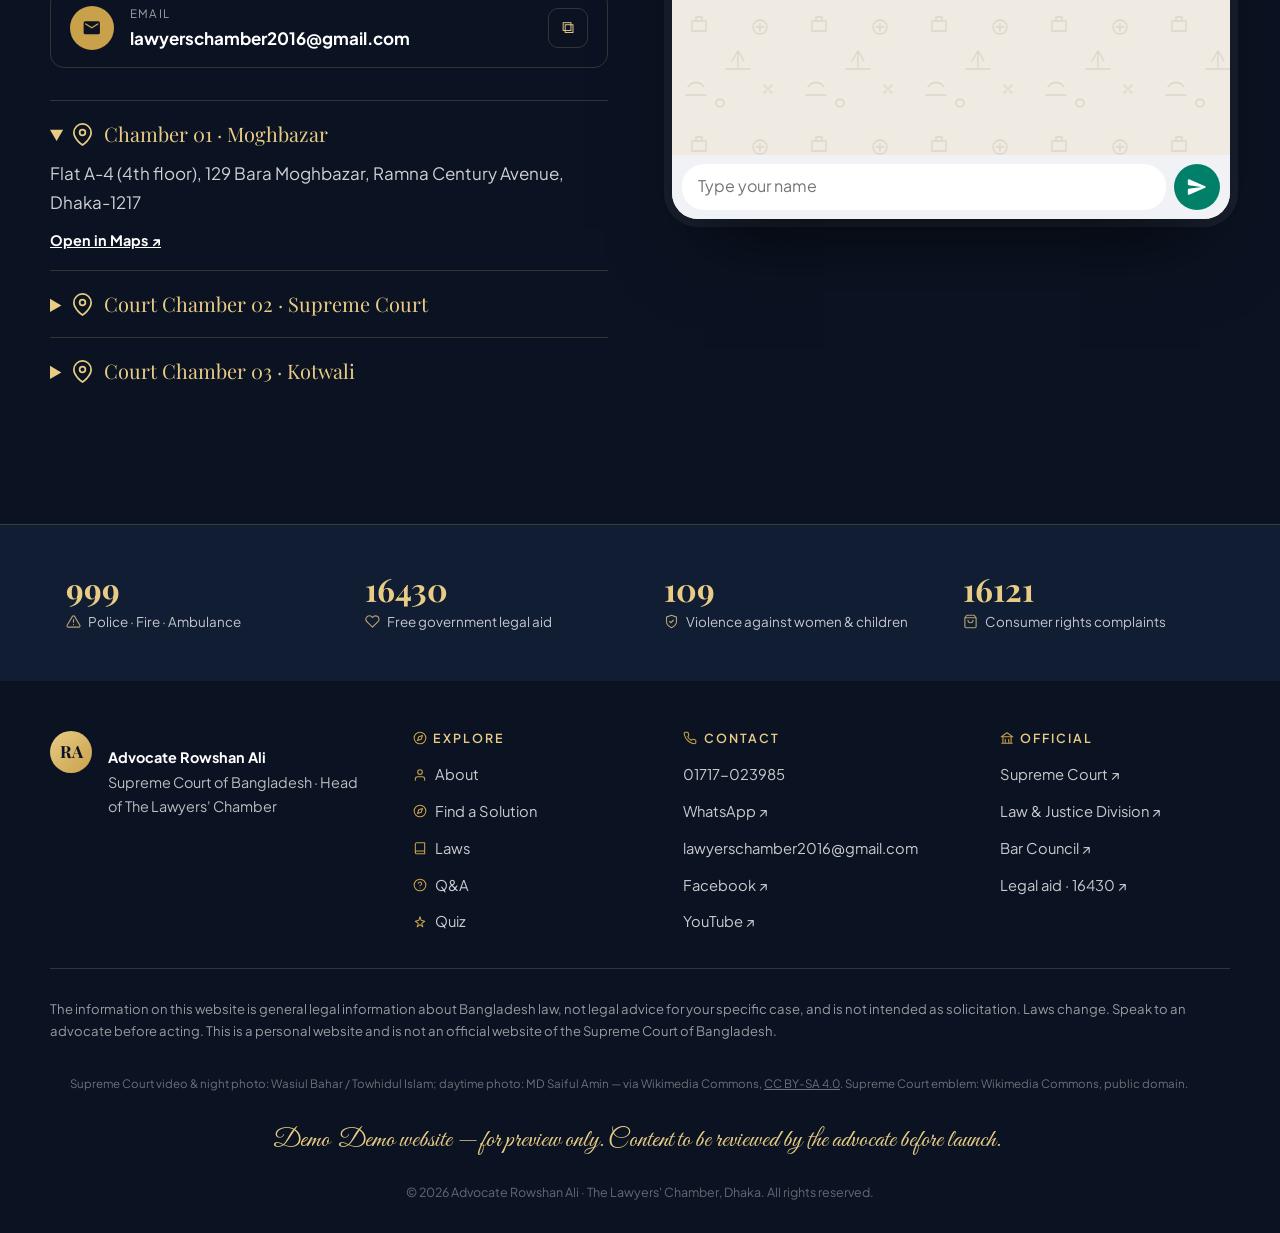
==== commit f66d6970: "feat: Bangla toggle, mobile menu, icons, 404, compressed images, launch fixes" ====
--- a/index.html
+++ b/index.html
@@ -1,378 +1,478 @@
-<!doctype html>
-<html lang="en">
-<head>
-  <meta charset="utf-8" />
-  <meta name="viewport" content="width=device-width, initial-scale=1, viewport-fit=cover" />
-  <title>Advocate Rowshan Ali — Supreme Court of Bangladesh</title>
-  <meta name="description" content="Advocate Rowshan Ali, Supreme Court of Bangladesh and Head of The Lawyers' Chamber, Dhaka. Learn Bangladesh law, find first steps for your problem, and chat with the chamber on WhatsApp." />
-  <meta property="og:title" content="Advocate Rowshan Ali — Supreme Court of Bangladesh" />
-  <meta property="og:description" content="Learn your rights, find solutions and talk to an advocate. The Lawyers' Chamber, Dhaka." />
-  <meta name="theme-color" content="#0b1322" />
-  <link rel="icon" href="https://upload.wikimedia.org/wikipedia/commons/1/1a/Logo_of_the_Supreme_Court_of_Bangladesh.svg" />
-  <link rel="preconnect" href="https://fonts.googleapis.com" />
-  <link rel="preconnect" href="https://fonts.gstatic.com" crossorigin />
-  <link href="https://fonts.googleapis.com/css2?family=Playfair+Display:ital,wght@0,500;0,600;0,700;1,500;1,600&family=Plus+Jakarta+Sans:wght@400;500;600;700;800&family=Noto+Serif+Bengali:wght@500;600&family=Hind+Siliguri:wght@400;500;600&family=Great+Vibes&display=swap" rel="stylesheet" />
-  <link rel="stylesheet" href="styles.css" />
-  <link rel="stylesheet" href="chat.css" />
-</head>
-<body>
-  <div class="progress" aria-hidden="true"><span id="progressBar"></span></div>
-
-  <header class="nav" id="nav">
-    <a href="#top" class="brand" aria-label="Home">
-      <span class="brand-mark">RA</span>
-      <span class="brand-text"><strong>Rowshan Ali</strong><small>Advocate · Supreme Court</small></span>
-    </a>
-    <nav class="nav-links" id="navLinks" aria-label="Main">
-      <a href="#about">About</a>
-      <a href="#solve">Find a Solution</a>
-      <a href="#laws">Laws</a>
-      <a href="#qna">Q&amp;A</a>
-      <a href="#quiz">Quiz</a>
-      <a href="#waChat" class="btn btn-wa btn-sm"><svg class="i" aria-hidden="true"><use href="#i-wa" /></svg>Chat now</a>
-    </nav>
-  </header>
-
-  <main id="top">
-    <!-- HERO -->
-    <section class="hero">
-      <div class="hero-bg" aria-hidden="true"></div>
-      <div class="container hero-grid">
-        <div class="hero-copy">
-          <p class="eyebrow reveal">The Lawyers' Chamber · Dhaka</p>
-          <h1 class="reveal">Advocate<br /><em>Rowshan Ali</em></h1>
-          <p class="hero-sub reveal">Advocate, Supreme Court of Bangladesh · LL.B., LL.M.<br />Head of The Lawyers' Chamber · Panel Lawyer, NCC Bank PLC</p>
-          <p class="hero-bn reveal" lang="bn">আইনি সমস্যা? আসুন সমাধানের কথা বলি।</p>
-          <div class="hero-cta reveal">
-            <a href="#solve" class="btn btn-gold">Find a solution to my problem</a>
-            <a href="#waChat" class="btn btn-ghost"><svg class="i" aria-hidden="true"><use href="#i-wa" /></svg>Chat on WhatsApp</a>
-          </div>
-        </div>
-        <div class="hero-portrait reveal">
-          <div class="portrait-frame">
-            <img src="https://lawyerschamber.info/wp-content/uploads/2024/03/Untitled-design-26.png" alt="Advocate Rowshan Ali in court attire" width="400" height="600" fetchpriority="high" onerror="this.remove()" />
-            <span class="portrait-fallback" aria-hidden="true">RA</span>
-          </div>
-          <div class="portrait-badge">
-            <img src="https://upload.wikimedia.org/wikipedia/commons/1/1a/Logo_of_the_Supreme_Court_of_Bangladesh.svg" alt="" width="46" height="36" />
-            <div><strong>Supreme Court</strong><small>of Bangladesh</small></div>
-          </div>
-        </div>
-      </div>
-    </section>
-
-    <!-- CREDENTIAL BAR -->
-    <section class="cred-bar" aria-label="At a glance">
-      <div class="container cred-grid">
-        <div><strong><b data-count="14">0</b>K+</strong><span>people learning law with him online</span></div>
-        <div><strong><b data-count="35">0</b>+</strong><span>areas of practice</span></div>
-        <div><strong><b data-count="3">0</b></strong><span>chambers in Dhaka</span></div>
-        <div><strong>HCD</strong><span>High Court Division to Magistrate courts</span></div>
-      </div>
-    </section>
-
-    <!-- QUOTES -->
-    <section class="quotes" id="quotes" aria-label="Quotes on justice">
-      <div class="container">
-        <div class="quote-stage" id="quoteStage" aria-live="polite"></div>
-        <div class="quote-dots" id="quoteDots" role="tablist" aria-label="Choose quote"></div>
-      </div>
-    </section>
-
-    <!-- ABOUT -->
-    <section class="section" id="about">
-      <div class="container about-grid">
-        <div class="reveal">
-          <p class="eyebrow"><span class="num">01</span> About the advocate</p>
-          <h2>Law explained plainly. <em>Defended fiercely.</em></h2>
-          <figure class="creed">
-            <blockquote>“We think out-of-the-box and provide legal solutions.”</blockquote>
-            <figcaption>— Rowshan Ali, Head of Chamber</figcaption>
-          </figure>
-          <p class="lead">Rowshan Ali founded The Lawyers' Chamber, a multi-discipline firm of advocates, barristers, tax consultants, trademark attorneys and notary public. The firm handles matters from the Magistrate and Assistant Judge courts through the Supreme Court, and before administrative, labour, customs, VAT and tax tribunals.</p>
-          <p>Thousands of people follow his talks on Facebook and YouTube, where he explains court decisions and everyday law in Bangla. He also prepares candidates for the High Court enrolment exam.</p>
-        </div>
-        <ol class="timeline reveal">
-          <li><span>Education</span><strong>LL.B. &amp; LL.M.</strong><p>Bachelor and Master of Laws.</p></li>
-          <li><span>Enrolment</span><strong>Supreme Court of Bangladesh</strong><p>Practising before the High Court Division and lower courts.</p></li>
-          <li><span>Leadership</span><strong>Head of The Lawyers' Chamber</strong><p>Moghbazar, the Supreme Court Bar and Court House Street.</p></li>
-          <li><span>Banking</span><strong>Panel Lawyer, NCC Bank PLC</strong><p>Loan recovery, Artha Rin and banking litigation.</p></li>
-        </ol>
-      </div>
-    </section>
-
-    <!-- SUPREME COURT FEATURE -->
-    <section class="court" aria-labelledby="courtTitle">
-      <div class="container court-grid">
-        <div class="court-copy reveal">
-          <img class="court-logo" src="https://upload.wikimedia.org/wikipedia/commons/1/1a/Logo_of_the_Supreme_Court_of_Bangladesh.svg" alt="Emblem of the Supreme Court of Bangladesh" width="96" height="74" loading="lazy" />
-          <p class="eyebrow"><span class="num">02</span> In the highest court</p>
-          <h2 id="courtTitle">Practising before the <em>Supreme Court of Bangladesh</em></h2>
-          <p>From his court chamber at the Supreme Court Bar Association building, he appears in writ petitions, bail, civil and criminal revisions, appeals and company matters before the High Court Division.</p>
-          <ul class="court-tags">
-            <li>Writ petitions · Art. 102</li><li>Anticipatory bail</li><li>Civil revision</li><li>Criminal appeal</li><li>Company matters</li>
-          </ul>
-        </div>
-        <div class="court-media reveal">
-          <figure class="court-video">
-            <video id="courtVideo" autoplay muted loop playsinline preload="none"
-              poster="https://upload.wikimedia.org/wikipedia/commons/thumb/6/61/Illuminated_Supreme_Court.jpg/960px-Illuminated_Supreme_Court.jpg"
-              data-src="https://upload.wikimedia.org/wikipedia/commons/transcoded/b/b4/Illuminated_supreme_Court.webm/Illuminated_supreme_Court.webm.480p.vp9.webm"
-              aria-label="The Supreme Court of Bangladesh illuminated at night"></video>
-            <button class="video-toggle" id="videoToggle" aria-label="Pause video" aria-pressed="false">
-              <span class="pause" aria-hidden="true">❚❚</span><span class="play" aria-hidden="true">▶</span>
-            </button>
-            <figcaption>The Supreme Court, illuminated · Dhaka</figcaption>
-          </figure>
-          <figure class="court-photo">
-            <img src="https://upload.wikimedia.org/wikipedia/commons/thumb/f/fd/Supreme_Court_of_Bangladesh_01.jpg/960px-Supreme_Court_of_Bangladesh_01.jpg" alt="The Supreme Court of Bangladesh building in daylight" loading="lazy" width="960" height="640" />
-          </figure>
-        </div>
-      </div>
-    </section>
-
-    <!-- FIND A SOLUTION -->
-    <section class="section section-dark" id="solve">
-      <div class="container">
-        <div class="section-head reveal">
-          <p class="eyebrow"><span class="num">03</span> Find a solution</p>
-          <h2>What is your problem? <em>Start here.</em></h2>
-          <p>Choose what fits your situation. You'll see the law that applies, practical first steps and what documents to gather before you meet an advocate.</p>
-        </div>
-        <div class="solve-grid">
-          <div class="solve-picker reveal" id="solvePicker" role="tablist" aria-label="Problem types"></div>
-          <article class="solve-panel reveal" id="solvePanel" aria-live="polite"></article>
-        </div>
-      </div>
-    </section>
-
-    <!-- LAWS -->
-    <section class="section" id="laws">
-      <div class="container">
-        <div class="section-head reveal">
-          <p class="eyebrow"><span class="num">04</span> Learn Bangladesh law</p>
-          <h2>The laws that shape <em>everyday life</em></h2>
-          <p>Search or filter key Acts. Tap a card for its key sections in plain language.</p>
-        </div>
-        <div class="toolbar reveal">
-          <label class="search">
-            <span class="sr-only">Search laws</span>
-            <input type="search" id="lawSearch" placeholder="Search: cheque, land, divorce, bail…" autocomplete="off" />
-          </label>
-          <div class="chips" id="lawChips" role="group" aria-label="Filter by category"></div>
-        </div>
-        <div class="law-grid" id="lawGrid"></div>
-        <p class="empty" id="lawEmpty" hidden>No law matches that search. Try another word or <a href="#waChat">ask the advocate</a>.</p>
-      </div>
-    </section>
-
-    <!-- RIGHTS STRIP -->
-    <section class="rights" aria-label="Your fundamental rights">
-      <div class="container rights-grid">
-        <div class="right-card reveal"><span>Art. 27</span><p>Equal before the law</p></div>
-        <div class="right-card reveal"><span>Art. 33</span><p>Told why you're arrested; a lawyer; a magistrate within 24 hours</p></div>
-        <div class="right-card reveal"><span>Art. 35</span><p>Cannot be forced to testify against yourself</p></div>
-        <div class="right-card reveal"><span>Art. 39</span><p>Freedom of thought, conscience and speech</p></div>
-      </div>
-    </section>
-
-    <!-- OFFICIAL RESOURCES -->
-    <section class="section official" id="official">
-      <div class="container">
-        <div class="section-head reveal">
-          <p class="eyebrow">Official sources</p>
-          <h2>Verify it at the <em>source</em></h2>
-          <p>Government and Bar Council websites for official law texts, forms, legal aid and verifying an advocate.</p>
-        </div>
-        <div class="official-grid" id="officialGrid"></div>
-      </div>
-    </section>
-
-    <!-- Q&A -->
-    <section class="section section-ivory" id="qna">
-      <div class="container narrow">
-        <div class="section-head reveal">
-          <p class="eyebrow"><span class="num">05</span> Questions &amp; answers</p>
-          <h2>What people ask <em>most often</em></h2>
-        </div>
-        <div class="toolbar reveal">
-          <label class="search">
-            <span class="sr-only">Search questions</span>
-            <input type="search" id="faqSearch" placeholder="Type your question…" autocomplete="off" />
-          </label>
-          <div class="chips" id="faqChips" role="group" aria-label="Filter questions"></div>
-        </div>
-        <div class="faq-list" id="faqList"></div>
-        <div class="ask-box reveal">
-          <div>
-            <h3>Didn't find your answer?</h3>
-            <p>Send your question straight to the chamber on WhatsApp.</p>
-          </div>
-          <a href="#waChat" class="btn btn-wa" data-prefill="I have a legal question: "><svg class="i" aria-hidden="true"><use href="#i-wa" /></svg>Ask on WhatsApp</a>
-        </div>
-      </div>
-    </section>
-
-    <!-- MEDIA -->
-    <section class="section media" id="media">
-      <div class="container">
-        <div class="section-head reveal">
-          <p class="eyebrow"><span class="num">06</span> Watch &amp; learn</p>
-          <h2>Law, explained <em>in Bangla</em></h2>
-          <p>He regularly goes live to explain new High Court orders, rights and procedure for ordinary people.</p>
-        </div>
-        <div class="media-grid">
-          <a class="media-card reveal" href="#" data-link="facebook" target="_blank" rel="noopener">
-            <span class="media-ic fb" aria-hidden="true">f</span>
-            <strong>Facebook</strong><small>14K+ followers · live legal talks</small><span class="go">Follow ↗</span>
-          </a>
-          <a class="media-card reveal" href="#" data-link="youtube" target="_blank" rel="noopener">
-            <span class="media-ic yt" aria-hidden="true">▶</span>
-            <strong>YouTube</strong><small>The Lawyers' Chamber channel</small><span class="go">Watch ↗</span>
-          </a>
-          <a class="media-card reveal" href="#waChat" data-topic="High Court enrolment exam coaching">
-            <span class="media-ic hc" aria-hidden="true">✎</span>
-            <strong>High Court exam batch</strong><small>Coaching for advocates preparing for HCD enrolment</small><span class="go">Enquire →</span>
-          </a>
-        </div>
-      </div>
-    </section>
-
-    <!-- QUIZ -->
-    <section class="section section-dark" id="quiz">
-      <div class="container narrow">
-        <div class="section-head reveal">
-          <p class="eyebrow"><span class="num">07</span> Interactive</p>
-          <h2>How well do you know <em>your rights?</em></h2>
-          <p>Six quick questions. Every answer comes with the law behind it.</p>
-        </div>
-        <div class="quiz-card reveal" id="quizCard" aria-live="polite"></div>
-      </div>
-    </section>
-
-    <!-- PRACTICE -->
-    <section class="section" id="practice">
-      <div class="container">
-        <div class="section-head reveal">
-          <p class="eyebrow"><span class="num">08</span> Areas of practice</p>
-          <h2>From the Magistrate court <em>to the Supreme Court</em></h2>
-        </div>
-        <ul class="practice-grid" id="practiceGrid"></ul>
-      </div>
-    </section>
-
-    <!-- CLIENTS -->
-    <section class="clients" aria-label="Corporate clients">
-      <p class="eyebrow center">Trusted by</p>
-      <div class="marquee"><div class="marquee-track" id="clientTrack"></div></div>
-    </section>
-
-    <!-- CONTACT: WhatsApp-style chat -->
-    <section class="section section-dark" id="contact">
-      <div class="container contact-grid">
-        <div class="reveal contact-info">
-          <p class="eyebrow"><span class="num">09</span> Contact the advocate</p>
-          <h2>Tell us what happened. <em>We'll talk solutions.</em></h2>
-          <p class="lead">Answer a few quick questions in the chat. Your message then opens in WhatsApp, ready to send to the chamber. Nothing is stored on this website.</p>
-          <div class="contact-quick">
-            <a class="quick" href="#" data-link="tel"><span><svg class="i" aria-hidden="true"><use href="#i-phone" /></svg></span><div><small>Call</small><strong data-text="phoneDisplay"></strong></div></a>
-            <a class="quick" href="#" data-link="mail"><span><svg class="i" aria-hidden="true"><use href="#i-mail" /></svg></span><div><small>Email</small><strong data-text="email"></strong></div></a>
-          </div>
-          <div class="chambers">
-            <details open>
-              <summary>Chamber 01 · Moghbazar</summary>
-              <p>Flat A-4 (4th floor), 129 Bara Moghbazar, Ramna Century Avenue, Dhaka-1217</p>
-              <a href="https://www.google.com/maps/search/?api=1&query=129+Bara+Moghbazar+Dhaka+1217" target="_blank" rel="noopener">Open in Maps ↗</a>
-            </details>
-            <details>
-              <summary>Court Chamber 02 · Supreme Court</summary>
-              <p>Hall Room No. 02, 1st floor, Supreme Court Bar Association Building, Ramna, Dhaka</p>
-              <a href="https://www.google.com/maps/search/?api=1&query=Supreme+Court+Bar+Association+Building+Dhaka" target="_blank" rel="noopener">Open in Maps ↗</a>
-            </details>
-            <details>
-              <summary>Court Chamber 03 · Kotwali</summary>
-              <p>Room No. 301, 33 Court House Street, Kotwali, Dhaka-1100</p>
-              <a href="https://www.google.com/maps/search/?api=1&query=33+Court+House+Street+Kotwali+Dhaka" target="_blank" rel="noopener">Open in Maps ↗</a>
-            </details>
-          </div>
-        </div>
-
-        <div class="wa reveal" id="waChat">
-          <div class="wa-head">
-            <img class="wa-avatar" src="https://lawyerschamber.info/wp-content/uploads/2024/03/Untitled-design-26.png" alt="" width="40" height="40" onerror="this.replaceWith(Object.assign(document.createElement('span'),{className:'wa-avatar wa-avatar-fb',textContent:'RA'}))" />
-            <div class="wa-who">
-              <strong>Adv. Rowshan Ali <svg class="wa-verified" aria-label="Verified" viewBox="0 0 24 24"><path d="M12 1.5l2.6 2 3.3-.3 1 3.1 2.8 1.8-1 3.1 1 3.1-2.8 1.8-1 3.1-3.3-.3-2.6 2-2.6-2-3.3.3-1-3.1L2.3 15.3l1-3.1-1-3.1 2.8-1.8 1-3.1 3.3.3z" fill="#25d366"/><path d="M8 12.3l2.6 2.5L16.2 9" stroke="#fff" stroke-width="2" fill="none" stroke-linecap="round"/></svg></strong>
-              <small id="waStatus">online</small>
-            </div>
-            <a class="wa-icon" href="#" data-link="tel" aria-label="Call the chamber"><svg class="i" aria-hidden="true"><use href="#i-phone" /></svg></a>
-            <button class="wa-icon" id="waRestart" aria-label="Start the chat again">↻</button>
-          </div>
-          <div class="wa-body" id="waBody" role="log" aria-live="polite" aria-label="Chat with the chamber">
-            <div class="wa-chip">Today</div>
-            <div class="wa-notice">🔒 This chat runs in your browser. Your message goes to the chamber only when you press send in WhatsApp.</div>
-          </div>
-          <div class="wa-quick" id="waQuick" hidden></div>
-          <form class="wa-input" id="waForm" autocomplete="on">
-            <label for="waText" class="sr-only">Your reply</label>
-            <textarea id="waText" rows="1" placeholder="Type a message" maxlength="1500"></textarea>
-            <button type="submit" class="wa-send" aria-label="Send"><svg viewBox="0 0 24 24" aria-hidden="true"><path d="M3.4 20.4l17.5-7.5c.8-.4.8-1.5 0-1.8L3.4 3.6c-.7-.3-1.4.2-1.4.9L2 9.1c0 .5.4.9.9 1l14.1 1.9-14.1 1.9c-.5.1-.9.5-.9 1l.01 4.6c0 .7.7 1.2 1.4.9z" fill="currentColor"/></svg></button>
-          </form>
-        </div>
-      </div>
-    </section>
-
-    <!-- HELPLINES -->
-    <section class="helplines" aria-label="Emergency helplines">
-      <div class="container help-grid">
-        <a href="tel:999"><strong>999</strong><span>Police · Fire · Ambulance</span></a>
-        <a href="tel:16430"><strong>16430</strong><span>Free government legal aid</span></a>
-        <a href="tel:109"><strong>109</strong><span>Violence against women &amp; children</span></a>
-        <a href="tel:16121"><strong>16121</strong><span>Consumer rights complaints</span></a>
-      </div>
-    </section>
-  </main>
-
-  <footer class="footer">
-    <div class="container footer-grid">
-      <div class="footer-brand">
-        <span class="brand-mark">RA</span>
-        <p><strong>Advocate Rowshan Ali</strong><br />Supreme Court of Bangladesh · Head of The Lawyers' Chamber</p>
-      </div>
-      <p class="disclaimer">The information on this website is general legal information about Bangladesh law, not legal advice for your specific case, and is not intended as solicitation. Laws change. Speak to an advocate before acting. This is a personal website and is not an official website of the Supreme Court of Bangladesh.</p>
-    </div>
-    <p class="credits">Supreme Court video &amp; night photo: Wasiul Bahar / Towhidul Islam; daytime photo: MD Saiful Amin — via Wikimedia Commons, <a href="https://creativecommons.org/licenses/by-sa/4.0/" target="_blank" rel="noopener">CC BY-SA 4.0</a>. Supreme Court emblem: Wikimedia Commons, public domain.</p>
-    <p class="demo-note"><span>Demo</span> Demo website — for preview only. Content to be reviewed by the advocate before launch.</p>
-    <p class="copyright">© <span id="year"></span> The Lawyers' Chamber. All rights reserved.</p>
-  </footer>
-
-  <!-- Mobile bottom navigation -->
-  <nav class="tabbar" aria-label="Quick navigation">
-    <a href="#top"><span aria-hidden="true">⌂</span>Home</a>
-    <a href="#solve"><span aria-hidden="true">✦</span>Solve</a>
-    <a href="#laws"><span aria-hidden="true">§</span>Laws</a>
-    <a href="#qna"><span aria-hidden="true">?</span>Q&amp;A</a>
-    <a href="#waChat" class="tab-wa"><span aria-hidden="true"><svg class="i"><use href="#i-wa" /></svg></span>Chat</a>
-  </nav>
-
-  <div class="demo-sign" aria-label="Demo website">Demo</div>
-  <a class="float-wa" href="#waChat" aria-label="Chat with the advocate"><svg class="i" aria-hidden="true"><use href="#i-wa" /></svg></a>
-  <button class="to-top" id="toTop" aria-label="Back to top">↑</button>
-
-  <div class="modal" id="lawModal" role="dialog" aria-modal="true" aria-labelledby="lawModalTitle" hidden>
-    <div class="modal-card">
-      <button class="modal-close" id="lawModalClose" aria-label="Close">×</button>
-      <div id="lawModalBody"></div>
-    </div>
-  </div>
-
-  <svg width="0" height="0" style="position:absolute" aria-hidden="true">
-    <symbol id="i-wa" viewBox="0 0 24 24"><path fill="currentColor" d="M12.04 2C6.58 2 2.13 6.45 2.13 11.91c0 1.75.46 3.45 1.32 4.95L2.05 22l5.25-1.38a9.9 9.9 0 004.74 1.21c5.46 0 9.91-4.45 9.91-9.91S17.5 2 12.04 2zm0 18.15c-1.48 0-2.93-.4-4.2-1.15l-.3-.18-3.12.82.83-3.04-.2-.31a8.2 8.2 0 01-1.26-4.38c0-4.54 3.7-8.24 8.25-8.24 4.54 0 8.24 3.7 8.24 8.24 0 4.55-3.7 8.24-8.24 8.24zm4.52-6.17c-.25-.12-1.47-.72-1.69-.81-.23-.08-.39-.12-.56.13-.16.25-.64.81-.78.97-.14.17-.29.19-.54.06-.25-.12-1.05-.39-1.99-1.23-.74-.66-1.23-1.47-1.38-1.72-.14-.25-.02-.38.11-.51.11-.11.25-.29.37-.43.13-.15.17-.25.25-.42.08-.16.04-.31-.02-.43-.06-.12-.56-1.34-.76-1.84-.2-.48-.41-.42-.56-.43h-.48c-.17 0-.43.06-.66.31-.22.25-.86.85-.86 2.07 0 1.22.89 2.4 1.01 2.56.12.17 1.75 2.67 4.23 3.74.59.26 1.05.41 1.41.52.59.19 1.13.16 1.56.1.48-.07 1.47-.6 1.67-1.18.21-.58.21-1.07.14-1.18-.06-.1-.22-.16-.47-.28z"/></symbol>
-    <symbol id="i-phone" viewBox="0 0 24 24"><path fill="currentColor" d="M6.6 10.8a15.1 15.1 0 006.6 6.6l2.2-2.2c.3-.3.7-.4 1-.2 1.1.4 2.3.6 3.6.6.6 0 1 .4 1 1V20c0 .6-.4 1-1 1A17 17 0 013 4c0-.6.4-1 1-1h3.5c.6 0 1 .4 1 1 0 1.3.2 2.5.6 3.6.1.3 0 .7-.2 1z"/></symbol>
-    <symbol id="i-mail" viewBox="0 0 24 24"><path fill="currentColor" d="M20 4H4a2 2 0 00-2 2v12a2 2 0 002 2h16a2 2 0 002-2V6a2 2 0 00-2-2zm0 4l-8 5-8-5V6l8 5 8-5z"/></symbol>
-  </svg>
-
-  <script src="data.js"></script>
-  <script src="app.js"></script>
-  <script src="chat.js"></script>
-</body>
-</html>
+<!doctype html>
+<html lang="en">
+<head>
+  <meta charset="utf-8" />
+  <meta name="viewport" content="width=device-width, initial-scale=1, viewport-fit=cover" />
+  <title>Advocate Rowshan Ali | Supreme Court of Bangladesh</title>
+  <meta name="description" content="Advocate Rowshan Ali, Supreme Court of Bangladesh and Head of The Lawyers' Chamber, Dhaka. Learn Bangladesh law, find first steps for your problem, and chat with the chamber on WhatsApp." />
+  <link rel="canonical" href="https://advocate-rowshan-ali.vercel.app/" />
+  <meta property="og:type" content="website" />
+  <meta property="og:url" content="https://advocate-rowshan-ali.vercel.app/" />
+  <meta property="og:title" content="Advocate Rowshan Ali | Supreme Court of Bangladesh" />
+  <meta property="og:description" content="Learn your rights, find solutions and talk to an advocate. The Lawyers' Chamber, Dhaka." />
+  <meta property="og:image" content="https://advocate-rowshan-ali.vercel.app/og-image.jpg" />
+  <meta property="og:image:width" content="1200" />
+  <meta property="og:image:height" content="630" />
+  <meta name="twitter:card" content="summary_large_image" />
+  <meta name="theme-color" content="#0b1322" />
+  <link rel="icon" href="favicon.svg" type="image/svg+xml" />
+  <link rel="icon" href="favicon-32.png" sizes="32x32" type="image/png" />
+  <link rel="apple-touch-icon" href="apple-touch-icon.png" />
+  <link rel="preload" as="image" href="rowshan-ali.webp" type="image/webp" />
+  <link rel="preconnect" href="https://fonts.googleapis.com" />
+  <link rel="preconnect" href="https://fonts.gstatic.com" crossorigin />
+  <link href="https://fonts.googleapis.com/css2?family=Playfair+Display:ital,wght@0,500;0,600;0,700;1,500;1,600&family=Plus+Jakarta+Sans:wght@400;500;600;700;800&family=Noto+Serif+Bengali:wght@500;600;700&family=Hind+Siliguri:wght@400;500;600;700&family=Great+Vibes&display=swap" rel="stylesheet" />
+  <link rel="stylesheet" href="styles.css" />
+  <link rel="stylesheet" href="chat.css" />
+  <link rel="stylesheet" href="icons.css" />
+</head>
+<body>
+  <a class="skip-link" href="#main" data-i18n="skip">Skip to main content</a>
+  <div class="progress" aria-hidden="true"><span id="progressBar"></span></div>
+
+  <header class="nav" id="nav">
+    <a href="#top" class="brand" aria-label="Rowshan Ali — home">
+      <span class="brand-mark" aria-hidden="true">RA</span>
+      <span class="brand-text"><strong data-i18n="brand.name">Rowshan Ali</strong><small data-i18n="brand.sub">Advocate · Supreme Court</small></span>
+    </a>
+    <nav class="nav-links" aria-label="Main">
+      <a href="#about" data-i18n="nav.about" data-icon="user">About</a>
+      <a href="#solve" data-i18n="nav.solve" data-icon="compass">Find a Solution</a>
+      <a href="#laws" data-i18n="nav.laws" data-icon="book">Laws</a>
+      <a href="#qna" data-i18n="nav.qna" data-icon="help">Q&amp;A</a>
+      <a href="#quiz" data-i18n="nav.quiz" data-icon="sparkle">Quiz</a>
+    </nav>
+    <div class="nav-actions">
+      <button class="lang-toggle" type="button" data-lang-toggle aria-label="বাংলায় দেখুন — switch to Bangla"><span class="lang-bn">বাংলা</span><span class="lang-en">English</span></button>
+      <a href="#waChat" class="btn btn-wa btn-sm nav-chat"><svg class="i" aria-hidden="true"><use href="#i-wa" /></svg><span data-i18n="nav.chat">Chat now</span></a>
+      <button class="menu-toggle" id="menuToggle" type="button" aria-label="Open menu" aria-expanded="false" aria-controls="mobileMenu"><span></span><span></span><span></span></button>
+    </div>
+  </header>
+
+  <!-- Mobile menu -->
+  <div class="mobile-menu" id="mobileMenu" hidden>
+    <nav aria-label="Mobile">
+      <a href="#about" data-i18n="nav.about" data-icon="user">About</a>
+      <a href="#court" data-i18n="nav.court" data-icon="landmark">Supreme Court</a>
+      <a href="#solve" data-i18n="nav.solve" data-icon="compass">Find a Solution</a>
+      <a href="#laws" data-i18n="nav.laws" data-icon="book">Laws</a>
+      <a href="#official" data-i18n="nav.official" data-icon="globe">Official sources</a>
+      <a href="#qna" data-i18n="nav.qna" data-icon="help">Q&amp;A</a>
+      <a href="#media" data-i18n="nav.media" data-icon="play">Watch &amp; learn</a>
+      <a href="#quiz" data-i18n="nav.quiz" data-icon="sparkle">Quiz</a>
+      <a href="#practice" data-i18n="nav.practice" data-icon="briefcase">Practice areas</a>
+      <a href="#contact" data-i18n="nav.contact" data-icon="chat">Contact</a>
+    </nav>
+    <div class="mobile-menu-foot">
+      <button class="btn btn-ghost" type="button" data-lang-toggle><span class="lang-bn">বাংলায় দেখুন</span><span class="lang-en">View in English</span></button>
+      <a class="btn btn-gold" href="tel:+8801717023985"><svg class="i" aria-hidden="true"><use href="#i-phone" /></svg><span data-i18n="cta.call">Call 01717-023985</span></a>
+    </div>
+  </div>
+
+  <noscript><p class="noscript">The interactive tools on this page need JavaScript. You can still call the chamber on <a href="tel:+8801717023985">01717-023985</a> or <a href="https://wa.me/8801717023985">message on WhatsApp</a>.</p></noscript>
+
+  <main id="main" tabindex="-1">
+    <span id="top"></span>
+    <!-- HERO -->
+    <section class="hero">
+      <div class="hero-bg" aria-hidden="true"></div>
+      <div class="container hero-grid">
+        <div class="hero-copy">
+          <p class="eyebrow reveal" data-i18n="hero.eyebrow">The Lawyers' Chamber · Dhaka</p>
+          <h1 class="reveal" data-i18n="hero.title">Advocate<br /><em>Rowshan Ali</em></h1>
+          <p class="hero-sub reveal" data-i18n="hero.sub">Advocate, Supreme Court of Bangladesh · LL.B., LL.M.<br />Head of The Lawyers' Chamber · Panel Lawyer, NCC Bank PLC</p>
+          <p class="hero-bn reveal" lang="bn">আইনি সমস্যা? আসুন সমাধানের কথা বলি।</p>
+          <div class="hero-cta reveal">
+            <a href="#solve" class="btn btn-gold" data-i18n="hero.cta1">Find a solution to my problem</a>
+            <a href="#waChat" class="btn btn-ghost"><svg class="i" aria-hidden="true"><use href="#i-wa" /></svg><span data-i18n="hero.cta2">Chat on WhatsApp</span></a>
+          </div>
+          <a class="followers reveal" href="https://www.facebook.com/rowshan.ali.5" target="_blank" rel="noopener">
+            <span class="followers-ic" aria-hidden="true">f</span>
+            <span><strong>14K+</strong> <span data-i18n="hero.followers">followers on Facebook</span></span>
+            <span class="followers-go" aria-hidden="true">↗</span>
+          </a>
+        </div>
+        <div class="hero-portrait reveal">
+          <div class="portrait-frame img-loading">
+            <img src="rowshan-ali.webp" alt="Advocate Rowshan Ali in court attire" width="400" height="600" fetchpriority="high" decoding="async" data-i18n-attr="alt:img.portrait" />
+            <span class="portrait-fallback" aria-hidden="true">RA</span>
+          </div>
+          <div class="portrait-badge">
+            <img src="sc-logo.svg" alt="" width="46" height="36" />
+            <div><strong data-i18n="badge.1">Supreme Court</strong><small data-i18n="badge.2">of Bangladesh</small></div>
+          </div>
+        </div>
+      </div>
+    </section>
+
+    <!-- CREDENTIAL BAR -->
+    <section class="cred-bar" aria-label="At a glance" data-i18n-attr="aria-label:cred.label">
+      <div class="container cred-grid">
+        <div><strong><b data-count="14">14</b>K+</strong><span data-i18n="cred.1" data-icon="users">followers on Facebook</span></div>
+        <div><strong><b data-count="35">35</b>+</strong><span data-i18n="cred.2" data-icon="briefcase">areas of practice</span></div>
+        <div><strong><b data-count="3">3</b></strong><span data-i18n="cred.3" data-icon="pin">chambers in Dhaka</span></div>
+        <div><strong>LL.M.</strong><span data-i18n="cred.4" data-icon="grad">Master of Laws · Supreme Court advocate</span></div>
+      </div>
+    </section>
+
+    <!-- QUOTES -->
+    <section class="quotes" id="quotes" aria-label="Quotes on justice" data-i18n-attr="aria-label:quotes.label">
+      <div class="container">
+        <div class="quote-stage" id="quoteStage" aria-live="polite"></div>
+        <div class="quote-dots" id="quoteDots" aria-label="Choose quote" data-i18n-attr="aria-label:quotes.choose"></div>
+      </div>
+    </section>
+
+    <!-- ABOUT -->
+    <section class="section" id="about">
+      <div class="container about-grid">
+        <div class="reveal">
+          <p class="eyebrow"><span class="num">01</span> <span data-i18n="about.eyebrow">About the advocate</span></p>
+          <h2 data-i18n="about.title">Law explained plainly. <em>Defended fiercely.</em></h2>
+          <figure class="creed">
+            <blockquote data-i18n="about.creed">“We think out-of-the-box and provide legal solutions.”</blockquote>
+            <figcaption data-i18n="about.creedBy">— Rowshan Ali, Head of Chamber</figcaption>
+          </figure>
+          <p class="lead" data-i18n="about.p1">Rowshan Ali founded The Lawyers' Chamber, a multi-discipline firm of advocates, barristers, tax consultants, trademark attorneys and notary public. The firm handles matters from the Magistrate and Assistant Judge courts through the Supreme Court, and before administrative, labour, customs, VAT and tax tribunals.</p>
+          <p data-i18n="about.p2">Thousands of people follow his talks on Facebook and YouTube, where he explains court decisions and everyday law in Bangla. He also prepares candidates for the High Court enrolment exam.</p>
+        </div>
+        <ol class="timeline reveal">
+          <li><span data-i18n="tl.1a" data-icon="grad">Education</span><strong data-i18n="tl.1b">LL.B. &amp; LL.M.</strong><p data-i18n="tl.1c">Bachelor and Master of Laws.</p></li>
+          <li><span data-i18n="tl.2a" data-icon="scale">Enrolment</span><strong data-i18n="tl.2b">Supreme Court of Bangladesh</strong><p data-i18n="tl.2c">Practising before the High Court Division and lower courts.</p></li>
+          <li><span data-i18n="tl.3a" data-icon="award">Leadership</span><strong data-i18n="tl.3b">Head of The Lawyers' Chamber</strong><p data-i18n="tl.3c">Moghbazar, the Supreme Court Bar and Court House Street.</p></li>
+          <li><span data-i18n="tl.4a" data-icon="banknote">Banking</span><strong data-i18n="tl.4b">Panel Lawyer, NCC Bank PLC</strong><p data-i18n="tl.4c">Loan recovery, Artha Rin and banking litigation.</p></li>
+        </ol>
+      </div>
+    </section>
+
+    <!-- SUPREME COURT FEATURE -->
+    <section class="court" id="court" aria-labelledby="courtTitle">
+      <div class="container court-grid">
+        <div class="court-copy reveal">
+          <img class="court-logo" src="sc-logo.svg" alt="Emblem of the Supreme Court of Bangladesh" width="96" height="74" loading="lazy" data-i18n-attr="alt:img.emblem" />
+          <p class="eyebrow"><span class="num">02</span> <span data-i18n="court.eyebrow">In the highest court</span></p>
+          <h2 id="courtTitle" data-i18n="court.title">Practising before the <em>Supreme Court of Bangladesh</em></h2>
+          <p data-i18n="court.p">From his court chamber at the Supreme Court Bar Association building, he appears in writ petitions, bail, civil and criminal revisions, appeals and company matters before the High Court Division.</p>
+          <ul class="court-tags">
+            <li data-i18n="court.t1" data-icon="file">Writ petitions · Art. 102</li><li data-i18n="court.t2" data-icon="shield">Anticipatory bail</li><li data-i18n="court.t3" data-icon="scale">Civil revision</li><li data-i18n="court.t4" data-icon="gavel">Criminal appeal</li><li data-i18n="court.t5" data-icon="building">Company matters</li>
+          </ul>
+        </div>
+        <div class="court-media reveal">
+          <figure class="court-video is-loading" id="courtVideoWrap">
+            <video id="courtVideo" muted loop playsinline preload="none" poster="court-night.webp"
+              data-src="https://upload.wikimedia.org/wikipedia/commons/transcoded/b/b4/Illuminated_supreme_Court.webm/Illuminated_supreme_Court.webm.480p.vp9.webm"
+              aria-label="The Supreme Court of Bangladesh illuminated at night" data-i18n-attr="aria-label:img.night"></video>
+            <span class="spinner" aria-hidden="true"></span>
+            <p class="media-error" id="videoError" hidden data-i18n="court.videoError">Video couldn't load — showing a photo instead.</p>
+            <button class="video-toggle" id="videoToggle" type="button" aria-label="Pause video" aria-pressed="false" hidden>
+              <span class="pause" aria-hidden="true">❚❚</span><span class="play" aria-hidden="true">▶</span>
+            </button>
+            <figcaption data-i18n="court.caption">The Supreme Court, illuminated · Dhaka</figcaption>
+          </figure>
+          <figure class="court-photo img-loading">
+            <img src="court-day.webp" alt="The Supreme Court of Bangladesh building in daylight" loading="lazy" decoding="async" width="800" height="533" data-i18n-attr="alt:img.day" />
+          </figure>
+        </div>
+      </div>
+    </section>
+
+    <!-- FIND A SOLUTION -->
+    <section class="section section-dark" id="solve">
+      <div class="container">
+        <div class="section-head reveal">
+          <p class="eyebrow"><span class="num">03</span> <span data-i18n="solve.eyebrow">Find a solution</span></p>
+          <h2 data-i18n="solve.title">What is your problem? <em>Start here.</em></h2>
+          <p data-i18n="solve.intro">Choose what fits your situation. You'll see the law that applies, practical first steps and what documents to gather before you meet an advocate.</p>
+        </div>
+        <div class="solve-grid">
+          <div class="solve-picker reveal" id="solvePicker" role="group" aria-label="Problem types" data-i18n-attr="aria-label:solve.types"></div>
+          <article class="solve-panel reveal" id="solvePanel" aria-live="polite"></article>
+        </div>
+      </div>
+    </section>
+
+    <!-- LAWS -->
+    <section class="section" id="laws">
+      <div class="container">
+        <div class="section-head reveal">
+          <p class="eyebrow"><span class="num">04</span> <span data-i18n="laws.eyebrow">Learn Bangladesh law</span></p>
+          <h2 data-i18n="laws.title">The laws that shape <em>everyday life</em></h2>
+          <p data-i18n="laws.intro">Search or filter key Acts. Tap a card for its key sections in plain language.</p>
+        </div>
+        <div class="toolbar reveal">
+          <label class="search">
+            <span class="sr-only" data-i18n="laws.searchLabel">Search laws</span>
+            <input type="search" id="lawSearch" placeholder="Search: cheque, land, divorce, bail…" autocomplete="off" data-i18n-attr="placeholder:laws.placeholder" />
+          </label>
+          <div class="chips" id="lawChips" role="group" aria-label="Filter by category" data-i18n-attr="aria-label:filter"></div>
+        </div>
+        <p class="result-count" id="lawCount" aria-live="polite"></p>
+        <div class="law-grid" id="lawGrid"></div>
+        <div class="empty" id="lawEmpty" hidden>
+          <span class="empty-ic" aria-hidden="true">§</span>
+          <p data-i18n="laws.empty">No law matches that search.</p>
+          <div class="empty-actions">
+            <button type="button" class="btn btn-outline btn-sm" id="lawClear" data-i18n="clear">Clear search</button>
+            <a href="#waChat" class="btn btn-wa btn-sm" data-i18n="askAdvocate">Ask the advocate</a>
+          </div>
+        </div>
+      </div>
+    </section>
+
+    <!-- RIGHTS STRIP -->
+    <section class="rights" aria-label="Your fundamental rights" data-i18n-attr="aria-label:rights.label">
+      <div class="container rights-grid">
+        <div class="right-card reveal"><span data-i18n="rights.1a" data-icon="scale">Art. 27</span><p data-i18n="rights.1b">Equal before the law</p></div>
+        <div class="right-card reveal"><span data-i18n="rights.2a" data-icon="shield">Art. 33</span><p data-i18n="rights.2b">Told why you're arrested; a lawyer; a magistrate within 24 hours</p></div>
+        <div class="right-card reveal"><span data-i18n="rights.3a" data-icon="lock">Art. 35</span><p data-i18n="rights.3b">Cannot be forced to testify against yourself</p></div>
+        <div class="right-card reveal"><span data-i18n="rights.4a" data-icon="megaphone">Art. 39</span><p data-i18n="rights.4b">Freedom of thought, conscience and speech</p></div>
+      </div>
+    </section>
+
+    <!-- OFFICIAL RESOURCES -->
+    <section class="section official" id="official">
+      <div class="container">
+        <div class="section-head reveal">
+          <p class="eyebrow" data-i18n="official.eyebrow">Official sources</p>
+          <h2 data-i18n="official.title">Verify it at the <em>source</em></h2>
+          <p data-i18n="official.intro">Government and Bar Council websites for official laws, e-services, legal aid and verifying an advocate.</p>
+        </div>
+        <div class="official-grid" id="officialGrid"></div>
+      </div>
+    </section>
+
+    <!-- Q&A -->
+    <section class="section section-ivory" id="qna">
+      <div class="container narrow">
+        <div class="section-head reveal">
+          <p class="eyebrow"><span class="num">05</span> <span data-i18n="qna.eyebrow">Questions &amp; answers</span></p>
+          <h2 data-i18n="qna.title">What people ask <em>most often</em></h2>
+        </div>
+        <div class="toolbar reveal">
+          <label class="search">
+            <span class="sr-only" data-i18n="qna.searchLabel">Search questions</span>
+            <input type="search" id="faqSearch" placeholder="Type your question…" autocomplete="off" data-i18n-attr="placeholder:qna.placeholder" />
+          </label>
+          <div class="chips" id="faqChips" role="group" aria-label="Filter questions" data-i18n-attr="aria-label:filter"></div>
+        </div>
+        <p class="result-count" id="faqCount" aria-live="polite"></p>
+        <div class="faq-list" id="faqList"></div>
+        <div class="empty" id="faqEmpty" hidden>
+          <span class="empty-ic" aria-hidden="true">?</span>
+          <p data-i18n="qna.empty">No matching question yet.</p>
+          <div class="empty-actions">
+            <button type="button" class="btn btn-outline btn-sm" id="faqClear" data-i18n="clear">Clear search</button>
+            <a href="#waChat" class="btn btn-wa btn-sm" data-prefill-from="faqSearch" data-i18n="qna.askThis">Ask this on WhatsApp</a>
+          </div>
+        </div>
+        <div class="ask-box reveal">
+          <div>
+            <h3 data-i18n="qna.askTitle" data-icon="help">Didn't find your answer?</h3>
+            <p data-i18n="qna.askText">Send your question straight to the chamber on WhatsApp.</p>
+          </div>
+          <a href="#waChat" class="btn btn-wa" data-prefill="I have a legal question: " data-i18n-attr="data-prefill:qna.prefix"><svg class="i" aria-hidden="true"><use href="#i-wa" /></svg><span data-i18n="qna.askBtn">Ask on WhatsApp</span></a>
+        </div>
+      </div>
+    </section>
+
+    <!-- MEDIA -->
+    <section class="section media" id="media">
+      <div class="container">
+        <div class="section-head reveal">
+          <p class="eyebrow"><span class="num">06</span> <span data-i18n="media.eyebrow">Watch &amp; learn</span></p>
+          <h2 data-i18n="media.title">Law, explained <em>in Bangla</em></h2>
+          <p data-i18n="media.intro">He regularly goes live to explain new High Court orders, rights and procedure for ordinary people.</p>
+        </div>
+        <div class="media-grid">
+          <a class="media-card reveal" href="https://www.facebook.com/rowshan.ali.5" target="_blank" rel="noopener">
+            <span class="media-ic fb" aria-hidden="true">f</span>
+            <strong>Facebook</strong><small data-i18n="media.fb">14K+ followers · live legal talks</small><span class="go" data-i18n="media.follow">Follow ↗</span>
+          </a>
+          <a class="media-card reveal" href="https://www.youtube.com/@TheLawyersChamber/videos" target="_blank" rel="noopener">
+            <span class="media-ic yt" aria-hidden="true">▶</span>
+            <strong>YouTube</strong><small data-i18n="media.yt">The Lawyers' Chamber channel</small><span class="go" data-i18n="media.watch">Watch ↗</span>
+          </a>
+          <a class="media-card reveal" href="#waChat" data-topic="High Court enrolment exam coaching" data-i18n-attr="data-topic:media.hcTopic">
+            <span class="media-ic hc" aria-hidden="true">✎</span>
+            <strong data-i18n="media.hc" data-icon="grad">High Court exam batch</strong><small data-i18n="media.hcText">Coaching for advocates preparing for HCD enrolment</small><span class="go" data-i18n="media.enquire">Enquire →</span>
+          </a>
+        </div>
+      </div>
+    </section>
+
+    <!-- QUIZ -->
+    <section class="section section-dark" id="quiz">
+      <div class="container narrow">
+        <div class="section-head reveal">
+          <p class="eyebrow"><span class="num">07</span> <span data-i18n="quiz.eyebrow">Interactive</span></p>
+          <h2 data-i18n="quiz.title">How well do you know <em>your rights?</em></h2>
+          <p data-i18n="quiz.intro">Six quick questions. Every answer comes with the law behind it.</p>
+        </div>
+        <div class="quiz-card reveal" id="quizCard" aria-live="polite"></div>
+      </div>
+    </section>
+
+    <!-- PRACTICE -->
+    <section class="section" id="practice">
+      <div class="container">
+        <div class="section-head reveal">
+          <p class="eyebrow"><span class="num">08</span> <span data-i18n="practice.eyebrow">Areas of practice</span></p>
+          <h2 data-i18n="practice.title">From the Magistrate court <em>to the Supreme Court</em></h2>
+        </div>
+        <ul class="practice-grid" id="practiceGrid"></ul>
+      </div>
+    </section>
+
+    <!-- CLIENTS -->
+    <section class="clients" aria-label="Corporate clients" data-i18n-attr="aria-label:clients.label">
+      <p class="eyebrow center" data-i18n="clients.title">Trusted by</p>
+      <div class="marquee"><div class="marquee-track" id="clientTrack"></div></div>
+    </section>
+
+    <!-- CONTACT: WhatsApp-style chat -->
+    <section class="section section-dark" id="contact">
+      <div class="container contact-grid">
+        <div class="reveal contact-info">
+          <p class="eyebrow"><span class="num">09</span> <span data-i18n="contact.eyebrow">Contact the advocate</span></p>
+          <h2 data-i18n="contact.title">Tell us what happened. <em>We'll talk solutions.</em></h2>
+          <p class="lead" data-i18n="contact.intro">Answer a few quick questions in the chat. Your message then opens in WhatsApp, ready to send to the chamber. Nothing is stored on this website.</p>
+          <div class="contact-quick">
+            <div class="quick">
+              <span class="quick-ic"><svg class="i" aria-hidden="true"><use href="#i-phone" /></svg></span>
+              <div><small data-i18n="contact.call" data-icon="phone">Call</small><a href="tel:+8801717023985"><strong>01717-023985</strong></a> · <a href="tel:+8801739526131"><strong>01739-526131</strong></a></div>
+              <button type="button" class="copy-btn" data-copy="+8801717023985" aria-label="Copy phone number" data-i18n-attr="aria-label:copy.phone">⧉</button>
+            </div>
+            <div class="quick">
+              <span class="quick-ic"><svg class="i" aria-hidden="true"><use href="#i-mail" /></svg></span>
+              <div><small data-i18n="contact.email" data-icon="mail">Email</small><a href="mailto:lawyerschamber2016@gmail.com"><strong>lawyerschamber2016@gmail.com</strong></a></div>
+              <button type="button" class="copy-btn" data-copy="lawyerschamber2016@gmail.com" aria-label="Copy email address" data-i18n-attr="aria-label:copy.email">⧉</button>
+            </div>
+          </div>
+          <div class="chambers">
+            <details open>
+              <summary data-i18n="ch.1" data-icon="pin">Chamber 01 · Moghbazar</summary>
+              <p data-i18n="ch.1a">Flat A-4 (4th floor), 129 Bara Moghbazar, Ramna Century Avenue, Dhaka-1217</p>
+              <a href="https://www.google.com/maps/search/?api=1&amp;query=129+Bara+Moghbazar+Dhaka+1217" target="_blank" rel="noopener" data-i18n="maps">Open in Maps ↗</a>
+            </details>
+            <details>
+              <summary data-i18n="ch.2" data-icon="pin">Court Chamber 02 · Supreme Court</summary>
+              <p data-i18n="ch.2a">Hall Room No. 02, 1st floor, Supreme Court Bar Association Building, Ramna, Dhaka</p>
+              <a href="https://www.google.com/maps/search/?api=1&amp;query=Supreme+Court+Bar+Association+Building+Dhaka" target="_blank" rel="noopener" data-i18n="maps">Open in Maps ↗</a>
+            </details>
+            <details>
+              <summary data-i18n="ch.3" data-icon="pin">Court Chamber 03 · Kotwali</summary>
+              <p data-i18n="ch.3a">Room No. 301, 33 Court House Street, Kotwali, Dhaka-1100</p>
+              <a href="https://www.google.com/maps/search/?api=1&amp;query=33+Court+House+Street+Kotwali+Dhaka" target="_blank" rel="noopener" data-i18n="maps">Open in Maps ↗</a>
+            </details>
+          </div>
+        </div>
+
+        <div class="wa reveal" id="waChat">
+          <div class="wa-head">
+            <img class="wa-avatar" src="rowshan-ali-avatar.webp" alt="" width="42" height="42" />
+            <div class="wa-who">
+              <strong><span data-i18n="chat.name">Adv. Rowshan Ali</span> <svg class="wa-verified" role="img" aria-label="Verified" viewBox="0 0 24 24"><path d="M12 1.5l2.6 2 3.3-.3 1 3.1 2.8 1.8-1 3.1 1 3.1-2.8 1.8-1 3.1-3.3-.3-2.6 2-2.6-2-3.3.3-1-3.1L2.3 15.3l1-3.1-1-3.1 2.8-1.8 1-3.1 3.3.3z" fill="#25d366"/><path d="M8 12.3l2.6 2.5L16.2 9" stroke="#fff" stroke-width="2" fill="none" stroke-linecap="round"/></svg></strong>
+              <small id="waStatus">online</small>
+            </div>
+            <a class="wa-icon" href="tel:+8801717023985" aria-label="Call the chamber" data-i18n-attr="aria-label:chat.callLabel"><svg class="i" aria-hidden="true"><use href="#i-phone" /></svg></a>
+            <button class="wa-icon" id="waRestart" type="button" aria-label="Start the chat again" data-i18n-attr="aria-label:chat.restart">↻</button>
+          </div>
+          <div class="wa-body" id="waBody" role="log" aria-live="polite" aria-label="Chat with the chamber" data-i18n-attr="aria-label:chat.label">
+            <div class="wa-chip" data-i18n="chat.today">Today</div>
+            <div class="wa-notice" data-i18n="chat.notice">🔒 This chat runs in your browser. Your message goes to the chamber only when you press send in WhatsApp.</div>
+          </div>
+          <div class="wa-quick" id="waQuick" hidden></div>
+          <form class="wa-input" id="waForm" novalidate>
+            <label for="waText" class="sr-only" data-i18n="chat.reply">Your reply</label>
+            <textarea id="waText" rows="1" placeholder="Type a message" maxlength="1500" aria-describedby="waHint"></textarea>
+            <button type="submit" class="wa-send" aria-label="Send" data-i18n-attr="aria-label:chat.send"><svg viewBox="0 0 24 24" aria-hidden="true"><path d="M3.4 20.4l17.5-7.5c.8-.4.8-1.5 0-1.8L3.4 3.6c-.7-.3-1.4.2-1.4.9L2 9.1c0 .5.4.9.9 1l14.1 1.9-14.1 1.9c-.5.1-.9.5-.9 1l.01 4.6c0 .7.7 1.2 1.4.9z" fill="currentColor"/></svg></button>
+          </form>
+          <p class="wa-hint" id="waHint" aria-live="polite"></p>
+        </div>
+      </div>
+    </section>
+
+    <!-- HELPLINES -->
+    <section class="helplines" aria-label="Emergency helplines" data-i18n-attr="aria-label:help.label">
+      <div class="container help-grid">
+        <a href="tel:999"><strong>999</strong><span data-i18n="help.1" data-icon="alert">Police · Fire · Ambulance</span></a>
+        <a href="tel:16430"><strong>16430</strong><span data-i18n="help.2" data-icon="heart">Free government legal aid</span></a>
+        <a href="tel:109"><strong>109</strong><span data-i18n="help.3" data-icon="shield">Violence against women &amp; children</span></a>
+        <a href="tel:16121"><strong>16121</strong><span data-i18n="help.4" data-icon="bag">Consumer rights complaints</span></a>
+      </div>
+    </section>
+  </main>
+
+  <footer class="footer">
+    <div class="container footer-top">
+      <div class="footer-brand">
+        <span class="brand-mark" aria-hidden="true">RA</span>
+        <p><strong data-i18n="footer.name">Advocate Rowshan Ali</strong><br /><span data-i18n="footer.role">Supreme Court of Bangladesh · Head of The Lawyers' Chamber</span></p>
+      </div>
+      <nav class="footer-col" aria-label="Explore" data-i18n-attr="aria-label:footer.explore">
+        <h3 data-i18n="footer.explore" data-icon="compass">Explore</h3>
+        <a href="#about" data-i18n="nav.about" data-icon="user">About</a>
+        <a href="#solve" data-i18n="nav.solve" data-icon="compass">Find a Solution</a>
+        <a href="#laws" data-i18n="nav.laws" data-icon="book">Laws</a>
+        <a href="#qna" data-i18n="nav.qna" data-icon="help">Q&amp;A</a>
+        <a href="#quiz" data-i18n="nav.quiz" data-icon="sparkle">Quiz</a>
+      </nav>
+      <div class="footer-col">
+        <h3 data-i18n="footer.contact" data-icon="phone">Contact</h3>
+        <a href="tel:+8801717023985">01717-023985</a>
+        <a href="https://wa.me/8801717023985" target="_blank" rel="noopener">WhatsApp ↗</a>
+        <a href="mailto:lawyerschamber2016@gmail.com">lawyerschamber2016@gmail.com</a>
+        <a href="https://www.facebook.com/rowshan.ali.5" target="_blank" rel="noopener">Facebook ↗</a>
+        <a href="https://www.youtube.com/@TheLawyersChamber/videos" target="_blank" rel="noopener">YouTube ↗</a>
+      </div>
+      <div class="footer-col">
+        <h3 data-i18n="footer.official" data-icon="landmark">Official</h3>
+        <a href="https://www.supremecourt.gov.bd/" target="_blank" rel="noopener" data-i18n="footer.sc">Supreme Court ↗</a>
+        <a href="https://lawjusticediv.gov.bd/" target="_blank" rel="noopener" data-i18n="footer.ljd">Law &amp; Justice Division ↗</a>
+        <a href="https://www.barcouncil.gov.bd/" target="_blank" rel="noopener" data-i18n="footer.bar">Bar Council ↗</a>
+        <a href="http://nlaso.gov.bd/" target="_blank" rel="noopener" data-i18n="footer.aid">Legal aid · 16430 ↗</a>
+      </div>
+    </div>
+    <div class="container">
+      <p class="disclaimer" data-i18n="footer.disclaimer">The information on this website is general legal information about Bangladesh law, not legal advice for your specific case, and is not intended as solicitation. Laws change. Speak to an advocate before acting. This is a personal website and is not an official website of the Supreme Court of Bangladesh.</p>
+      <p class="credits">Supreme Court video &amp; night photo: Wasiul Bahar / Towhidul Islam; daytime photo: MD Saiful Amin — via Wikimedia Commons, <a href="https://creativecommons.org/licenses/by-sa/4.0/" target="_blank" rel="noopener">CC BY-SA 4.0</a>. Supreme Court emblem: Wikimedia Commons, public domain.</p>
+      <p class="demo-note"><span>Demo</span> <span data-i18n="footer.demo">Demo website — for preview only. Content to be reviewed by the advocate before launch.</span></p>
+      <p class="copyright">© <span id="year">2026</span> <span data-i18n="footer.copy">Advocate Rowshan Ali · The Lawyers' Chamber, Dhaka. All rights reserved.</span></p>
+    </div>
+  </footer>
+
+  <!-- Mobile bottom navigation -->
+  <nav class="tabbar" aria-label="Quick navigation" data-i18n-attr="aria-label:tab.label">
+    <a href="#top"><span aria-hidden="true">⌂</span><b data-i18n="tab.home">Home</b></a>
+    <a href="#solve"><span aria-hidden="true">✦</span><b data-i18n="tab.solve">Solve</b></a>
+    <a href="#laws"><span aria-hidden="true">§</span><b data-i18n="tab.laws">Laws</b></a>
+    <a href="#qna"><span aria-hidden="true">?</span><b data-i18n="tab.qna">Q&amp;A</b></a>
+    <a href="#waChat" class="tab-wa"><span aria-hidden="true"><svg class="i"><use href="#i-wa" /></svg></span><b data-i18n="tab.chat">Chat</b></a>
+  </nav>
+
+  <div class="demo-sign" aria-hidden="true">Demo</div>
+  <a class="float-wa" href="#waChat" aria-label="Chat with the advocate" data-i18n-attr="aria-label:chat.open"><svg class="i" aria-hidden="true"><use href="#i-wa" /></svg></a>
+  <button class="to-top" id="toTop" type="button" aria-label="Back to top" data-i18n-attr="aria-label:toTop">↑</button>
+  <div class="toast-region" id="toasts" role="status" aria-live="polite"></div>
+
+  <div class="modal" id="lawModal" role="dialog" aria-modal="true" aria-labelledby="lawModalTitle" hidden>
+    <div class="modal-card">
+      <button class="modal-close" id="lawModalClose" type="button" aria-label="Close" data-i18n-attr="aria-label:close">×</button>
+      <div id="lawModalBody"></div>
+    </div>
+  </div>
+
+  <svg width="0" height="0" style="position:absolute" aria-hidden="true" focusable="false">
+    <symbol id="i-wa" viewBox="0 0 24 24"><path fill="currentColor" d="M12.04 2C6.58 2 2.13 6.45 2.13 11.91c0 1.75.46 3.45 1.32 4.95L2.05 22l5.25-1.38a9.9 9.9 0 004.74 1.21c5.46 0 9.91-4.45 9.91-9.91S17.5 2 12.04 2zm0 18.15c-1.48 0-2.93-.4-4.2-1.15l-.3-.18-3.12.82.83-3.04-.2-.31a8.2 8.2 0 01-1.26-4.38c0-4.54 3.7-8.24 8.25-8.24 4.54 0 8.24 3.7 8.24 8.24 0 4.55-3.7 8.24-8.24 8.24zm4.52-6.17c-.25-.12-1.47-.72-1.69-.81-.23-.08-.39-.12-.56.13-.16.25-.64.81-.78.97-.14.17-.29.19-.54.06-.25-.12-1.05-.39-1.99-1.23-.74-.66-1.23-1.47-1.38-1.72-.14-.25-.02-.38.11-.51.11-.11.25-.29.37-.43.13-.15.17-.25.25-.42.08-.16.04-.31-.02-.43-.06-.12-.56-1.34-.76-1.84-.2-.48-.41-.42-.56-.43h-.48c-.17 0-.43.06-.66.31-.22.25-.86.85-.86 2.07 0 1.22.89 2.4 1.01 2.56.12.17 1.75 2.67 4.23 3.74.59.26 1.05.41 1.41.52.59.19 1.13.16 1.56.1.48-.07 1.47-.6 1.67-1.18.21-.58.21-1.07.14-1.18-.06-.1-.22-.16-.47-.28z"/></symbol>
+    <symbol id="i-phone" viewBox="0 0 24 24"><path fill="currentColor" d="M6.6 10.8a15.1 15.1 0 006.6 6.6l2.2-2.2c.3-.3.7-.4 1-.2 1.1.4 2.3.6 3.6.6.6 0 1 .4 1 1V20c0 .6-.4 1-1 1A17 17 0 013 4c0-.6.4-1 1-1h3.5c.6 0 1 .4 1 1 0 1.3.2 2.5.6 3.6.1.3 0 .7-.2 1z"/></symbol>
+    <symbol id="i-mail" viewBox="0 0 24 24"><path fill="currentColor" d="M20 4H4a2 2 0 00-2 2v12a2 2 0 002 2h16a2 2 0 002-2V6a2 2 0 00-2-2zm0 4l-8 5-8-5V6l8 5 8-5z"/></symbol>
+  </svg>
+
+  <script src="data.js"></script>
+  <script src="data-bn.js"></script>
+  <script src="i18n.js"></script>
+  <script src="ui.js"></script>
+  <script src="app.js"></script>
+  <script src="chat.js"></script>
+</body>
+</html>
--- a/styles.css
+++ b/styles.css
@@ -1,516 +1,677 @@
-:root {
-  --ink: #0b1322;
-  --navy: #111d33;
-  --navy-2: #18284a;
-  --gold: #c9a14a;
-  --gold-2: #e8cc85;
-  --gold-soft: rgba(201, 161, 74, 0.14);
-  --ivory: #f7f2e8;
-  --paper: #fffdf8;
-  --text: #1b2333;
-  --muted: #5a6374;
-  --line: rgba(17, 29, 51, 0.12);
-  --line-dark: rgba(232, 204, 133, 0.18);
-  --wa: #25d366;
-  --wa-dark: #008069;
-  --ok: #2f8f5b;
-  --bad: #b8483a;
-  --radius: 20px;
-  --shadow: 0 24px 60px -24px rgba(11, 19, 34, 0.35);
-  --serif: "Playfair Display", Georgia, serif;
-  --sans: "Plus Jakarta Sans", system-ui, -apple-system, "Segoe UI", sans-serif;
-  --bangla: "Hind Siliguri", "Plus Jakarta Sans", sans-serif;
-  --bangla-serif: "Noto Serif Bengali", "Hind Siliguri", serif;
-  --nav-h: 76px;
-  --tabbar-h: 0px;
-}
-
-* { box-sizing: border-box; }
-html { scroll-behavior: smooth; scroll-padding-top: calc(var(--nav-h) - 8px); -webkit-text-size-adjust: 100%; }
-body {
-  margin: 0;
-  font-family: var(--sans);
-  font-size: 1.0625rem;
-  color: var(--text);
-  background: var(--paper);
-  line-height: 1.7;
-  -webkit-font-smoothing: antialiased;
-  text-rendering: optimizeLegibility;
-  overflow-x: hidden;
-}
-img, video { max-width: 100%; display: block; }
-a { color: inherit; }
-[lang="bn"] { font-family: var(--bangla); letter-spacing: 0; }
-.sr-only { position: absolute; width: 1px; height: 1px; overflow: hidden; clip: rect(0 0 0 0); white-space: nowrap; }
-.i { width: 1.15em; height: 1.15em; flex: none; }
-
-.container { width: min(1180px, 100% - 40px); margin-inline: auto; }
-.container.narrow { width: min(860px, 100% - 40px); }
-
-h1, h2, h3 { font-family: var(--serif); font-weight: 600; line-height: 1.12; margin: 0 0 .55em; letter-spacing: -0.015em; text-wrap: balance; }
-h1 { font-size: clamp(2.9rem, 7vw, 5.6rem); font-weight: 700; line-height: 1.02; }
-h2 { font-size: clamp(2rem, 4.2vw, 3.3rem); }
-h3 { font-size: 1.5rem; }
-h1 em, h2 em { font-style: italic; color: var(--gold); font-weight: 500; }
-p { text-wrap: pretty; }
-.lead { font-size: 1.15rem; }
-.eyebrow {
-  font-size: .76rem; letter-spacing: .2em; text-transform: uppercase; font-weight: 700;
-  color: var(--gold); margin: 0 0 1.1rem; display: flex; align-items: center; gap: .75rem;
-}
-.eyebrow::before { content: ""; width: 34px; height: 1px; background: currentColor; }
-.eyebrow .num { font-family: var(--serif); font-size: 1rem; letter-spacing: 0; font-style: italic; }
-.eyebrow:has(.num)::before { display: none; }
-.eyebrow .num::after { content: ""; display: inline-block; width: 28px; height: 1px; background: currentColor; vertical-align: middle; margin-left: .7rem; }
-.eyebrow.center { justify-content: center; }
-.eyebrow[lang="bn"] { letter-spacing: 0; text-transform: none; font-size: 1rem; font-weight: 600; }
-.eyebrow[lang="bn"]::before { display: none; }
-
-/* Buttons */
-.btn {
-  display: inline-flex; align-items: center; justify-content: center; gap: .55rem;
-  min-height: 50px; padding: .85rem 1.6rem; border-radius: 999px; font-weight: 700; font-size: .95rem;
-  text-decoration: none; border: 1px solid transparent; cursor: pointer; font-family: inherit;
-  transition: transform .25s ease, box-shadow .25s ease, background .25s ease, color .25s ease;
-}
-.btn:hover { transform: translateY(-2px); }
-.btn-gold { background: linear-gradient(135deg, var(--gold-2), var(--gold)); color: var(--ink); box-shadow: 0 12px 30px -12px rgba(201, 161, 74, .7); }
-.btn-ghost { border-color: rgba(255,255,255,.55); background: rgba(255,255,255,.04); color: inherit; backdrop-filter: blur(6px); }
-.btn-ghost:hover { background: rgba(255, 255, 255, .12); }
-.btn-wa { background: var(--wa); color: #fff; box-shadow: 0 12px 30px -12px rgba(37, 211, 102, .7); }
-.btn-sm { min-height: 40px; padding: .5rem 1.1rem; font-size: .85rem; }
-:focus-visible { outline: 2px solid var(--gold); outline-offset: 3px; }
-
-/* Progress + nav */
-.progress { position: fixed; inset: 0 0 auto; height: 3px; z-index: 60; }
-.progress span { display: block; height: 100%; width: 0; background: linear-gradient(90deg, var(--gold), var(--gold-2)); }
-.nav {
-  position: fixed; inset: 0 0 auto; height: var(--nav-h); z-index: 50;
-  display: flex; align-items: center; justify-content: space-between;
-  padding: 0 max(20px, calc((100% - 1180px) / 2));
-  color: #fff; transition: background .3s ease, box-shadow .3s ease, height .3s ease;
-}
-.nav.scrolled { background: rgba(11, 19, 34, .9); backdrop-filter: blur(14px); box-shadow: 0 1px 0 var(--line-dark); height: 64px; }
-.brand { display: flex; align-items: center; gap: .75rem; text-decoration: none; }
-.brand-mark {
-  width: 42px; height: 42px; border-radius: 50%; display: grid; place-items: center; flex: none;
-  font-family: var(--serif); font-weight: 700; font-size: 1.05rem; color: var(--ink);
-  background: linear-gradient(135deg, var(--gold-2), var(--gold));
-}
-.brand-text { display: flex; flex-direction: column; line-height: 1.2; }
-.brand-text strong { font-family: var(--serif); font-size: 1.25rem; font-weight: 600; }
-.brand-text small { font-size: .66rem; letter-spacing: .14em; text-transform: uppercase; opacity: .75; }
-.nav-links { display: flex; align-items: center; gap: 1.7rem; }
-.nav-links a:not(.btn) { text-decoration: none; font-size: .92rem; font-weight: 600; opacity: .88; position: relative; }
-.nav-links a:not(.btn)::after { content: ""; position: absolute; left: 0; bottom: -6px; width: 0; height: 1.5px; background: var(--gold); transition: width .25s; }
-.nav-links a:not(.btn):hover::after, .nav-links a.active::after { width: 100%; }
-
-/* Hero */
-.hero { position: relative; min-height: 100svh; display: flex; align-items: center; color: #fff; background: var(--ink); overflow: hidden; padding: calc(var(--nav-h) + 40px) 0 90px; isolation: isolate; }
-.hero-bg {
-  position: absolute; inset: 0; z-index: -1;
-  background:
-    radial-gradient(55% 65% at 78% 42%, rgba(201, 161, 74, .22), transparent 62%),
-    radial-gradient(45% 55% at 8% 95%, rgba(40, 70, 130, .45), transparent 70%),
-    repeating-linear-gradient(90deg, rgba(255,255,255,.025) 0 1px, transparent 1px 120px),
-    linear-gradient(160deg, #0b1322, #13213d 60%, #0b1322);
-}
-.hero-grid { position: relative; display: grid; grid-template-columns: 1.2fr .8fr; gap: 3rem; align-items: center; }
-.hero-sub { font-size: 1.08rem; max-width: 36rem; opacity: .9; line-height: 1.75; }
-.hero-bn { font-family: var(--bangla-serif); font-size: 1.35rem; color: var(--gold-2); margin: .25rem 0 2.2rem; }
-.hero-cta { display: flex; flex-wrap: wrap; gap: 1rem; }
-.hero-portrait { position: relative; justify-self: center; }
-.portrait-frame {
-  position: relative; width: min(370px, 80vw); aspect-ratio: 2 / 3; border-radius: 200px 200px 24px 24px;
-  background: linear-gradient(180deg, rgba(232, 204, 133, .3), rgba(11, 19, 34, .75));
-  border: 1px solid rgba(232,204,133,.35); overflow: hidden; box-shadow: 0 40px 80px -30px rgba(0,0,0,.8);
-  backdrop-filter: blur(4px);
-}
-.portrait-frame img { position: relative; z-index: 1; width: 100%; height: 100%; object-fit: cover; object-position: top; }
-.portrait-fallback { position: absolute; inset: 0; display: grid; place-items: center; font-family: var(--serif); font-size: 7rem; color: var(--gold); opacity: .5; }
-.portrait-frame:has(img) .portrait-fallback { display: none; }
-.portrait-badge {
-  position: absolute; left: -36px; bottom: -22px; display: flex; gap: .8rem; align-items: center;
-  background: rgba(255,253,248,.96); color: var(--ink); padding: .7rem 1.1rem .7rem .8rem; border-radius: 16px;
-  box-shadow: 0 20px 40px -18px rgba(0,0,0,.6); animation: float 6s ease-in-out infinite;
-}
-.portrait-badge img { width: 46px; height: auto; }
-.portrait-badge strong { display: block; font-size: .92rem; line-height: 1.2; }
-.portrait-badge small { color: var(--muted); font-size: .78rem; }
-@keyframes float { 50% { transform: translateY(-10px); } }
-
-/* Credential bar */
-.cred-bar { background: var(--ink); color: #fff; border-top: 1px solid var(--line-dark); }
-.cred-grid { display: grid; grid-template-columns: repeat(4, 1fr); }
-.cred-grid > div { padding: 1.8rem 1.4rem; border-left: 1px solid var(--line-dark); display: flex; flex-direction: column; gap: .2rem; }
-.cred-grid > div:first-child { border-left: 0; padding-left: 0; }
-.cred-grid strong { font-family: var(--serif); font-size: 2.4rem; line-height: 1; color: var(--gold-2); font-weight: 600; }
-.cred-grid b { font-weight: inherit; }
-.cred-grid span { font-size: .85rem; opacity: .72; line-height: 1.45; }
-
-/* Quotes */
-.quotes { background: var(--navy); color: #fff; padding: 100px 0 80px; text-align: center; }
-.quote-stage { min-height: 240px; display: grid; place-items: center; }
-.quote { animation: fadeUp .7s ease both; max-width: 900px; margin: 0 auto; }
-.quote blockquote { margin: 0; font-family: var(--serif); font-size: clamp(1.6rem, 3.4vw, 2.6rem); line-height: 1.3; font-style: italic; font-weight: 500; }
-.quote blockquote::before { content: "\201C"; display: block; font-size: 5rem; line-height: .6; color: var(--gold); font-style: normal; }
-.quote cite { display: block; margin-top: 1.4rem; font-style: normal; font-size: .82rem; letter-spacing: .16em; text-transform: uppercase; color: var(--gold-2); font-weight: 600; }
-.quote .bn { display: block; margin-top: .6rem; font-family: var(--bangla-serif); font-size: 1.15rem; opacity: .8; }
-.quote-dots { display: flex; gap: .3rem; justify-content: center; margin-top: 2rem; }
-.quote-dots button { width: 28px; height: 28px; border: 0; padding: 0; background: none; cursor: pointer; display: grid; place-items: center; }
-.quote-dots button::before { content: ""; width: 9px; height: 9px; border-radius: 99px; background: rgba(255,255,255,.25); transition: width .3s, background .3s; }
-.quote-dots button[aria-selected="true"]::before { width: 26px; background: var(--gold); }
-@keyframes fadeUp { from { opacity: 0; transform: translateY(16px); } to { opacity: 1; transform: none; } }
-
-/* Sections */
-.section { padding: 120px 0; }
-.section-dark { background: var(--ink); color: #fff; }
-.section-dark p { color: rgba(255,255,255,.8); }
-.section-ivory { background: var(--ivory); }
-.section-head { max-width: 740px; margin-bottom: 3rem; }
-.section-head p:last-child { color: var(--muted); font-size: 1.08rem; }
-.section-dark .section-head p:last-child { color: rgba(255,255,255,.72); }
-
-/* About */
-.about-grid { display: grid; grid-template-columns: 1.1fr .9fr; gap: 4.5rem; align-items: start; }
-.about-grid > div p { color: var(--muted); }
-.creed { margin: 0 0 1.8rem; padding: 1.4rem 1.6rem; border-left: 3px solid var(--gold); background: var(--ivory); border-radius: 0 14px 14px 0; }
-.creed blockquote { margin: 0; font-family: var(--serif); font-style: italic; font-size: 1.45rem; line-height: 1.35; color: var(--navy); }
-.creed figcaption { margin-top: .5rem; font-size: .8rem; letter-spacing: .12em; text-transform: uppercase; color: var(--gold); font-weight: 700; }
-.timeline { list-style: none; margin: 0; padding: 0 0 0 1.8rem; border-left: 1px solid var(--gold); }
-.timeline li { position: relative; padding: 0 0 2.1rem; }
-.timeline li::before { content: ""; position: absolute; left: calc(-1.8rem - 6px); top: .4rem; width: 11px; height: 11px; border-radius: 50%; background: var(--paper); border: 2px solid var(--gold); }
-.timeline span { font-size: .72rem; letter-spacing: .18em; text-transform: uppercase; color: var(--gold); font-weight: 700; }
-.timeline strong { display: block; font-family: var(--serif); font-size: 1.4rem; font-weight: 600; margin: .15rem 0; line-height: 1.25; }
-.timeline p { margin: 0; color: var(--muted); }
-
-/* Supreme Court feature */
-.court { background: var(--ivory); padding: 120px 0; overflow: hidden; }
-.court-grid { display: grid; grid-template-columns: .95fr 1.05fr; gap: 4rem; align-items: center; }
-.court-copy p { color: var(--muted); font-size: 1.08rem; }
-.court-logo { width: 96px; height: auto; margin-bottom: 1.6rem; }
-.court-tags { list-style: none; padding: 0; margin: 1.8rem 0 0; display: flex; flex-wrap: wrap; gap: .6rem; }
-.court-tags li { padding: .5rem 1rem; border-radius: 99px; border: 1px solid rgba(201,161,74,.55); font-size: .85rem; font-weight: 600; color: var(--navy); background: #fff; }
-.court-media { position: relative; padding-bottom: 70px; }
-.court-media figure { margin: 0; }
-.court-video { position: relative; border-radius: var(--radius); overflow: hidden; box-shadow: var(--shadow); background: var(--ink); aspect-ratio: 16 / 10; }
-.court-video video { width: 100%; height: 100%; object-fit: cover; }
-.court-video figcaption { position: absolute; left: 14px; top: 14px; font-size: .78rem; font-weight: 600; color: #fff; background: rgba(11,19,34,.6); padding: .35rem .75rem; border-radius: 99px; backdrop-filter: blur(6px); }
-.court-photo { position: absolute; right: -24px; bottom: 0; width: 46%; border-radius: 16px; overflow: hidden; border: 6px solid var(--paper); box-shadow: var(--shadow); }
-.court-photo img { width: 100%; height: auto; aspect-ratio: 3 / 2; object-fit: cover; }
-.video-toggle { position: absolute; right: 14px; top: 14px; width: 40px; height: 40px; border-radius: 50%; border: 1px solid rgba(255,255,255,.5); background: rgba(11,19,34,.5); color: #fff; cursor: pointer; font-size: .72rem; backdrop-filter: blur(6px); }
-.video-toggle .play, .video-toggle[aria-pressed="true"] .pause { display: none; }
-.video-toggle[aria-pressed="true"] .play { display: inline; }
-
-/* Solutions */
-.solve-grid { display: grid; grid-template-columns: 340px 1fr; gap: 2rem; align-items: start; }
-.solve-picker { display: grid; gap: .6rem; }
-.solve-btn {
-  display: flex; align-items: center; gap: .9rem; width: 100%; min-height: 64px; text-align: left; font: inherit; color: #fff; cursor: pointer;
-  padding: .85rem 1rem; border-radius: 14px; background: rgba(255,255,255,.04); border: 1px solid rgba(255,255,255,.08); transition: background .25s, border-color .25s, transform .25s;
-}
-.solve-btn:hover { background: rgba(255,255,255,.08); transform: translateX(4px); }
-.solve-btn[aria-selected="true"] { background: var(--gold-soft); border-color: var(--gold); }
-.solve-btn .ic { width: 40px; height: 40px; flex: none; display: grid; place-items: center; border-radius: 10px; background: rgba(232,204,133,.12); color: var(--gold-2); font-size: 1.1rem; }
-.solve-btn strong { display: block; font-size: .95rem; font-weight: 600; line-height: 1.35; }
-.solve-btn small { font-family: var(--bangla); opacity: .65; font-size: .85rem; }
-.solve-panel { background: linear-gradient(160deg, var(--navy-2), var(--navy)); border: 1px solid var(--line-dark); border-radius: var(--radius); padding: 2.4rem; box-shadow: var(--shadow); position: sticky; top: 90px; }
-.solve-panel .panel-inner { animation: fadeUp .5s ease both; }
-.solve-panel h3 { font-size: 2rem; color: #fff; }
-.law-tag { display: inline-block; font-size: .84rem; line-height: 1.55; color: var(--gold-2); background: rgba(232,204,133,.08); border: 1px solid var(--line-dark); padding: .55rem .85rem; border-radius: 10px; margin-bottom: 1.5rem; }
-.steps { counter-reset: s; list-style: none; padding: 0; margin: 0 0 1.5rem; display: grid; gap: 1rem; }
-.steps li { counter-increment: s; display: grid; grid-template-columns: 32px 1fr; gap: .9rem; color: rgba(255,255,255,.88); line-height: 1.6; }
-.steps li::before { content: counter(s); width: 30px; height: 30px; border-radius: 50%; display: grid; place-items: center; font-weight: 700; font-size: .85rem; background: var(--gold); color: var(--ink); }
-.docs-title { font-size: .75rem; letter-spacing: .18em; text-transform: uppercase; color: var(--gold); font-weight: 700; margin: 0 0 .7rem; }
-.docs { display: flex; flex-wrap: wrap; gap: .5rem; margin-bottom: 2rem; }
-.docs label { display: flex; align-items: center; gap: .45rem; min-height: 40px; font-size: .86rem; padding: .45rem .85rem; border-radius: 99px; border: 1px solid rgba(255,255,255,.15); cursor: pointer; transition: background .2s, border-color .2s; }
-.docs input { accent-color: var(--gold); width: 16px; height: 16px; }
-.docs label:has(input:checked) { background: var(--gold-soft); border-color: var(--gold); }
-.panel-foot { display: flex; flex-wrap: wrap; gap: 1rem; align-items: center; justify-content: space-between; border-top: 1px solid var(--line-dark); padding-top: 1.5rem; }
-.panel-foot small { opacity: .6; }
-
-/* Toolbar, chips, search */
-.toolbar { display: flex; flex-wrap: wrap; gap: 1rem; align-items: center; margin-bottom: 2rem; }
-.search { flex: 1 1 280px; position: relative; }
-.search::before { content: "⌕"; position: absolute; left: 1rem; top: 50%; transform: translateY(-52%); font-size: 1.3rem; color: var(--gold); }
-.search input { width: 100%; min-height: 52px; padding: .9rem 1rem .9rem 2.8rem; border-radius: 999px; border: 1px solid var(--line); background: #fff; font: inherit; font-size: 1rem; transition: border-color .2s, box-shadow .2s; }
-.search input:focus { outline: none; border-color: var(--gold); box-shadow: 0 0 0 4px var(--gold-soft); }
-.chips { display: flex; flex-wrap: wrap; gap: .5rem; }
-.chip { font: inherit; font-size: .86rem; font-weight: 600; min-height: 42px; padding: .5rem 1.05rem; border-radius: 99px; border: 1px solid var(--line); background: transparent; cursor: pointer; color: var(--text); white-space: nowrap; transition: all .2s; }
-.chip:hover { border-color: var(--gold); }
-.chip[aria-pressed="true"] { background: var(--navy); color: #fff; border-color: var(--navy); }
-
-/* Laws */
-.law-grid { display: grid; grid-template-columns: repeat(auto-fill, minmax(260px, 1fr)); gap: 1.2rem; }
-.law-card {
-  text-align: left; font: inherit; color: inherit; cursor: pointer; display: flex; flex-direction: column; gap: .5rem;
-  padding: 1.5rem; border-radius: var(--radius); background: #fff; border: 1px solid var(--line);
-  transition: transform .3s, box-shadow .3s, border-color .3s; animation: fadeUp .45s ease both;
-}
-.law-card:hover { transform: translateY(-4px); box-shadow: var(--shadow); border-color: var(--gold); }
-.law-card .meta { display: flex; justify-content: space-between; font-size: .72rem; letter-spacing: .14em; text-transform: uppercase; font-weight: 700; color: var(--gold); }
-.law-card h3 { font-size: 1.28rem; margin: 0; line-height: 1.25; }
-.law-card .bn { font-family: var(--bangla); color: var(--muted); font-size: .92rem; }
-.law-card p { margin: 0; color: var(--muted); font-size: .93rem; line-height: 1.6; }
-.law-card .more { margin-top: auto; padding-top: .5rem; font-size: .85rem; font-weight: 700; color: var(--navy); }
-.empty { text-align: center; color: var(--muted); padding: 2rem; }
-
-/* Modal */
-.modal { position: fixed; inset: 0; z-index: 80; display: grid; place-items: center; padding: 16px; background: rgba(11,19,34,.6); backdrop-filter: blur(6px); animation: fadeIn .25s ease; }
-.modal[hidden] { display: none; }
-.modal-card { position: relative; width: min(620px, 100%); max-height: 86vh; overflow: auto; overscroll-behavior: contain; background: var(--paper); border-radius: var(--radius); padding: 2.4rem; box-shadow: var(--shadow); animation: fadeUp .35s ease; }
-.modal-card h3 { font-size: 1.9rem; padding-right: 2.5rem; }
-.modal-card .bn { font-family: var(--bangla); color: var(--gold); margin-top: -.4rem; }
-.modal-card ul { padding-left: 1.1rem; }
-.modal-card li { margin-bottom: .45rem; }
-.modal-close { position: absolute; top: 14px; right: 14px; width: 44px; height: 44px; border-radius: 50%; border: 1px solid var(--line); background: #fff; font-size: 1.5rem; cursor: pointer; line-height: 1; }
-@keyframes fadeIn { from { opacity: 0; } }
-
-/* Rights */
-.rights { background: linear-gradient(90deg, var(--gold), var(--gold-2)); padding: 36px 0; }
-.rights-grid { display: grid; grid-template-columns: repeat(4, 1fr); gap: 1.5rem; }
-.right-card span { font-family: var(--serif); font-weight: 700; font-size: 1.45rem; color: var(--ink); }
-.right-card p { margin: .2rem 0 0; font-size: .9rem; line-height: 1.5; color: rgba(11,19,34,.82); font-weight: 600; }
-
-/* Official sources */
-.official { background: var(--paper); }
-.official-grid { display: grid; grid-template-columns: repeat(4, 1fr); gap: 1rem; }
-.official-card { display: flex; flex-direction: column; gap: .25rem; padding: 1.4rem; border-radius: 16px; border: 1px solid var(--line); background: #fff; text-decoration: none; transition: transform .3s, box-shadow .3s, border-color .3s; }
-.official-card:hover { transform: translateY(-4px); box-shadow: var(--shadow); border-color: var(--gold); }
-.official-tag { align-self: flex-start; font-size: .66rem; letter-spacing: .14em; text-transform: uppercase; font-weight: 700; color: var(--wa-dark); background: rgba(0,128,105,.08); padding: .25rem .6rem; border-radius: 99px; margin-bottom: .5rem; }
-.official-card strong { font-family: var(--serif); font-size: 1.2rem; font-weight: 600; line-height: 1.25; }
-.official-card .bn { font-family: var(--bangla); color: var(--gold); font-size: .9rem; }
-.official-card small { color: var(--muted); font-size: .88rem; line-height: 1.5; margin-top: .3rem; }
-.official-url { margin-top: auto; padding-top: .9rem; font-size: .8rem; font-weight: 700; color: var(--navy); word-break: break-all; }
-.modal-actions { display: flex; flex-wrap: wrap; gap: .7rem; margin-top: 1.2rem; }
-.btn-outline { border-color: var(--navy); color: var(--navy); background: transparent; }
-.btn-outline:hover { background: var(--ivory); }
-
-/* FAQ */
-.faq-list { display: grid; gap: .8rem; }
-.faq { background: #fff; border: 1px solid var(--line); border-radius: 14px; overflow: hidden; transition: border-color .25s, box-shadow .25s; }
-.faq[open] { border-color: var(--gold); box-shadow: 0 16px 40px -24px rgba(11,19,34,.35); }
-.faq summary { list-style: none; cursor: pointer; padding: 1.15rem 3.6rem 1.15rem 1.4rem; font-weight: 600; line-height: 1.5; position: relative; }
-.faq summary::-webkit-details-marker { display: none; }
-.faq summary::after { content: "+"; position: absolute; right: 1.1rem; top: 50%; transform: translateY(-50%); width: 30px; height: 30px; border-radius: 50%; display: grid; place-items: center; background: var(--gold-soft); color: var(--navy); font-size: 1.2rem; transition: transform .3s; }
-.faq[open] summary::after { transform: translateY(-50%) rotate(45deg); }
-.faq .tag { display: inline-block; font-size: .68rem; letter-spacing: .14em; text-transform: uppercase; color: var(--gold); font-weight: 700; margin-bottom: .2rem; }
-.faq .answer { padding: 0 1.4rem 1.3rem; color: var(--muted); }
-.faq .answer p { margin: 0 0 .9rem; }
-.faq .answer a { font-weight: 700; color: var(--wa-dark); font-size: .92rem; }
-mark { background: rgba(201,161,74,.3); color: inherit; border-radius: 3px; padding: 0 2px; }
-.ask-box { margin-top: 2.5rem; display: flex; flex-wrap: wrap; gap: 1.5rem; align-items: center; justify-content: space-between; padding: 2rem; border-radius: var(--radius); background: var(--navy); color: #fff; }
-.ask-box h3 { margin: 0 0 .2rem; }
-.ask-box p { margin: 0; opacity: .75; }
-
-/* Media */
-.media-grid { display: grid; grid-template-columns: repeat(3, 1fr); gap: 1.2rem; }
-.media-card { display: flex; flex-direction: column; gap: .3rem; padding: 1.8rem; border-radius: var(--radius); border: 1px solid var(--line); text-decoration: none; background: #fff; transition: transform .3s, box-shadow .3s, border-color .3s; }
-.media-card:hover { transform: translateY(-4px); box-shadow: var(--shadow); border-color: var(--gold); }
-.media-ic { width: 52px; height: 52px; border-radius: 14px; display: grid; place-items: center; font-weight: 800; font-size: 1.4rem; color: #fff; margin-bottom: .8rem; }
-.media-ic.fb { background: #1877f2; }
-.media-ic.yt { background: #ff0033; font-size: 1.1rem; }
-.media-ic.hc { background: var(--navy); color: var(--gold-2); }
-.media-card strong { font-family: var(--serif); font-size: 1.35rem; font-weight: 600; }
-.media-card small { color: var(--muted); font-size: .92rem; }
-.media-card .go { margin-top: auto; padding-top: 1rem; font-weight: 700; font-size: .88rem; color: var(--navy); }
-
-/* Quiz */
-.quiz-card { background: linear-gradient(160deg, var(--navy-2), var(--navy)); border: 1px solid var(--line-dark); border-radius: var(--radius); padding: 2.4rem; box-shadow: var(--shadow); }
-.quiz-top { display: flex; justify-content: space-between; align-items: center; margin-bottom: 1rem; font-size: .78rem; letter-spacing: .14em; text-transform: uppercase; color: var(--gold-2); font-weight: 700; }
-.quiz-bar { height: 4px; background: rgba(255,255,255,.1); border-radius: 4px; margin-bottom: 1.8rem; overflow: hidden; }
-.quiz-bar span { display: block; height: 100%; background: var(--gold); transition: width .4s ease; }
-.quiz-card h3 { color: #fff; font-size: 1.75rem; }
-.options { display: grid; grid-template-columns: 1fr 1fr; gap: .8rem; margin: 1.5rem 0; }
-.option { font: inherit; text-align: left; min-height: 56px; padding: .9rem 1.2rem; border-radius: 12px; border: 1px solid rgba(255,255,255,.15); background: rgba(255,255,255,.03); color: #fff; cursor: pointer; transition: all .2s; }
-.option:hover:not(:disabled) { border-color: var(--gold); background: rgba(255,255,255,.07); }
-.option:disabled { cursor: default; }
-.option.correct { background: rgba(47,143,91,.25); border-color: var(--ok); }
-.option.wrong { background: rgba(184,72,58,.25); border-color: var(--bad); }
-.why { padding: 1rem 1.2rem; border-left: 3px solid var(--gold); background: rgba(232,204,133,.07); border-radius: 0 10px 10px 0; margin-bottom: 1.5rem; animation: fadeUp .4s ease; }
-.quiz-result { text-align: center; }
-.quiz-result .score { font-family: var(--serif); font-size: 5rem; color: var(--gold-2); line-height: 1; }
-
-/* Practice */
-.practice-grid { list-style: none; padding: 0; margin: 0; display: grid; grid-template-columns: repeat(auto-fill, minmax(220px, 1fr)); gap: 1px; background: var(--line); border: 1px solid var(--line); border-radius: var(--radius); overflow: hidden; }
-.practice-grid li { background: var(--paper); padding: 1.35rem 1.5rem; font-weight: 600; display: flex; align-items: center; gap: .8rem; transition: background .25s, color .25s; }
-.practice-grid li::before { content: "§"; font-family: var(--serif); color: var(--gold); font-size: 1.3rem; }
-.practice-grid li:hover { background: var(--navy); color: #fff; }
-
-/* Clients marquee */
-.clients { padding: 60px 0; background: var(--ivory); overflow: hidden; }
-.marquee { mask-image: linear-gradient(90deg, transparent, #000 10%, #000 90%, transparent); }
-.marquee-track { display: flex; gap: 3.5rem; width: max-content; animation: marquee 40s linear infinite; }
-.marquee-track span { font-family: var(--serif); font-size: 1.5rem; font-weight: 600; color: var(--navy); opacity: .65; white-space: nowrap; }
-.marquee:hover .marquee-track { animation-play-state: paused; }
-@keyframes marquee { to { transform: translateX(-50%); } }
-
-/* Contact */
-.contact-grid { display: grid; grid-template-columns: 1fr 1fr; gap: 4rem; align-items: start; }
-.contact-quick { display: grid; gap: .8rem; margin: 2rem 0; }
-.quick { display: flex; gap: 1rem; align-items: center; min-height: 64px; text-decoration: none; padding: .9rem 1.2rem; border-radius: 14px; border: 1px solid var(--line-dark); transition: background .25s, transform .25s; }
-.quick:hover { background: rgba(255,255,255,.05); transform: translateX(4px); }
-.quick > span { width: 44px; height: 44px; border-radius: 50%; display: grid; place-items: center; background: var(--gold); color: var(--ink); flex: none; }
-.quick small { display: block; opacity: .6; font-size: .72rem; letter-spacing: .1em; text-transform: uppercase; }
-.quick strong { word-break: break-word; }
-.chambers details { border-top: 1px solid var(--line-dark); padding: 1rem 0; }
-.chambers summary { cursor: pointer; font-family: var(--serif); font-size: 1.25rem; color: var(--gold-2); min-height: 32px; }
-.chambers p { margin: .5rem 0; }
-.chambers a { font-size: .9rem; font-weight: 700; color: #fff; }
-
-/* Helplines */
-.helplines { background: var(--navy); padding: 30px 0; border-top: 1px solid var(--line-dark); }
-.help-grid { display: grid; grid-template-columns: repeat(4, 1fr); gap: 1rem; }
-.help-grid a { text-decoration: none; color: #fff; padding: 1rem; border-radius: 12px; transition: background .2s; }
-.help-grid a:hover { background: rgba(255,255,255,.05); }
-.help-grid strong { display: block; font-family: var(--serif); font-size: 2rem; color: var(--gold-2); line-height: 1.1; }
-.help-grid span { font-size: .84rem; opacity: .75; }
-
-/* Footer */
-.footer { background: var(--ink); color: rgba(255,255,255,.72); padding: 50px 0 calc(30px + var(--tabbar-h)); font-size: .9rem; }
-.footer-grid { display: grid; grid-template-columns: 1fr 1.4fr; gap: 3rem; align-items: start; }
-.footer-brand { display: flex; gap: 1rem; align-items: flex-start; }
-.footer strong { color: #fff; }
-.disclaimer { font-size: .82rem; opacity: .8; margin: 0; }
-.credits { width: min(1180px, 100% - 40px); margin: 2rem auto 0; font-size: .72rem; opacity: .55; }
-.credits a { color: inherit; }
-.copyright { text-align: center; font-size: .78rem; opacity: .5; margin: 1.2rem 0 0; }
-
-/* Floating */
-.float-wa { position: fixed; right: 20px; bottom: 20px; z-index: 40; width: 60px; height: 60px; border-radius: 50%; display: grid; place-items: center; text-decoration: none; font-size: 1.9rem; background: var(--wa); color: #fff; box-shadow: 0 12px 30px -8px rgba(37,211,102,.6); animation: pulse 2.6s infinite; }
-@keyframes pulse { 0%, 100% { box-shadow: 0 0 0 0 rgba(37,211,102,.5); } 60% { box-shadow: 0 0 0 16px rgba(37,211,102,0); } }
-.to-top { position: fixed; right: 28px; bottom: 94px; z-index: 40; width: 44px; height: 44px; border-radius: 50%; border: 1px solid var(--gold); background: var(--ink); color: var(--gold); cursor: pointer; font-size: 1.1rem; opacity: 0; pointer-events: none; transform: translateY(10px); transition: all .3s; }
-.to-top.show { opacity: 1; pointer-events: auto; transform: none; }
-
-/* Demo signature */
-.demo-sign {
-  position: fixed; left: 18px; bottom: 16px; z-index: 45; pointer-events: none;
-  font-family: "Great Vibes", cursive; font-size: 2.1rem; line-height: 1; color: var(--gold);
-  padding: .3rem .9rem .45rem; border-radius: 12px; background: rgba(11,19,34,.82);
-  border: 1px solid var(--line-dark); box-shadow: 0 10px 24px -12px rgba(0,0,0,.6); transform: rotate(-6deg);
-}
-.demo-note { text-align: center; font-size: .8rem; margin: 1.6rem 0 0; color: var(--gold-2); }
-.demo-note span { font-family: "Great Vibes", cursive; font-size: 1.6rem; margin-right: .4rem; vertical-align: -0.15em; }
-
-/* Mobile tab bar */
-.tabbar { display: none; }
-
-/* Reveal */
-.reveal { opacity: 0; transform: translateY(28px); transition: opacity .8s ease, transform .8s ease; }
-.reveal.in { opacity: 1; transform: none; }
-
-@media (prefers-reduced-motion: reduce) {
-  *, *::before, *::after { animation: none !important; transition: none !important; }
-  html { scroll-behavior: auto; }
-  .reveal { opacity: 1; transform: none; }
-}
-@media (hover: none) {
-  .btn:hover, .law-card:hover, .media-card:hover, .solve-btn:hover, .quick:hover { transform: none; }
-}
-
-/* ---------- Tablet ---------- */
-@media (max-width: 980px) {
-  .hero-grid, .about-grid, .contact-grid, .solve-grid, .footer-grid { grid-template-columns: 1fr; }
-  .hero-portrait { order: -1; }
-  .portrait-frame { width: min(280px, 70vw); }
-  .solve-panel { position: static; }
-  .solve-picker { grid-template-columns: repeat(2, 1fr); }
-  .rights-grid, .help-grid, .cred-grid { grid-template-columns: repeat(2, 1fr); }
-  .cred-grid > div:nth-child(3) { border-left: 0; padding-left: 0; }
-  .cred-grid > div:nth-child(n+3) { border-top: 1px solid var(--line-dark); }
-  .media-grid { grid-template-columns: 1fr; }
-  .official-grid { grid-template-columns: repeat(2, 1fr); }
-  .court-grid { grid-template-columns: 1fr; gap: 2.5rem; }
-  .court-photo { right: 0; }
-}
-
-/* ---------- Phone ---------- */
-@media (max-width: 860px) {
-  :root { --nav-h: 60px; --tabbar-h: 68px; }
-  .nav, .nav.scrolled { height: var(--nav-h); background: rgba(11, 19, 34, .92); backdrop-filter: blur(14px); }
-  .nav-links a:not(.btn) { display: none; }
-  .float-wa, .to-top { display: none; }
-  .demo-sign { bottom: calc(var(--tabbar-h) + 12px + env(safe-area-inset-bottom)); left: 12px; font-size: 1.6rem; }
-
-  .tabbar {
-    display: grid; grid-template-columns: repeat(5, 1fr); position: fixed; left: 0; right: 0; bottom: 0; z-index: 55;
-    height: calc(var(--tabbar-h) + env(safe-area-inset-bottom)); padding-bottom: env(safe-area-inset-bottom);
-    background: rgba(11,19,34,.96); backdrop-filter: blur(14px); border-top: 1px solid var(--line-dark);
-  }
-  .tabbar a { display: flex; flex-direction: column; align-items: center; justify-content: center; gap: 2px; text-decoration: none; color: rgba(255,255,255,.7); font-size: .7rem; font-weight: 600; }
-  .tabbar a span { font-size: 1.2rem; line-height: 1; height: 1.4rem; display: grid; place-items: center; }
-  .tabbar a.active { color: var(--gold-2); }
-  .tabbar .tab-wa span { width: 44px; height: 44px; margin-top: -22px; border-radius: 50%; background: var(--wa); color: #fff; box-shadow: 0 8px 20px -6px rgba(37,211,102,.7); border: 3px solid var(--ink); }
-  .tabbar .tab-wa .i { width: 22px; height: 22px; }
-}
-
-@media (max-width: 600px) {
-  body { font-size: 1rem; }
-  .container, .container.narrow { width: calc(100% - 32px); }
-  .section { padding: 72px 0; }
-  .section-head { margin-bottom: 2rem; }
-  h2 { font-size: clamp(1.85rem, 8vw, 2.3rem); }
-  .lead { font-size: 1.05rem; }
-
-  .hero { padding: calc(var(--nav-h) + 24px) 0 48px; min-height: auto; }
-  .hero-grid { gap: 1.8rem; }
-  .portrait-frame { width: min(210px, 56vw); }
-  .portrait-badge { left: 50%; bottom: -20px; padding: .45rem .8rem .45rem .5rem; animation: none; transform: translateX(-50%); white-space: nowrap; width: max-content; }
-  .portrait-badge img { width: 34px; }
-  .hero-copy { text-align: center; }
-  .hero-copy .eyebrow { justify-content: center; }
-  .hero-sub { font-size: .98rem; margin-inline: auto; }
-  .hero-bn { font-size: 1.15rem; }
-  .hero-cta { flex-direction: column; }
-  .hero-cta .btn { width: 100%; }
-  .brand-text small { display: none; }
-
-  .cred-grid > div { padding: 1.2rem .9rem; }
-  .cred-grid > div:nth-child(odd) { padding-left: 0; }
-  .cred-grid strong { font-size: 1.9rem; }
-  .cred-grid span { font-size: .78rem; }
-
-  .quotes { padding: 64px 0 56px; }
-  .quote-stage { min-height: 260px; }
-
-  .creed blockquote { font-size: 1.2rem; }
-  .court { padding: 72px 0; }
-  .court-logo { width: 76px; }
-  .court-tags li { font-size: .8rem; }
-  .court-media { padding-bottom: 48px; }
-  .court-photo { width: 52%; border-width: 4px; }
-
-  /* horizontal, swipeable pickers & chips */
-  .solve-picker, .chips {
-    display: flex; flex-wrap: nowrap; overflow-x: auto; scroll-snap-type: x proximity;
-    margin-inline: -16px; padding: 0 16px .4rem; scrollbar-width: none;
-  }
-  .solve-picker::-webkit-scrollbar, .chips::-webkit-scrollbar { display: none; }
-  .solve-btn { flex: 0 0 76%; scroll-snap-align: start; }
-  .chip { scroll-snap-align: start; }
-  .toolbar { gap: .8rem; }
-  .toolbar .search { flex-basis: 100%; }
-
-  .solve-panel, .quiz-card { padding: 1.5rem 1.25rem; }
-  .solve-panel h3 { font-size: 1.6rem; }
-  .panel-foot .btn { width: 100%; }
-  .options { grid-template-columns: 1fr; }
-  .quiz-card h3 { font-size: 1.4rem; }
-  .ask-box { padding: 1.5rem; }
-  .ask-box .btn { width: 100%; }
-  .law-grid { grid-template-columns: 1fr; gap: .8rem; }
-  .official-grid { grid-template-columns: 1fr; gap: .8rem; }
-  .modal-actions .btn { width: 100%; }
-  .law-card { padding: 1.25rem; }
-  .practice-grid { grid-template-columns: 1fr 1fr; }
-  .practice-grid li { padding: 1rem; font-size: .88rem; }
-  .marquee-track span { font-size: 1.2rem; }
-  .help-grid strong { font-size: 1.6rem; }
-
-  /* law details as a bottom sheet */
-  .modal { place-items: end center; padding: 0; }
-  .modal-card { width: 100%; max-height: 82vh; border-radius: 22px 22px 0 0; padding: 2rem 1.4rem calc(1.6rem + env(safe-area-inset-bottom)); animation: sheetUp .35s ease; }
-  .modal-card::before { content: ""; position: absolute; top: 10px; left: 50%; width: 44px; height: 5px; border-radius: 5px; background: var(--line); transform: translateX(-50%); }
-  .modal-card h3 { font-size: 1.55rem; }
-}
-@keyframes sheetUp { from { transform: translateY(100%); } }
+:root {
+  --ink: #0b1322;
+  --navy: #111d33;
+  --navy-2: #18284a;
+  --gold: #c9a14a;
+  --gold-2: #e8cc85;
+  --gold-soft: rgba(201, 161, 74, 0.14);
+  --ivory: #f7f2e8;
+  --paper: #fffdf8;
+  --text: #1b2333;
+  --muted: #5a6374;
+  --line: rgba(17, 29, 51, 0.12);
+  --line-dark: rgba(232, 204, 133, 0.18);
+  --wa: #25d366;
+  --wa-dark: #008069;
+  --ok: #2f8f5b;
+  --bad: #b8483a;
+  --radius: 20px;
+  --shadow: 0 24px 60px -24px rgba(11, 19, 34, 0.35);
+  --serif: "Playfair Display", Georgia, serif;
+  --sans: "Plus Jakarta Sans", system-ui, -apple-system, "Segoe UI", sans-serif;
+  --bangla: "Hind Siliguri", "Plus Jakarta Sans", sans-serif;
+  --bangla-serif: "Noto Serif Bengali", "Hind Siliguri", serif;
+  --nav-h: 76px;
+  --tabbar-h: 0px;
+}
+
+* { box-sizing: border-box; }
+html { scroll-behavior: smooth; scroll-padding-top: calc(var(--nav-h) - 8px); -webkit-text-size-adjust: 100%; }
+body {
+  margin: 0;
+  font-family: var(--sans);
+  font-size: 1.0625rem;
+  color: var(--text);
+  background: var(--paper);
+  line-height: 1.7;
+  -webkit-font-smoothing: antialiased;
+  text-rendering: optimizeLegibility;
+  overflow-x: hidden;
+}
+img, video { max-width: 100%; display: block; }
+a { color: inherit; }
+[lang="bn"] { font-family: var(--bangla); letter-spacing: 0; }
+.sr-only { position: absolute; width: 1px; height: 1px; overflow: hidden; clip: rect(0 0 0 0); white-space: nowrap; }
+.i { width: 1.15em; height: 1.15em; flex: none; }
+
+.container { width: min(1180px, 100% - 40px); margin-inline: auto; }
+.container.narrow { width: min(860px, 100% - 40px); }
+
+h1, h2, h3 { font-family: var(--serif); font-weight: 600; line-height: 1.12; margin: 0 0 .55em; letter-spacing: -0.015em; text-wrap: balance; }
+h1 { font-size: clamp(2.9rem, 7vw, 5.6rem); font-weight: 700; line-height: 1.02; }
+h2 { font-size: clamp(2rem, 4.2vw, 3.3rem); }
+h3 { font-size: 1.5rem; }
+h1 em, h2 em { font-style: italic; color: var(--gold); font-weight: 500; }
+p { text-wrap: pretty; }
+.lead { font-size: 1.15rem; }
+.eyebrow {
+  font-size: .76rem; letter-spacing: .2em; text-transform: uppercase; font-weight: 700;
+  color: var(--gold); margin: 0 0 1.1rem; display: flex; align-items: center; gap: .75rem;
+}
+.eyebrow::before { content: ""; width: 34px; height: 1px; background: currentColor; }
+.eyebrow .num { font-family: var(--serif); font-size: 1rem; letter-spacing: 0; font-style: italic; }
+.eyebrow:has(.num)::before { display: none; }
+.eyebrow .num::after { content: ""; display: inline-block; width: 28px; height: 1px; background: currentColor; vertical-align: middle; margin-left: .7rem; }
+.eyebrow.center { justify-content: center; }
+.eyebrow[lang="bn"] { letter-spacing: 0; text-transform: none; font-size: 1rem; font-weight: 600; }
+.eyebrow[lang="bn"]::before { display: none; }
+
+/* Buttons */
+.btn {
+  display: inline-flex; align-items: center; justify-content: center; gap: .55rem;
+  min-height: 50px; padding: .85rem 1.6rem; border-radius: 999px; font-weight: 700; font-size: .95rem;
+  text-decoration: none; border: 1px solid transparent; cursor: pointer; font-family: inherit;
+  transition: transform .25s ease, box-shadow .25s ease, background .25s ease, color .25s ease;
+}
+.btn:hover { transform: translateY(-2px); }
+.btn-gold { background: linear-gradient(135deg, var(--gold-2), var(--gold)); color: var(--ink); box-shadow: 0 12px 30px -12px rgba(201, 161, 74, .7); }
+.btn-ghost { border-color: rgba(255,255,255,.55); background: rgba(255,255,255,.04); color: inherit; backdrop-filter: blur(6px); }
+.btn-ghost:hover { background: rgba(255, 255, 255, .12); }
+.btn-wa { background: var(--wa); color: #fff; box-shadow: 0 12px 30px -12px rgba(37, 211, 102, .7); }
+.btn-sm { min-height: 40px; padding: .5rem 1.1rem; font-size: .85rem; }
+:focus-visible { outline: 2px solid var(--gold); outline-offset: 3px; }
+
+/* Progress + nav */
+.progress { position: fixed; inset: 0 0 auto; height: 3px; z-index: 60; }
+.progress span { display: block; height: 100%; width: 0; background: linear-gradient(90deg, var(--gold), var(--gold-2)); }
+.nav {
+  position: fixed; inset: 0 0 auto; height: var(--nav-h); z-index: 50;
+  display: flex; align-items: center; justify-content: space-between;
+  padding: 0 max(20px, calc((100% - 1180px) / 2));
+  color: #fff; transition: background .3s ease, box-shadow .3s ease, height .3s ease;
+}
+.nav.scrolled { background: rgba(11, 19, 34, .9); backdrop-filter: blur(14px); box-shadow: 0 1px 0 var(--line-dark); height: 64px; }
+.brand { display: flex; align-items: center; gap: .75rem; text-decoration: none; }
+.brand-mark {
+  width: 42px; height: 42px; border-radius: 50%; display: grid; place-items: center; flex: none;
+  font-family: var(--serif); font-weight: 700; font-size: 1.05rem; color: var(--ink);
+  background: linear-gradient(135deg, var(--gold-2), var(--gold));
+}
+.brand-text { display: flex; flex-direction: column; line-height: 1.2; }
+.brand-text strong { font-family: var(--serif); font-size: 1.25rem; font-weight: 600; }
+.brand-text small { font-size: .66rem; letter-spacing: .14em; text-transform: uppercase; opacity: .75; }
+.nav-links { display: flex; align-items: center; gap: 1.7rem; }
+.nav-links a:not(.btn) { text-decoration: none; font-size: .92rem; font-weight: 600; opacity: .88; position: relative; }
+.nav-links a:not(.btn)::after { content: ""; position: absolute; left: 0; bottom: -6px; width: 0; height: 1.5px; background: var(--gold); transition: width .25s; }
+.nav-links a:not(.btn):hover::after, .nav-links a.active::after { width: 100%; }
+
+/* Hero */
+.hero { position: relative; min-height: 100svh; display: flex; align-items: center; color: #fff; background: var(--ink); overflow: hidden; padding: calc(var(--nav-h) + 40px) 0 90px; isolation: isolate; }
+.hero-bg {
+  position: absolute; inset: 0; z-index: -1;
+  background:
+    radial-gradient(55% 65% at 78% 42%, rgba(201, 161, 74, .22), transparent 62%),
+    radial-gradient(45% 55% at 8% 95%, rgba(40, 70, 130, .45), transparent 70%),
+    repeating-linear-gradient(90deg, rgba(255,255,255,.025) 0 1px, transparent 1px 120px),
+    linear-gradient(160deg, #0b1322, #13213d 60%, #0b1322);
+}
+.hero-grid { position: relative; display: grid; grid-template-columns: 1.2fr .8fr; gap: 3rem; align-items: center; }
+.hero-sub { font-size: 1.08rem; max-width: 36rem; opacity: .9; line-height: 1.75; }
+.hero-bn { font-family: var(--bangla-serif); font-size: 1.35rem; color: var(--gold-2); margin: .25rem 0 2.2rem; }
+.hero-cta { display: flex; flex-wrap: wrap; gap: 1rem; }
+.hero-portrait { position: relative; justify-self: center; }
+.portrait-frame {
+  position: relative; width: min(370px, 80vw); aspect-ratio: 2 / 3; border-radius: 200px 200px 24px 24px;
+  background: linear-gradient(180deg, rgba(232, 204, 133, .3), rgba(11, 19, 34, .75));
+  border: 1px solid rgba(232,204,133,.35); overflow: hidden; box-shadow: 0 40px 80px -30px rgba(0,0,0,.8);
+  backdrop-filter: blur(4px);
+}
+.portrait-frame img { position: relative; z-index: 1; width: 100%; height: 100%; object-fit: cover; object-position: top; }
+.portrait-fallback { position: absolute; inset: 0; display: grid; place-items: center; font-family: var(--serif); font-size: 7rem; color: var(--gold); opacity: .5; }
+.portrait-frame:has(img) .portrait-fallback { display: none; }
+.portrait-badge {
+  position: absolute; left: -36px; bottom: -22px; display: flex; gap: .8rem; align-items: center;
+  background: rgba(255,253,248,.96); color: var(--ink); padding: .7rem 1.1rem .7rem .8rem; border-radius: 16px;
+  box-shadow: 0 20px 40px -18px rgba(0,0,0,.6); animation: float 6s ease-in-out infinite;
+}
+.portrait-badge img { width: 46px; height: auto; }
+.portrait-badge strong { display: block; font-size: .92rem; line-height: 1.2; }
+.portrait-badge small { color: var(--muted); font-size: .78rem; }
+@keyframes float { 50% { transform: translateY(-10px); } }
+
+/* Credential bar */
+.cred-bar { background: var(--ink); color: #fff; border-top: 1px solid var(--line-dark); }
+.cred-grid { display: grid; grid-template-columns: repeat(4, 1fr); }
+.cred-grid > div { padding: 1.8rem 1.4rem; border-left: 1px solid var(--line-dark); display: flex; flex-direction: column; gap: .2rem; }
+.cred-grid > div:first-child { border-left: 0; padding-left: 0; }
+.cred-grid strong { font-family: var(--serif); font-size: 2.4rem; line-height: 1; color: var(--gold-2); font-weight: 600; }
+.cred-grid b { font-weight: inherit; }
+.cred-grid span { font-size: .85rem; opacity: .72; line-height: 1.45; }
+
+/* Quotes */
+.quotes { background: var(--navy); color: #fff; padding: 100px 0 80px; text-align: center; }
+.quote-stage { min-height: 240px; display: grid; place-items: center; }
+.quote { animation: fadeUp .7s ease both; max-width: 900px; margin: 0 auto; }
+.quote blockquote { margin: 0; font-family: var(--serif); font-size: clamp(1.6rem, 3.4vw, 2.6rem); line-height: 1.3; font-style: italic; font-weight: 500; }
+.quote blockquote::before { content: "\201C"; display: block; font-size: 5rem; line-height: .6; color: var(--gold); font-style: normal; }
+.quote cite { display: block; margin-top: 1.4rem; font-style: normal; font-size: .82rem; letter-spacing: .16em; text-transform: uppercase; color: var(--gold-2); font-weight: 600; }
+.quote .bn { display: block; margin-top: .6rem; font-family: var(--bangla-serif); font-size: 1.15rem; opacity: .8; }
+.quote-dots { display: flex; gap: .3rem; justify-content: center; margin-top: 2rem; }
+.quote-dots button { width: 28px; height: 28px; border: 0; padding: 0; background: none; cursor: pointer; display: grid; place-items: center; }
+.quote-dots button::before { content: ""; width: 9px; height: 9px; border-radius: 99px; background: rgba(255,255,255,.25); transition: width .3s, background .3s; }
+.quote-dots button[aria-selected="true"]::before { width: 26px; background: var(--gold); }
+@keyframes fadeUp { from { opacity: 0; transform: translateY(16px); } to { opacity: 1; transform: none; } }
+
+/* Sections */
+.section { padding: 120px 0; }
+.section-dark { background: var(--ink); color: #fff; }
+.section-dark p { color: rgba(255,255,255,.8); }
+.section-ivory { background: var(--ivory); }
+.section-head { max-width: 740px; margin-bottom: 3rem; }
+.section-head p:last-child { color: var(--muted); font-size: 1.08rem; }
+.section-dark .section-head p:last-child { color: rgba(255,255,255,.72); }
+
+/* About */
+.about-grid { display: grid; grid-template-columns: 1.1fr .9fr; gap: 4.5rem; align-items: start; }
+.about-grid > div p { color: var(--muted); }
+.creed { margin: 0 0 1.8rem; padding: 1.4rem 1.6rem; border-left: 3px solid var(--gold); background: var(--ivory); border-radius: 0 14px 14px 0; }
+.creed blockquote { margin: 0; font-family: var(--serif); font-style: italic; font-size: 1.45rem; line-height: 1.35; color: var(--navy); }
+.creed figcaption { margin-top: .5rem; font-size: .8rem; letter-spacing: .12em; text-transform: uppercase; color: var(--gold); font-weight: 700; }
+.timeline { list-style: none; margin: 0; padding: 0 0 0 1.8rem; border-left: 1px solid var(--gold); }
+.timeline li { position: relative; padding: 0 0 2.1rem; }
+.timeline li::before { content: ""; position: absolute; left: calc(-1.8rem - 6px); top: .4rem; width: 11px; height: 11px; border-radius: 50%; background: var(--paper); border: 2px solid var(--gold); }
+.timeline span { font-size: .72rem; letter-spacing: .18em; text-transform: uppercase; color: var(--gold); font-weight: 700; }
+.timeline strong { display: block; font-family: var(--serif); font-size: 1.4rem; font-weight: 600; margin: .15rem 0; line-height: 1.25; }
+.timeline p { margin: 0; color: var(--muted); }
+
+/* Supreme Court feature */
+.court { background: var(--ivory); padding: 120px 0; overflow: hidden; }
+.court-grid { display: grid; grid-template-columns: .95fr 1.05fr; gap: 4rem; align-items: center; }
+.court-copy p { color: var(--muted); font-size: 1.08rem; }
+.court-logo { width: 96px; height: auto; margin-bottom: 1.6rem; }
+.court-tags { list-style: none; padding: 0; margin: 1.8rem 0 0; display: flex; flex-wrap: wrap; gap: .6rem; }
+.court-tags li { padding: .5rem 1rem; border-radius: 99px; border: 1px solid rgba(201,161,74,.55); font-size: .85rem; font-weight: 600; color: var(--navy); background: #fff; }
+.court-media { position: relative; padding-bottom: 70px; }
+.court-media figure { margin: 0; }
+.court-video { position: relative; border-radius: var(--radius); overflow: hidden; box-shadow: var(--shadow); background: var(--ink); aspect-ratio: 16 / 10; }
+.court-video video { width: 100%; height: 100%; object-fit: cover; }
+.court-video figcaption { position: absolute; left: 14px; top: 14px; font-size: .78rem; font-weight: 600; color: #fff; background: rgba(11,19,34,.6); padding: .35rem .75rem; border-radius: 99px; backdrop-filter: blur(6px); }
+.court-photo { position: absolute; right: -24px; bottom: 0; width: 46%; border-radius: 16px; overflow: hidden; border: 6px solid var(--paper); box-shadow: var(--shadow); }
+.court-photo img { width: 100%; height: auto; aspect-ratio: 3 / 2; object-fit: cover; }
+.video-toggle { position: absolute; right: 14px; top: 14px; width: 40px; height: 40px; border-radius: 50%; border: 1px solid rgba(255,255,255,.5); background: rgba(11,19,34,.5); color: #fff; cursor: pointer; font-size: .72rem; backdrop-filter: blur(6px); }
+.video-toggle .play, .video-toggle[aria-pressed="true"] .pause { display: none; }
+.video-toggle[aria-pressed="true"] .play { display: inline; }
+
+/* Solutions */
+.solve-grid { display: grid; grid-template-columns: 340px 1fr; gap: 2rem; align-items: start; }
+.solve-picker { display: grid; gap: .6rem; }
+.solve-btn {
+  display: flex; align-items: center; gap: .9rem; width: 100%; min-height: 64px; text-align: left; font: inherit; color: #fff; cursor: pointer;
+  padding: .85rem 1rem; border-radius: 14px; background: rgba(255,255,255,.04); border: 1px solid rgba(255,255,255,.08); transition: background .25s, border-color .25s, transform .25s;
+}
+.solve-btn:hover { background: rgba(255,255,255,.08); transform: translateX(4px); }
+.solve-btn[aria-selected="true"] { background: var(--gold-soft); border-color: var(--gold); }
+.solve-btn .ic { width: 40px; height: 40px; flex: none; display: grid; place-items: center; border-radius: 10px; background: rgba(232,204,133,.12); color: var(--gold-2); font-size: 1.1rem; }
+.solve-btn strong { display: block; font-size: .95rem; font-weight: 600; line-height: 1.35; }
+.solve-btn small { font-family: var(--bangla); opacity: .65; font-size: .85rem; }
+.solve-panel { background: linear-gradient(160deg, var(--navy-2), var(--navy)); border: 1px solid var(--line-dark); border-radius: var(--radius); padding: 2.4rem; box-shadow: var(--shadow); position: sticky; top: 90px; }
+.solve-panel .panel-inner { animation: fadeUp .5s ease both; }
+.solve-panel h3 { font-size: 2rem; color: #fff; }
+.law-tag { display: inline-block; font-size: .84rem; line-height: 1.55; color: var(--gold-2); background: rgba(232,204,133,.08); border: 1px solid var(--line-dark); padding: .55rem .85rem; border-radius: 10px; margin-bottom: 1.5rem; }
+.steps { counter-reset: s; list-style: none; padding: 0; margin: 0 0 1.5rem; display: grid; gap: 1rem; }
+.steps li { counter-increment: s; display: grid; grid-template-columns: 32px 1fr; gap: .9rem; color: rgba(255,255,255,.88); line-height: 1.6; }
+.steps li::before { content: counter(s); width: 30px; height: 30px; border-radius: 50%; display: grid; place-items: center; font-weight: 700; font-size: .85rem; background: var(--gold); color: var(--ink); }
+.docs-title { font-size: .75rem; letter-spacing: .18em; text-transform: uppercase; color: var(--gold); font-weight: 700; margin: 0 0 .7rem; }
+.docs { display: flex; flex-wrap: wrap; gap: .5rem; margin-bottom: 2rem; }
+.docs label { display: flex; align-items: center; gap: .45rem; min-height: 40px; font-size: .86rem; padding: .45rem .85rem; border-radius: 99px; border: 1px solid rgba(255,255,255,.15); cursor: pointer; transition: background .2s, border-color .2s; }
+.docs input { accent-color: var(--gold); width: 16px; height: 16px; }
+.docs label:has(input:checked) { background: var(--gold-soft); border-color: var(--gold); }
+.panel-foot { display: flex; flex-wrap: wrap; gap: 1rem; align-items: center; justify-content: space-between; border-top: 1px solid var(--line-dark); padding-top: 1.5rem; }
+.panel-foot small { opacity: .6; }
+
+/* Toolbar, chips, search */
+.toolbar { display: flex; flex-wrap: wrap; gap: 1rem; align-items: center; margin-bottom: 2rem; }
+.search { flex: 1 1 280px; position: relative; }
+.search::before { content: "⌕"; position: absolute; left: 1rem; top: 50%; transform: translateY(-52%); font-size: 1.3rem; color: var(--gold); }
+.search input { width: 100%; min-height: 52px; padding: .9rem 1rem .9rem 2.8rem; border-radius: 999px; border: 1px solid var(--line); background: #fff; font: inherit; font-size: 1rem; transition: border-color .2s, box-shadow .2s; }
+.search input:focus { outline: none; border-color: var(--gold); box-shadow: 0 0 0 4px var(--gold-soft); }
+.chips { display: flex; flex-wrap: wrap; gap: .5rem; }
+.chip { font: inherit; font-size: .86rem; font-weight: 600; min-height: 42px; padding: .5rem 1.05rem; border-radius: 99px; border: 1px solid var(--line); background: transparent; cursor: pointer; color: var(--text); white-space: nowrap; transition: all .2s; }
+.chip:hover { border-color: var(--gold); }
+.chip[aria-pressed="true"] { background: var(--navy); color: #fff; border-color: var(--navy); }
+
+/* Laws */
+.law-grid { display: grid; grid-template-columns: repeat(auto-fill, minmax(260px, 1fr)); gap: 1.2rem; }
+.law-card {
+  text-align: left; font: inherit; color: inherit; cursor: pointer; display: flex; flex-direction: column; gap: .5rem;
+  padding: 1.5rem; border-radius: var(--radius); background: #fff; border: 1px solid var(--line);
+  transition: transform .3s, box-shadow .3s, border-color .3s; animation: fadeUp .45s ease both;
+}
+.law-card:hover { transform: translateY(-4px); box-shadow: var(--shadow); border-color: var(--gold); }
+.law-card .meta { display: flex; justify-content: space-between; font-size: .72rem; letter-spacing: .14em; text-transform: uppercase; font-weight: 700; color: var(--gold); }
+.law-card h3 { font-size: 1.28rem; margin: 0; line-height: 1.25; }
+.law-card .bn { font-family: var(--bangla); color: var(--muted); font-size: .92rem; }
+.law-card p { margin: 0; color: var(--muted); font-size: .93rem; line-height: 1.6; }
+.law-card .more { margin-top: auto; padding-top: .5rem; font-size: .85rem; font-weight: 700; color: var(--navy); }
+.empty { text-align: center; color: var(--muted); padding: 2rem; }
+
+/* Modal */
+.modal { position: fixed; inset: 0; z-index: 80; display: grid; place-items: center; padding: 16px; background: rgba(11,19,34,.6); backdrop-filter: blur(6px); animation: fadeIn .25s ease; }
+.modal[hidden] { display: none; }
+.modal-card { position: relative; width: min(620px, 100%); max-height: 86vh; overflow: auto; overscroll-behavior: contain; background: var(--paper); border-radius: var(--radius); padding: 2.4rem; box-shadow: var(--shadow); animation: fadeUp .35s ease; }
+.modal-card h3 { font-size: 1.9rem; padding-right: 2.5rem; }
+.modal-card .bn { font-family: var(--bangla); color: var(--gold); margin-top: -.4rem; }
+.modal-card li { margin-bottom: .45rem; }
+.modal-close { position: absolute; top: 14px; right: 14px; width: 44px; height: 44px; border-radius: 50%; border: 1px solid var(--line); background: #fff; font-size: 1.5rem; cursor: pointer; line-height: 1; }
+@keyframes fadeIn { from { opacity: 0; } }
+
+/* Rights */
+.rights { background: linear-gradient(90deg, var(--gold), var(--gold-2)); padding: 36px 0; }
+.rights-grid { display: grid; grid-template-columns: repeat(4, 1fr); gap: 1.5rem; }
+.right-card span { font-family: var(--serif); font-weight: 700; font-size: 1.45rem; color: var(--ink); }
+.right-card p { margin: .2rem 0 0; font-size: .9rem; line-height: 1.5; color: rgba(11,19,34,.82); font-weight: 600; }
+
+/* Official sources */
+.official { background: var(--paper); }
+.official-grid { display: grid; grid-template-columns: repeat(4, 1fr); gap: 1rem; }
+.official-card { display: flex; flex-direction: column; gap: .25rem; padding: 1.4rem; border-radius: 16px; border: 1px solid var(--line); background: #fff; text-decoration: none; transition: transform .3s, box-shadow .3s, border-color .3s; }
+.official-card:hover { transform: translateY(-4px); box-shadow: var(--shadow); border-color: var(--gold); }
+.official-tag { align-self: flex-start; font-size: .66rem; letter-spacing: .14em; text-transform: uppercase; font-weight: 700; color: var(--wa-dark); background: rgba(0,128,105,.08); padding: .25rem .6rem; border-radius: 99px; margin-bottom: .5rem; }
+.official-card strong { font-family: var(--serif); font-size: 1.2rem; font-weight: 600; line-height: 1.25; }
+.official-card .bn { font-family: var(--bangla); color: var(--gold); font-size: .9rem; }
+.official-card small { color: var(--muted); font-size: .88rem; line-height: 1.5; margin-top: .3rem; }
+.official-url { margin-top: auto; padding-top: .9rem; font-size: .8rem; font-weight: 700; color: var(--navy); word-break: break-all; }
+.modal-actions { display: flex; flex-wrap: wrap; gap: .7rem; margin-top: 1.2rem; }
+.btn-outline { border-color: var(--navy); color: var(--navy); background: transparent; }
+.btn-outline:hover { background: var(--ivory); }
+
+/* FAQ */
+.faq-list { display: grid; gap: .8rem; }
+.faq { background: #fff; border: 1px solid var(--line); border-radius: 14px; overflow: hidden; transition: border-color .25s, box-shadow .25s; }
+.faq[open] { border-color: var(--gold); box-shadow: 0 16px 40px -24px rgba(11,19,34,.35); }
+.faq summary { list-style: none; cursor: pointer; padding: 1.15rem 3.6rem 1.15rem 1.4rem; font-weight: 600; line-height: 1.5; position: relative; }
+.faq summary::-webkit-details-marker { display: none; }
+.faq summary::after { content: "+"; position: absolute; right: 1.1rem; top: 50%; transform: translateY(-50%); width: 30px; height: 30px; border-radius: 50%; display: grid; place-items: center; background: var(--gold-soft); color: var(--navy); font-size: 1.2rem; transition: transform .3s; }
+.faq[open] summary::after { transform: translateY(-50%) rotate(45deg); }
+.faq .tag { display: inline-block; font-size: .68rem; letter-spacing: .14em; text-transform: uppercase; color: var(--gold); font-weight: 700; margin-bottom: .2rem; }
+.faq .answer { padding: 0 1.4rem 1.3rem; color: var(--muted); }
+.faq .answer p { margin: 0 0 .9rem; }
+.faq .answer a { font-weight: 700; color: var(--wa-dark); font-size: .92rem; }
+mark { background: rgba(201,161,74,.3); color: inherit; border-radius: 3px; padding: 0 2px; }
+.ask-box { margin-top: 2.5rem; display: flex; flex-wrap: wrap; gap: 1.5rem; align-items: center; justify-content: space-between; padding: 2rem; border-radius: var(--radius); background: var(--navy); color: #fff; }
+.ask-box h3 { margin: 0 0 .2rem; }
+.ask-box p { margin: 0; opacity: .75; }
+
+/* Media */
+.media-grid { display: grid; grid-template-columns: repeat(3, 1fr); gap: 1.2rem; }
+.media-card { display: flex; flex-direction: column; gap: .3rem; padding: 1.8rem; border-radius: var(--radius); border: 1px solid var(--line); text-decoration: none; background: #fff; transition: transform .3s, box-shadow .3s, border-color .3s; }
+.media-card:hover { transform: translateY(-4px); box-shadow: var(--shadow); border-color: var(--gold); }
+.media-ic { width: 52px; height: 52px; border-radius: 14px; display: grid; place-items: center; font-weight: 800; font-size: 1.4rem; color: #fff; margin-bottom: .8rem; }
+.media-ic.fb { background: #1877f2; }
+.media-ic.yt { background: #ff0033; font-size: 1.1rem; }
+.media-ic.hc { background: var(--navy); color: var(--gold-2); }
+.media-card strong { font-family: var(--serif); font-size: 1.35rem; font-weight: 600; }
+.media-card small { color: var(--muted); font-size: .92rem; }
+.media-card .go { margin-top: auto; padding-top: 1rem; font-weight: 700; font-size: .88rem; color: var(--navy); }
+
+/* Quiz */
+.quiz-card { background: linear-gradient(160deg, var(--navy-2), var(--navy)); border: 1px solid var(--line-dark); border-radius: var(--radius); padding: 2.4rem; box-shadow: var(--shadow); }
+.quiz-top { display: flex; justify-content: space-between; align-items: center; margin-bottom: 1rem; font-size: .78rem; letter-spacing: .14em; text-transform: uppercase; color: var(--gold-2); font-weight: 700; }
+.quiz-bar { height: 4px; background: rgba(255,255,255,.1); border-radius: 4px; margin-bottom: 1.8rem; overflow: hidden; }
+.quiz-bar span { display: block; height: 100%; background: var(--gold); transition: width .4s ease; }
+.quiz-card h3 { color: #fff; font-size: 1.75rem; }
+.options { display: grid; grid-template-columns: 1fr 1fr; gap: .8rem; margin: 1.5rem 0; }
+.option { font: inherit; text-align: left; min-height: 56px; padding: .9rem 1.2rem; border-radius: 12px; border: 1px solid rgba(255,255,255,.15); background: rgba(255,255,255,.03); color: #fff; cursor: pointer; transition: all .2s; }
+.option:hover:not(:disabled) { border-color: var(--gold); background: rgba(255,255,255,.07); }
+.option:disabled { cursor: default; }
+.option.correct { background: rgba(47,143,91,.25); border-color: var(--ok); }
+.option.wrong { background: rgba(184,72,58,.25); border-color: var(--bad); }
+.why { padding: 1rem 1.2rem; border-left: 3px solid var(--gold); background: rgba(232,204,133,.07); border-radius: 0 10px 10px 0; margin-bottom: 1.5rem; animation: fadeUp .4s ease; }
+.quiz-result { text-align: center; }
+.quiz-result .score { font-family: var(--serif); font-size: 5rem; color: var(--gold-2); line-height: 1; }
+
+/* Practice */
+.practice-grid { list-style: none; padding: 0; margin: 0; display: grid; grid-template-columns: repeat(auto-fill, minmax(220px, 1fr)); gap: 1px; background: var(--line); border: 1px solid var(--line); border-radius: var(--radius); overflow: hidden; }
+.practice-grid li { background: var(--paper); padding: 1.35rem 1.5rem; font-weight: 600; display: flex; align-items: center; gap: .8rem; transition: background .25s, color .25s; }
+.practice-grid li:hover { background: var(--navy); color: #fff; }
+
+/* Clients marquee */
+.clients { padding: 60px 0; background: var(--ivory); overflow: hidden; }
+.marquee { mask-image: linear-gradient(90deg, transparent, #000 10%, #000 90%, transparent); }
+.marquee-track { display: flex; gap: 3.5rem; width: max-content; animation: marquee 40s linear infinite; }
+.marquee-track span { font-family: var(--serif); font-size: 1.5rem; font-weight: 600; color: var(--navy); opacity: .65; white-space: nowrap; }
+.marquee:hover .marquee-track { animation-play-state: paused; }
+@keyframes marquee { to { transform: translateX(-50%); } }
+
+/* Contact */
+.contact-grid { display: grid; grid-template-columns: 1fr 1fr; gap: 4rem; align-items: start; }
+.contact-quick { display: grid; gap: .8rem; margin: 2rem 0; }
+.quick { display: flex; gap: 1rem; align-items: center; min-height: 64px; text-decoration: none; padding: .9rem 1.2rem; border-radius: 14px; border: 1px solid var(--line-dark); transition: background .25s, transform .25s; }
+.quick:hover { background: rgba(255,255,255,.05); transform: translateX(4px); }
+.quick > span { width: 44px; height: 44px; border-radius: 50%; display: grid; place-items: center; background: var(--gold); color: var(--ink); flex: none; }
+.quick small { display: block; opacity: .6; font-size: .72rem; letter-spacing: .1em; text-transform: uppercase; }
+.quick strong { word-break: break-word; }
+.chambers details { border-top: 1px solid var(--line-dark); padding: 1rem 0; }
+.chambers summary { cursor: pointer; font-family: var(--serif); font-size: 1.25rem; color: var(--gold-2); min-height: 32px; }
+.chambers p { margin: .5rem 0; }
+.chambers a { font-size: .9rem; font-weight: 700; color: #fff; }
+
+/* Helplines */
+.helplines { background: var(--navy); padding: 30px 0; border-top: 1px solid var(--line-dark); }
+.help-grid { display: grid; grid-template-columns: repeat(4, 1fr); gap: 1rem; }
+.help-grid a { text-decoration: none; color: #fff; padding: 1rem; border-radius: 12px; transition: background .2s; }
+.help-grid a:hover { background: rgba(255,255,255,.05); }
+.help-grid strong { display: block; font-family: var(--serif); font-size: 2rem; color: var(--gold-2); line-height: 1.1; }
+.help-grid span { font-size: .84rem; opacity: .75; }
+
+/* Footer */
+.footer { background: var(--ink); color: rgba(255,255,255,.72); padding: 50px 0 calc(30px + var(--tabbar-h)); font-size: .9rem; }
+.footer-grid { display: grid; grid-template-columns: 1fr 1.4fr; gap: 3rem; align-items: start; }
+.footer-brand { display: flex; gap: 1rem; align-items: flex-start; }
+.footer strong { color: #fff; }
+.disclaimer { font-size: .82rem; opacity: .8; margin: 0; }
+.credits { width: min(1180px, 100% - 40px); margin: 2rem auto 0; font-size: .72rem; opacity: .55; }
+.credits a { color: inherit; }
+.copyright { text-align: center; font-size: .78rem; opacity: .5; margin: 1.2rem 0 0; }
+
+/* Floating */
+.float-wa { position: fixed; right: 20px; bottom: 20px; z-index: 40; width: 60px; height: 60px; border-radius: 50%; display: grid; place-items: center; text-decoration: none; font-size: 1.9rem; background: var(--wa); color: #fff; box-shadow: 0 12px 30px -8px rgba(37,211,102,.6); animation: pulse 2.6s infinite; }
+@keyframes pulse { 0%, 100% { box-shadow: 0 0 0 0 rgba(37,211,102,.5); } 60% { box-shadow: 0 0 0 16px rgba(37,211,102,0); } }
+.to-top { position: fixed; right: 28px; bottom: 94px; z-index: 40; width: 44px; height: 44px; border-radius: 50%; border: 1px solid var(--gold); background: var(--ink); color: var(--gold); cursor: pointer; font-size: 1.1rem; opacity: 0; pointer-events: none; transform: translateY(10px); transition: all .3s; }
+.to-top.show { opacity: 1; pointer-events: auto; transform: none; }
+
+/* Demo signature */
+.demo-sign {
+  position: fixed; left: 18px; bottom: 16px; z-index: 45; pointer-events: none;
+  font-family: "Great Vibes", cursive; font-size: 2.1rem; line-height: 1; color: var(--gold);
+  padding: .3rem .9rem .45rem; border-radius: 12px; background: rgba(11,19,34,.82);
+  border: 1px solid var(--line-dark); box-shadow: 0 10px 24px -12px rgba(0,0,0,.6); transform: rotate(-6deg);
+}
+.demo-note { text-align: center; font-size: .8rem; margin: 1.6rem 0 0; color: var(--gold-2); }
+.demo-note span { font-family: "Great Vibes", cursive; font-size: 1.6rem; margin-right: .4rem; vertical-align: -0.15em; }
+
+/* Mobile tab bar */
+.tabbar { display: none; }
+
+/* Reveal */
+.reveal { opacity: 0; transform: translateY(28px); transition: opacity .8s ease, transform .8s ease; }
+.reveal.in { opacity: 1; transform: none; }
+
+@media (prefers-reduced-motion: reduce) {
+  *, *::before, *::after { animation: none !important; transition: none !important; }
+  html { scroll-behavior: auto; }
+  .reveal { opacity: 1; transform: none; }
+}
+@media (hover: none) {
+  .btn:hover, .law-card:hover, .media-card:hover, .solve-btn:hover, .quick:hover { transform: none; }
+}
+
+/* ---------- Tablet ---------- */
+@media (max-width: 980px) {
+  .hero-grid, .about-grid, .contact-grid, .solve-grid, .footer-grid { grid-template-columns: 1fr; }
+  .hero-portrait { order: -1; }
+  .portrait-frame { width: min(280px, 70vw); }
+  .solve-panel { position: static; }
+  .solve-picker { grid-template-columns: repeat(2, 1fr); }
+  .rights-grid, .help-grid, .cred-grid { grid-template-columns: repeat(2, 1fr); }
+  .cred-grid > div:nth-child(3) { border-left: 0; padding-left: 0; }
+  .cred-grid > div:nth-child(n+3) { border-top: 1px solid var(--line-dark); }
+  .media-grid { grid-template-columns: 1fr; }
+  .official-grid { grid-template-columns: repeat(2, 1fr); }
+  .court-grid { grid-template-columns: 1fr; gap: 2.5rem; }
+  .court-photo { right: 0; }
+}
+
+/* ---------- Phone ---------- */
+@media (max-width: 860px) {
+  :root { --nav-h: 60px; --tabbar-h: 68px; }
+  .nav, .nav.scrolled { height: var(--nav-h); background: rgba(11, 19, 34, .92); backdrop-filter: blur(14px); }
+  .nav-links a:not(.btn) { display: none; }
+  .float-wa, .to-top { display: none; }
+  .demo-sign { bottom: calc(var(--tabbar-h) + 10px + env(safe-area-inset-bottom)); left: 10px; font-size: 1.15rem; padding: .2rem .6rem .3rem; opacity: .85; }
+
+  .tabbar {
+    display: grid; grid-template-columns: repeat(5, 1fr); position: fixed; left: 0; right: 0; bottom: 0; z-index: 55;
+    height: calc(var(--tabbar-h) + env(safe-area-inset-bottom)); padding-bottom: env(safe-area-inset-bottom);
+    background: rgba(11,19,34,.96); backdrop-filter: blur(14px); border-top: 1px solid var(--line-dark);
+  }
+  .tabbar a { display: flex; flex-direction: column; align-items: center; justify-content: center; gap: 2px; text-decoration: none; color: rgba(255,255,255,.7); font-size: .7rem; font-weight: 600; }
+  .tabbar a span { font-size: 1.2rem; line-height: 1; height: 1.4rem; display: grid; place-items: center; }
+  .tabbar a.active { color: var(--gold-2); }
+  .tabbar .tab-wa span { width: 44px; height: 44px; margin-top: -22px; border-radius: 50%; background: var(--wa); color: #fff; box-shadow: 0 8px 20px -6px rgba(37,211,102,.7); border: 3px solid var(--ink); }
+  .tabbar .tab-wa .i { width: 22px; height: 22px; }
+}
+
+@media (max-width: 600px) {
+  body { font-size: 1rem; }
+  .container, .container.narrow { width: calc(100% - 32px); }
+  .section { padding: 72px 0; }
+  .section-head { margin-bottom: 2rem; }
+  h2 { font-size: clamp(1.85rem, 8vw, 2.3rem); }
+  .lead { font-size: 1.05rem; }
+
+  .hero { padding: calc(var(--nav-h) + 24px) 0 48px; min-height: auto; }
+  .hero-grid { gap: 1.8rem; }
+  .portrait-frame { width: min(210px, 56vw); }
+  .portrait-badge { left: 50%; bottom: -20px; padding: .45rem .8rem .45rem .5rem; animation: none; transform: translateX(-50%); white-space: nowrap; width: max-content; }
+  .portrait-badge img { width: 34px; }
+  .hero-copy { text-align: center; }
+  .hero-copy .eyebrow { justify-content: center; }
+  .hero-sub { font-size: .98rem; margin-inline: auto; }
+  .hero-bn { font-size: 1.15rem; }
+  .hero-cta { flex-direction: column; }
+  .hero-cta .btn { width: 100%; }
+  .brand-text small { display: none; }
+
+  .cred-grid > div { padding: 1.2rem .9rem; }
+  .cred-grid > div:nth-child(odd) { padding-left: 0; }
+  .cred-grid strong { font-size: 1.9rem; }
+  .cred-grid span { font-size: .78rem; }
+
+  .quotes { padding: 64px 0 56px; }
+  .quote-stage { min-height: 260px; }
+
+  .creed blockquote { font-size: 1.2rem; }
+  .court { padding: 72px 0; }
+  .court-logo { width: 76px; }
+  .court-tags li { font-size: .8rem; }
+  .court-media { padding-bottom: 48px; }
+  .court-photo { width: 52%; border-width: 4px; }
+
+  /* horizontal, swipeable pickers & chips */
+  .solve-picker, .chips {
+    display: flex; flex-wrap: nowrap; overflow-x: auto; scroll-snap-type: x proximity;
+    margin-inline: -16px; padding: 0 16px .4rem; scrollbar-width: none;
+  }
+  .solve-picker::-webkit-scrollbar, .chips::-webkit-scrollbar { display: none; }
+  .solve-btn { flex: 0 0 76%; scroll-snap-align: start; }
+  .chip { scroll-snap-align: start; }
+  .toolbar { gap: .8rem; }
+  .toolbar .search { flex-basis: 100%; }
+
+  .solve-panel, .quiz-card { padding: 1.5rem 1.25rem; }
+  .solve-panel h3 { font-size: 1.6rem; }
+  .panel-foot .btn { width: 100%; }
+  .options { grid-template-columns: 1fr; }
+  .quiz-card h3 { font-size: 1.4rem; }
+  .ask-box { padding: 1.5rem; }
+  .ask-box .btn { width: 100%; }
+  .law-grid { grid-template-columns: 1fr; gap: .8rem; }
+  .official-grid { grid-template-columns: 1fr; gap: .8rem; }
+  .modal-actions .btn { width: 100%; }
+  .law-card { padding: 1.25rem; }
+  .practice-grid { grid-template-columns: repeat(2, minmax(0, 1fr)); }
+  .practice-grid li { padding: 1rem .8rem; font-size: .88rem; gap: .55rem; overflow-wrap: anywhere; }
+  .marquee-track span { font-size: 1.2rem; }
+  .help-grid strong { font-size: 1.6rem; }
+
+  /* law details as a bottom sheet */
+  .modal { place-items: end center; padding: 0; }
+  .modal-card { width: 100%; max-height: 82vh; border-radius: 22px 22px 0 0; padding: 2rem 1.4rem calc(1.6rem + env(safe-area-inset-bottom)); animation: sheetUp .35s ease; }
+  .modal-card::before { content: ""; position: absolute; top: 10px; left: 50%; width: 44px; height: 5px; border-radius: 5px; background: var(--line); transform: translateX(-50%); }
+  .modal-card h3 { font-size: 1.55rem; }
+}
+@keyframes sheetUp { from { transform: translateY(100%); } }
+
+/* =================== Launch fixes: overflow, a11y, menu, language, icons, states =================== */
+html, body { overflow-x: clip; max-width: 100%; }
+img, video, svg { max-width: 100%; }
+html[lang="bn"] body { font-family: var(--bangla); line-height: 1.8; }
+html[lang="bn"] h1, html[lang="bn"] h2, html[lang="bn"] h3, html[lang="bn"] .brand-text strong,
+html[lang="bn"] .timeline strong, html[lang="bn"] .media-card strong, html[lang="bn"] .official-card strong,
+html[lang="bn"] .quote blockquote, html[lang="bn"] .creed blockquote, html[lang="bn"] .chambers summary { font-family: var(--bangla-serif); letter-spacing: 0; line-height: 1.35; }
+html[lang="bn"] h1 { font-size: clamp(2.5rem, 6.4vw, 4.8rem); }
+html[lang="bn"] .eyebrow, html[lang="bn"] .timeline span, html[lang="bn"] .law-card .meta, html[lang="bn"] .faq .tag,
+html[lang="bn"] .official-tag, html[lang="bn"] .quote cite, html[lang="bn"] .creed figcaption, html[lang="bn"] .quiz-top,
+html[lang="bn"] .docs-title, html[lang="bn"] .brand-text small { letter-spacing: 0; text-transform: none; }
+html[lang="bn"] .brand-text small { font-size: .78rem; }
+
+.skip-link { position: fixed; left: 12px; top: -60px; z-index: 100; background: var(--gold); color: var(--ink); padding: .7rem 1rem; border-radius: 10px; font-weight: 700; text-decoration: none; transition: top .2s; }
+.skip-link:focus { top: 12px; }
+main:focus { outline: none; }
+.noscript { margin: 0; padding: 1rem 20px; padding-top: calc(var(--nav-h) + 1rem); background: #fff3cd; color: #5c4400; text-align: center; }
+
+/* Header actions + language toggle */
+.nav-actions { display: flex; align-items: center; gap: .6rem; }
+.nav-links a[data-icon]::before { display: none; }
+.lang-toggle { min-height: 40px; padding: .45rem .95rem; border-radius: 999px; border: 1px solid rgba(232,204,133,.55); background: rgba(255,255,255,.05); color: var(--gold-2); font: inherit; font-weight: 700; font-size: .88rem; cursor: pointer; transition: background .2s; }
+.lang-toggle:hover { background: rgba(232,204,133,.14); }
+.lang-bn { font-family: var(--bangla); }
+html[lang="en"] .lang-en, html[lang="bn"] .lang-bn { display: none; }
+.menu-toggle { display: none; width: 44px; height: 44px; border: 0; border-radius: 12px; background: rgba(255,255,255,.06); cursor: pointer; padding: 12px 11px; flex-direction: column; justify-content: space-between; }
+.menu-toggle span { display: block; height: 2px; border-radius: 2px; background: #fff; transition: transform .3s, opacity .3s; }
+.menu-toggle[aria-expanded="true"] span:nth-child(1) { transform: translateY(8px) rotate(45deg); }
+.menu-toggle[aria-expanded="true"] span:nth-child(2) { opacity: 0; }
+.menu-toggle[aria-expanded="true"] span:nth-child(3) { transform: translateY(-8px) rotate(-45deg); }
+
+/* Mobile menu panel */
+.mobile-menu { position: fixed; inset: var(--nav-h) 0 0; z-index: 49; background: rgba(11,19,34,.98); backdrop-filter: blur(16px); padding: 1rem 20px calc(1.5rem + env(safe-area-inset-bottom)); overflow-y: auto; display: flex; flex-direction: column; animation: fadeIn .2s ease; }
+.mobile-menu[hidden] { display: none; }
+.mobile-menu nav { display: grid; }
+.mobile-menu nav a { display: flex; align-items: center; min-height: 54px; color: #fff; text-decoration: none; font-size: 1.08rem; font-weight: 600; border-bottom: 1px solid var(--line-dark); }
+.mobile-menu nav a::before { color: var(--gold); margin-right: .85em; }
+.mobile-menu-foot { display: grid; gap: .7rem; margin-top: 1.5rem; }
+.mobile-menu-foot .btn { width: 100%; color: #fff; }
+.mobile-menu-foot .btn-gold { color: var(--ink); }
+body.menu-open, body.modal-open { overflow: hidden; }
+
+/* Followers badge (hero) */
+.followers { display: inline-flex; align-items: center; gap: .7rem; margin-top: 1.6rem; padding: .55rem 1rem .55rem .55rem; border-radius: 999px; background: rgba(255,255,255,.06); border: 1px solid rgba(255,255,255,.14); color: #fff; text-decoration: none; font-size: .95rem; transition: background .2s; }
+.followers:hover { background: rgba(255,255,255,.12); }
+.followers-ic { width: 34px; height: 34px; border-radius: 50%; display: grid; place-items: center; background: #1877f2; font-weight: 800; font-size: 1.1rem; }
+.followers strong { color: var(--gold-2); font-size: 1.1rem; }
+.followers-go { opacity: .6; }
+
+/* Icons inside content */
+.timeline span[data-icon]::before, .court-tags li::before { color: var(--gold); }
+.right-card span[data-icon]::before { color: var(--ink); }
+.help-grid span[data-icon]::before { color: var(--gold-2); }
+.cred-grid span[data-icon]::before { color: var(--gold); }
+.solve-btn .ic .ico { width: 20px; height: 20px; }
+.solve-panel h3 .ico { color: var(--gold-2); width: .9em; height: .9em; }
+.law-tag { display: flex; gap: .55rem; align-items: flex-start; }
+.law-tag .ico { margin-top: .2em; }
+.panel-foot small { display: flex; gap: .4rem; align-items: center; }
+.practice-grid li .ico { color: var(--gold); width: 1.3em; height: 1.3em; }
+.practice-grid li:hover .ico { color: var(--gold-2); }
+.law-card .meta > span:first-child { display: inline-flex; gap: .35rem; align-items: center; }
+.faq .tag { display: inline-flex; gap: .35rem; align-items: center; }
+.faq-q { display: block; }
+.faq .answer a { display: inline-flex; gap: .35rem; align-items: center; }
+.point-list { list-style: none; padding: 0; margin: 1rem 0 0; display: grid; gap: .55rem; }
+.point-list li { display: grid; grid-template-columns: 1.2em 1fr; gap: .6rem; align-items: start; }
+.point-list .ico { color: var(--wa-dark); margin-top: .25em; }
+.eyebrow-plain::before { display: none; }
+.official-top { display: flex; justify-content: space-between; align-items: center; margin-bottom: .6rem; }
+.official-ic { width: 42px; height: 42px; border-radius: 12px; display: grid; place-items: center; background: var(--gold-soft); color: var(--navy); }
+.official-ic .ico { width: 22px; height: 22px; }
+.official-card .official-tag { margin: 0; }
+.official-url { display: flex; gap: .35rem; align-items: center; }
+.footer-col h3[data-icon]::before { color: var(--gold); }
+.why { display: flex; gap: .7rem; align-items: flex-start; }
+.why p { margin: 0; }
+.why .ico { width: 1.3em; height: 1.3em; flex: none; margin-top: .15em; }
+.why.ok .ico { color: #7be0a6; }
+.why.bad .ico { color: #ffb3a7; }
+.result-ic { display: inline-grid; place-items: center; width: 64px; height: 64px; border-radius: 50%; background: var(--gold-soft); color: var(--gold-2); margin-bottom: .8rem; }
+.result-ic .ico { width: 32px; height: 32px; }
+.hero-cta.center { justify-content: center; }
+.quick-ic { width: 44px; height: 44px; border-radius: 50%; display: grid; place-items: center; background: var(--gold); color: var(--ink); flex: none; }
+.quick > div { flex: 1; min-width: 0; }
+.quick a { color: #fff; text-decoration: none; }
+.quick a:hover strong { text-decoration: underline; }
+.quick small[data-icon]::before { display: none; }
+
+/* Copy buttons */
+.copy-btn { width: 40px; height: 40px; flex: none; border-radius: 10px; border: 1px solid var(--line-dark); background: transparent; color: var(--gold-2); cursor: pointer; font-size: 1.05rem; transition: background .2s, color .2s; }
+.copy-btn:hover { background: rgba(255,255,255,.08); }
+.copy-btn.done { background: var(--ok); color: #fff; border-color: var(--ok); }
+
+/* Result counts + empty states */
+.result-count { margin: -1rem 0 1rem; font-size: .88rem; font-weight: 600; color: var(--muted); min-height: 1.2em; }
+.empty { text-align: center; color: var(--muted); padding: 2.5rem 1.5rem; border: 1px dashed var(--line); border-radius: var(--radius); background: #fff; }
+.empty[hidden] { display: none; }
+.empty-ic { display: inline-grid; place-items: center; width: 56px; height: 56px; border-radius: 50%; background: var(--gold-soft); color: var(--navy); font-family: var(--serif); font-size: 1.6rem; font-weight: 700; margin-bottom: .6rem; }
+.empty p { margin: 0 0 1rem; font-weight: 600; color: var(--text); }
+.empty-actions { display: flex; flex-wrap: wrap; gap: .6rem; justify-content: center; }
+
+/* Loading states */
+.img-loading { background: linear-gradient(100deg, rgba(255,255,255,.04) 30%, rgba(232,204,133,.18) 50%, rgba(255,255,255,.04) 70%) 0 0 / 200% 100%, var(--navy-2); animation: shimmer 1.4s linear infinite; }
+.court-photo.img-loading { min-height: 120px; }
+.img-loading img { opacity: 0; }
+.portrait-frame img, .court-photo img { transition: opacity .4s ease; }
+.img-error { position: relative; }
+.img-error::after { content: "RA"; position: absolute; inset: 0; display: grid; place-items: center; font-family: var(--serif); font-size: 4rem; color: var(--gold); }
+@keyframes shimmer { to { background-position: -200% 0; } }
+.spinner { position: absolute; left: 50%; top: 50%; width: 40px; height: 40px; margin: -20px 0 0 -20px; border-radius: 50%; border: 3px solid rgba(255,255,255,.25); border-top-color: var(--gold-2); animation: spin .8s linear infinite; display: none; }
+.court-video.is-loading .spinner { display: block; }
+@keyframes spin { to { transform: rotate(360deg); } }
+.media-error { position: absolute; left: 14px; right: 14px; bottom: 14px; margin: 0; padding: .5rem .8rem; border-radius: 10px; background: rgba(184,72,58,.9); color: #fff; font-size: .82rem; font-weight: 600; }
+
+/* Toasts */
+.toast-region { position: fixed; left: 50%; bottom: calc(24px + var(--tabbar-h) + env(safe-area-inset-bottom)); transform: translateX(-50%); z-index: 90; display: grid; gap: .5rem; width: min(440px, calc(100% - 32px)); pointer-events: none; }
+.toast { display: flex; gap: .6rem; align-items: center; padding: .85rem 1.1rem; border-radius: 14px; background: var(--ink); color: #fff; font-weight: 600; font-size: .92rem; box-shadow: var(--shadow); border: 1px solid var(--line-dark); animation: fadeUp .3s ease; transition: opacity .3s, transform .3s; }
+.toast .ico { width: 1.2em; height: 1.2em; }
+.toast-success .ico { color: #7be0a6; }
+.toast-error { background: #5a1f17; }
+.toast-error .ico { color: #ffb3a7; }
+.toast.out { opacity: 0; transform: translateY(8px); }
+
+/* Footer with link columns */
+.footer-top { display: grid; grid-template-columns: 1.4fr 1fr 1.2fr 1fr; gap: 2.5rem; padding-bottom: 2rem; border-bottom: 1px solid var(--line-dark); margin-bottom: 1.8rem; }
+.footer-col { display: grid; gap: .55rem; align-content: start; }
+.footer-col h3 { font-family: var(--sans); font-size: .78rem; letter-spacing: .16em; text-transform: uppercase; color: var(--gold-2); margin: 0 0 .4rem; }
+html[lang="bn"] .footer-col h3 { letter-spacing: 0; font-size: .95rem; font-family: var(--bangla); }
+.footer-col a { color: rgba(255,255,255,.78); text-decoration: none; font-size: .92rem; min-height: 28px; display: flex; align-items: center; word-break: break-word; }
+.footer-col a:hover { color: #fff; text-decoration: underline; }
+.footer-col a[data-icon]::before { color: var(--gold); width: 1em; height: 1em; }
+.disclaimer { margin-bottom: 1rem; }
+
+/* Tab bar labels */
+.tabbar a b { font-weight: 600; }
+.float-wa .i { width: 30px; height: 30px; }
+
+@media (max-width: 980px) {
+  .footer-top { grid-template-columns: 1fr 1fr; }
+  .footer-brand { grid-column: 1 / -1; }
+}
+@media (max-width: 860px) {
+  .nav-links, .nav-chat { display: none; }
+  .menu-toggle { display: flex; }
+}
+@media (max-width: 600px) {
+  .followers { margin-top: 1.2rem; font-size: .88rem; }
+  .footer-top { grid-template-columns: 1fr; gap: 1.6rem; }
+  .result-count { margin-top: -.4rem; }
+  .copy-btn { width: 44px; height: 44px; }
+  .quick { padding: .8rem; gap: .75rem; }
+  .quick-ic { width: 38px; height: 38px; }
+  html[lang="bn"] h2 { font-size: clamp(1.7rem, 7.4vw, 2.2rem); }
+}
+@media (max-width: 360px) {
+  .brand-text strong { font-size: 1.05rem; }
+  .brand-mark { width: 36px; height: 36px; font-size: .9rem; }
+  .lang-toggle { padding: .35rem .6rem; font-size: .8rem; }
+  .nav-actions { gap: .35rem; }
+  .practice-grid { grid-template-columns: 1fr; }
+}
--- a/chat.css
+++ b/chat.css
@@ -79,3 +79,15 @@
   .wa-msg { max-width: 88%; font-size: .93rem; }
   .contact-info .chambers { order: 3; }
 }
+
+/* Hint / validation line under the input, error bubbles, send-button states */
+.wa-hint { margin: 0; padding: 0 1rem .55rem; min-height: 0; font-size: .78rem; color: #54656f; background: #f0f2f5; }
+.wa-hint:empty { display: none; }
+.wa-hint.error { color: #b3261e; font-weight: 600; }
+.wa-input textarea[aria-invalid="true"] { box-shadow: 0 0 0 2px rgba(179,38,30,.45); }
+.wa-msg.wa-error { background: #fdecea; }
+.wa-msg.in.wa-error::before { background: linear-gradient(225deg, #fdecea 50%, transparent 50%); }
+.wa-cta.is-loading { opacity: .75; pointer-events: none; }
+.wa-cta.is-loading::after { content: ""; width: 16px; height: 16px; border-radius: 50%; border: 2px solid rgba(255,255,255,.5); border-top-color: #fff; animation: spin .8s linear infinite; }
+.wa-cta.is-done { background: var(--wa-head); }
+html[lang="bn"] .wa { font-family: var(--bangla); }
--- a/icons.css
+++ b/icons.css
@@ -0,0 +1,49 @@
+/* Line icons as CSS masks — generated; use data-icon="name" (adds ::before) or <span class="ico" data-ico="name"></span>. */
+[data-icon]::before, .ico { content: ""; display: inline-block; width: 1.15em; height: 1.15em; flex: none; background: currentColor; -webkit-mask: var(--ic) center / contain no-repeat; mask: var(--ic) center / contain no-repeat; vertical-align: -0.2em; }
+[data-icon]::before { margin-right: .5em; }
+[data-icon="home"], [data-ico="home"] { --ic: url("data:image/svg+xml,%3Csvg xmlns='http://www.w3.org/2000/svg' viewBox='0 0 24 24' fill='none' stroke='black' stroke-width='1.8' stroke-linecap='round' stroke-linejoin='round'%3E%3Cpath d='M3 11l9-8 9 8M5 10v10h5v-6h4v6h5V10'/%3E%3C/svg%3E"); }
+[data-icon="users"], [data-ico="users"] { --ic: url("data:image/svg+xml,%3Csvg xmlns='http://www.w3.org/2000/svg' viewBox='0 0 24 24' fill='none' stroke='black' stroke-width='1.8' stroke-linecap='round' stroke-linejoin='round'%3E%3Cpath d='M16 21v-2a4 4 0 00-4-4H6a4 4 0 00-4 4v2M9 11a4 4 0 100-8 4 4 0 000 8zM22 21v-2a4 4 0 00-3-3.87M16 3.13a4 4 0 010 7.75'/%3E%3C/svg%3E"); }
+[data-icon="user"], [data-ico="user"] { --ic: url("data:image/svg+xml,%3Csvg xmlns='http://www.w3.org/2000/svg' viewBox='0 0 24 24' fill='none' stroke='black' stroke-width='1.8' stroke-linecap='round' stroke-linejoin='round'%3E%3Cpath d='M20 21v-2a4 4 0 00-4-4H8a4 4 0 00-4 4v2M12 11a4 4 0 100-8 4 4 0 000 8z'/%3E%3C/svg%3E"); }
+[data-icon="banknote"], [data-ico="banknote"] { --ic: url("data:image/svg+xml,%3Csvg xmlns='http://www.w3.org/2000/svg' viewBox='0 0 24 24' fill='none' stroke='black' stroke-width='1.8' stroke-linecap='round' stroke-linejoin='round'%3E%3Cpath d='M2 6h20v12H2zM12 15a3 3 0 100-6 3 3 0 000 6zM6 12h.01M18 12h.01'/%3E%3C/svg%3E"); }
+[data-icon="shield"], [data-ico="shield"] { --ic: url("data:image/svg+xml,%3Csvg xmlns='http://www.w3.org/2000/svg' viewBox='0 0 24 24' fill='none' stroke='black' stroke-width='1.8' stroke-linecap='round' stroke-linejoin='round'%3E%3Cpath d='M12 22s8-4 8-10V5l-8-3-8 3v7c0 6 8 10 8 10zM9 12l2 2 4-4'/%3E%3C/svg%3E"); }
+[data-icon="lock"], [data-ico="lock"] { --ic: url("data:image/svg+xml,%3Csvg xmlns='http://www.w3.org/2000/svg' viewBox='0 0 24 24' fill='none' stroke='black' stroke-width='1.8' stroke-linecap='round' stroke-linejoin='round'%3E%3Cpath d='M5 11h14v10H5zM8 11V7a4 4 0 018 0v4'/%3E%3C/svg%3E"); }
+[data-icon="briefcase"], [data-ico="briefcase"] { --ic: url("data:image/svg+xml,%3Csvg xmlns='http://www.w3.org/2000/svg' viewBox='0 0 24 24' fill='none' stroke='black' stroke-width='1.8' stroke-linecap='round' stroke-linejoin='round'%3E%3Cpath d='M2 7h20v14H2zM16 7V5a2 2 0 00-2-2h-4a2 2 0 00-2 2v2M2 13h20'/%3E%3C/svg%3E"); }
+[data-icon="building"], [data-ico="building"] { --ic: url("data:image/svg+xml,%3Csvg xmlns='http://www.w3.org/2000/svg' viewBox='0 0 24 24' fill='none' stroke='black' stroke-width='1.8' stroke-linecap='round' stroke-linejoin='round'%3E%3Cpath d='M4 21V5l8-3v19M12 9l8 3v9M2 21h20M8 8v.01M8 12v.01M8 16v.01M16 14v.01M16 18v.01'/%3E%3C/svg%3E"); }
+[data-icon="landmark"], [data-ico="landmark"] { --ic: url("data:image/svg+xml,%3Csvg xmlns='http://www.w3.org/2000/svg' viewBox='0 0 24 24' fill='none' stroke='black' stroke-width='1.8' stroke-linecap='round' stroke-linejoin='round'%3E%3Cpath d='M3 21h18M5 21V10M19 21V10M9 21v-7M15 21v-7M2 10l10-7 10 7z'/%3E%3C/svg%3E"); }
+[data-icon="scale"], [data-ico="scale"] { --ic: url("data:image/svg+xml,%3Csvg xmlns='http://www.w3.org/2000/svg' viewBox='0 0 24 24' fill='none' stroke='black' stroke-width='1.8' stroke-linecap='round' stroke-linejoin='round'%3E%3Cpath d='M12 3v18M7 21h10M4 7h16M7 7l-3 7a3 3 0 006 0zM17 7l-3 7a3 3 0 006 0z'/%3E%3C/svg%3E"); }
+[data-icon="gavel"], [data-ico="gavel"] { --ic: url("data:image/svg+xml,%3Csvg xmlns='http://www.w3.org/2000/svg' viewBox='0 0 24 24' fill='none' stroke='black' stroke-width='1.8' stroke-linecap='round' stroke-linejoin='round'%3E%3Cpath d='M14 13l-7.5 7.5a2.12 2.12 0 01-3-3L11 10M16 16l6-6M8 8l6-6M9 7l8 8M21 11l-8-8'/%3E%3C/svg%3E"); }
+[data-icon="book"], [data-ico="book"] { --ic: url("data:image/svg+xml,%3Csvg xmlns='http://www.w3.org/2000/svg' viewBox='0 0 24 24' fill='none' stroke='black' stroke-width='1.8' stroke-linecap='round' stroke-linejoin='round'%3E%3Cpath d='M4 19.5A2.5 2.5 0 016.5 17H20V3H6.5A2.5 2.5 0 004 5.5zM4 19.5A2.5 2.5 0 006.5 22H20v-5'/%3E%3C/svg%3E"); }
+[data-icon="file"], [data-ico="file"] { --ic: url("data:image/svg+xml,%3Csvg xmlns='http://www.w3.org/2000/svg' viewBox='0 0 24 24' fill='none' stroke='black' stroke-width='1.8' stroke-linecap='round' stroke-linejoin='round'%3E%3Cpath d='M14 2H6a2 2 0 00-2 2v16a2 2 0 002 2h12a2 2 0 002-2V8zM14 2v6h6M16 13H8M16 17H8M10 9H8'/%3E%3C/svg%3E"); }
+[data-icon="check"], [data-ico="check"] { --ic: url("data:image/svg+xml,%3Csvg xmlns='http://www.w3.org/2000/svg' viewBox='0 0 24 24' fill='none' stroke='black' stroke-width='1.8' stroke-linecap='round' stroke-linejoin='round'%3E%3Cpath d='M22 11.08V12a10 10 0 11-5.93-9.14M22 4L12 14.01l-3-3'/%3E%3C/svg%3E"); }
+[data-icon="grad"], [data-ico="grad"] { --ic: url("data:image/svg+xml,%3Csvg xmlns='http://www.w3.org/2000/svg' viewBox='0 0 24 24' fill='none' stroke='black' stroke-width='1.8' stroke-linecap='round' stroke-linejoin='round'%3E%3Cpath d='M22 10L12 5 2 10l10 5 10-5zM6 12v5c3 3 9 3 12 0v-5'/%3E%3C/svg%3E"); }
+[data-icon="award"], [data-ico="award"] { --ic: url("data:image/svg+xml,%3Csvg xmlns='http://www.w3.org/2000/svg' viewBox='0 0 24 24' fill='none' stroke='black' stroke-width='1.8' stroke-linecap='round' stroke-linejoin='round'%3E%3Cpath d='M12 15a7 7 0 100-14 7 7 0 000 14zM8.21 13.89L7 23l5-3 5 3-1.21-9.12'/%3E%3C/svg%3E"); }
+[data-icon="pin"], [data-ico="pin"] { --ic: url("data:image/svg+xml,%3Csvg xmlns='http://www.w3.org/2000/svg' viewBox='0 0 24 24' fill='none' stroke='black' stroke-width='1.8' stroke-linecap='round' stroke-linejoin='round'%3E%3Cpath d='M21 10c0 7-9 13-9 13s-9-6-9-13a9 9 0 0118 0zM12 13a3 3 0 100-6 3 3 0 000 6z'/%3E%3C/svg%3E"); }
+[data-icon="heart"], [data-ico="heart"] { --ic: url("data:image/svg+xml,%3Csvg xmlns='http://www.w3.org/2000/svg' viewBox='0 0 24 24' fill='none' stroke='black' stroke-width='1.8' stroke-linecap='round' stroke-linejoin='round'%3E%3Cpath d='M20.8 4.6a5.5 5.5 0 00-7.8 0L12 5.6l-1-1a5.5 5.5 0 00-7.8 7.8l1 1L12 21l7.8-7.8 1-1a5.5 5.5 0 000-7.8z'/%3E%3C/svg%3E"); }
+[data-icon="alert"], [data-ico="alert"] { --ic: url("data:image/svg+xml,%3Csvg xmlns='http://www.w3.org/2000/svg' viewBox='0 0 24 24' fill='none' stroke='black' stroke-width='1.8' stroke-linecap='round' stroke-linejoin='round'%3E%3Cpath d='M10.29 3.86L1.82 18a2 2 0 001.71 3h16.94a2 2 0 001.71-3L13.71 3.86a2 2 0 00-3.42 0zM12 9v4M12 17h.01'/%3E%3C/svg%3E"); }
+[data-icon="bag"], [data-ico="bag"] { --ic: url("data:image/svg+xml,%3Csvg xmlns='http://www.w3.org/2000/svg' viewBox='0 0 24 24' fill='none' stroke='black' stroke-width='1.8' stroke-linecap='round' stroke-linejoin='round'%3E%3Cpath d='M6 2L3 6v14a2 2 0 002 2h14a2 2 0 002-2V6l-3-4zM3 6h18M16 10a4 4 0 01-8 0'/%3E%3C/svg%3E"); }
+[data-icon="help"], [data-ico="help"] { --ic: url("data:image/svg+xml,%3Csvg xmlns='http://www.w3.org/2000/svg' viewBox='0 0 24 24' fill='none' stroke='black' stroke-width='1.8' stroke-linecap='round' stroke-linejoin='round'%3E%3Cpath d='M12 22a10 10 0 100-20 10 10 0 000 20zM9.09 9a3 3 0 015.83 1c0 2-3 3-3 3M12 17h.01'/%3E%3C/svg%3E"); }
+[data-icon="globe"], [data-ico="globe"] { --ic: url("data:image/svg+xml,%3Csvg xmlns='http://www.w3.org/2000/svg' viewBox='0 0 24 24' fill='none' stroke='black' stroke-width='1.8' stroke-linecap='round' stroke-linejoin='round'%3E%3Cpath d='M12 22a10 10 0 100-20 10 10 0 000 20zM2 12h20M12 2a15.3 15.3 0 014 10 15.3 15.3 0 01-4 10 15.3 15.3 0 01-4-10 15.3 15.3 0 014-10z'/%3E%3C/svg%3E"); }
+[data-icon="anchor"], [data-ico="anchor"] { --ic: url("data:image/svg+xml,%3Csvg xmlns='http://www.w3.org/2000/svg' viewBox='0 0 24 24' fill='none' stroke='black' stroke-width='1.8' stroke-linecap='round' stroke-linejoin='round'%3E%3Cpath d='M12 8a3 3 0 100-6 3 3 0 000 6zM12 22V8M5 12H2a10 10 0 0020 0h-3'/%3E%3C/svg%3E"); }
+[data-icon="leaf"], [data-ico="leaf"] { --ic: url("data:image/svg+xml,%3Csvg xmlns='http://www.w3.org/2000/svg' viewBox='0 0 24 24' fill='none' stroke='black' stroke-width='1.8' stroke-linecap='round' stroke-linejoin='round'%3E%3Cpath d='M11 20A7 7 0 019.8 6.1C15.5 5 17 4.48 19 2c1 2 2 4.18 2 8 0 5.5-4.78 10-10 10zM2 21c0-3 1.85-5.36 5.08-6'/%3E%3C/svg%3E"); }
+[data-icon="umbrella"], [data-ico="umbrella"] { --ic: url("data:image/svg+xml,%3Csvg xmlns='http://www.w3.org/2000/svg' viewBox='0 0 24 24' fill='none' stroke='black' stroke-width='1.8' stroke-linecap='round' stroke-linejoin='round'%3E%3Cpath d='M23 12a11.05 11.05 0 00-22 0zM18 19a3 3 0 01-6 0v-7'/%3E%3C/svg%3E"); }
+[data-icon="percent"], [data-ico="percent"] { --ic: url("data:image/svg+xml,%3Csvg xmlns='http://www.w3.org/2000/svg' viewBox='0 0 24 24' fill='none' stroke='black' stroke-width='1.8' stroke-linecap='round' stroke-linejoin='round'%3E%3Cpath d='M19 5L5 19M6.5 9a2.5 2.5 0 100-5 2.5 2.5 0 000 5zM17.5 20a2.5 2.5 0 100-5 2.5 2.5 0 000 5z'/%3E%3C/svg%3E"); }
+[data-icon="bulb"], [data-ico="bulb"] { --ic: url("data:image/svg+xml,%3Csvg xmlns='http://www.w3.org/2000/svg' viewBox='0 0 24 24' fill='none' stroke='black' stroke-width='1.8' stroke-linecap='round' stroke-linejoin='round'%3E%3Cpath d='M9 18h6M10 22h4M12 2a7 7 0 00-4 12.7V17h8v-2.3A7 7 0 0012 2z'/%3E%3C/svg%3E"); }
+[data-icon="stamp"], [data-ico="stamp"] { --ic: url("data:image/svg+xml,%3Csvg xmlns='http://www.w3.org/2000/svg' viewBox='0 0 24 24' fill='none' stroke='black' stroke-width='1.8' stroke-linecap='round' stroke-linejoin='round'%3E%3Cpath d='M5 22h14M4 18h16v-3a2 2 0 00-2-2H6a2 2 0 00-2 2zM10 13V9a2 2 0 10-.01 0M14 13V9'/%3E%3C/svg%3E"); }
+[data-icon="handshake"], [data-ico="handshake"] { --ic: url("data:image/svg+xml,%3Csvg xmlns='http://www.w3.org/2000/svg' viewBox='0 0 24 24' fill='none' stroke='black' stroke-width='1.8' stroke-linecap='round' stroke-linejoin='round'%3E%3Cpath d='M11 17l2 2a1 1 0 003-3M14 14l2.5 2.5a1 1 0 003-3l-3.88-3.88a3 3 0 00-4.24 0l-.88.88a1 1 0 01-3-3l2.81-2.81a5.79 5.79 0 017.06-.87l.47.28a2 2 0 001.42.25L21 4M21 3l1 11h-2M3 3L2 14l6.5 6.5a1 1 0 003-3M3 4h8'/%3E%3C/svg%3E"); }
+[data-icon="trending"], [data-ico="trending"] { --ic: url("data:image/svg+xml,%3Csvg xmlns='http://www.w3.org/2000/svg' viewBox='0 0 24 24' fill='none' stroke='black' stroke-width='1.8' stroke-linecap='round' stroke-linejoin='round'%3E%3Cpath d='M23 6l-9.5 9.5-5-5L1 18M17 6h6v6'/%3E%3C/svg%3E"); }
+[data-icon="megaphone"], [data-ico="megaphone"] { --ic: url("data:image/svg+xml,%3Csvg xmlns='http://www.w3.org/2000/svg' viewBox='0 0 24 24' fill='none' stroke='black' stroke-width='1.8' stroke-linecap='round' stroke-linejoin='round'%3E%3Cpath d='M3 11l18-5v12L3 14v-3zM11.6 16.8a3 3 0 01-5.8-1.6'/%3E%3C/svg%3E"); }
+[data-icon="clock"], [data-ico="clock"] { --ic: url("data:image/svg+xml,%3Csvg xmlns='http://www.w3.org/2000/svg' viewBox='0 0 24 24' fill='none' stroke='black' stroke-width='1.8' stroke-linecap='round' stroke-linejoin='round'%3E%3Cpath d='M12 22a10 10 0 100-20 10 10 0 000 20zM12 6v6l4 2'/%3E%3C/svg%3E"); }
+[data-icon="phone"], [data-ico="phone"] { --ic: url("data:image/svg+xml,%3Csvg xmlns='http://www.w3.org/2000/svg' viewBox='0 0 24 24' fill='none' stroke='black' stroke-width='1.8' stroke-linecap='round' stroke-linejoin='round'%3E%3Cpath d='M22 16.92v3a2 2 0 01-2.18 2 19.79 19.79 0 01-8.63-3.07 19.5 19.5 0 01-6-6A19.79 19.79 0 012.08 4.18 2 2 0 014.06 2h3a2 2 0 012 1.72c.13.96.36 1.9.7 2.81a2 2 0 01-.45 2.11L8.09 9.91a16 16 0 006 6l1.27-1.27a2 2 0 012.11-.45c.91.34 1.85.57 2.81.7A2 2 0 0122 16.92z'/%3E%3C/svg%3E"); }
+[data-icon="mail"], [data-ico="mail"] { --ic: url("data:image/svg+xml,%3Csvg xmlns='http://www.w3.org/2000/svg' viewBox='0 0 24 24' fill='none' stroke='black' stroke-width='1.8' stroke-linecap='round' stroke-linejoin='round'%3E%3Cpath d='M4 4h16a2 2 0 012 2v12a2 2 0 01-2 2H4a2 2 0 01-2-2V6a2 2 0 012-2zM22 6l-10 7L2 6'/%3E%3C/svg%3E"); }
+[data-icon="chat"], [data-ico="chat"] { --ic: url("data:image/svg+xml,%3Csvg xmlns='http://www.w3.org/2000/svg' viewBox='0 0 24 24' fill='none' stroke='black' stroke-width='1.8' stroke-linecap='round' stroke-linejoin='round'%3E%3Cpath d='M21 11.5a8.38 8.38 0 01-.9 3.8 8.5 8.5 0 01-7.6 4.7 8.38 8.38 0 01-3.8-.9L3 21l1.9-5.7a8.38 8.38 0 01-.9-3.8 8.5 8.5 0 014.7-7.6 8.38 8.38 0 013.8-.9h.5a8.48 8.48 0 018 8z'/%3E%3C/svg%3E"); }
+[data-icon="play"], [data-ico="play"] { --ic: url("data:image/svg+xml,%3Csvg xmlns='http://www.w3.org/2000/svg' viewBox='0 0 24 24' fill='none' stroke='black' stroke-width='1.8' stroke-linecap='round' stroke-linejoin='round'%3E%3Cpath d='M12 22a10 10 0 100-20 10 10 0 000 20zM10 8l6 4-6 4z'/%3E%3C/svg%3E"); }
+[data-icon="info"], [data-ico="info"] { --ic: url("data:image/svg+xml,%3Csvg xmlns='http://www.w3.org/2000/svg' viewBox='0 0 24 24' fill='none' stroke='black' stroke-width='1.8' stroke-linecap='round' stroke-linejoin='round'%3E%3Cpath d='M12 22a10 10 0 100-20 10 10 0 000 20zM12 16v-4M12 8h.01'/%3E%3C/svg%3E"); }
+[data-icon="compass"], [data-ico="compass"] { --ic: url("data:image/svg+xml,%3Csvg xmlns='http://www.w3.org/2000/svg' viewBox='0 0 24 24' fill='none' stroke='black' stroke-width='1.8' stroke-linecap='round' stroke-linejoin='round'%3E%3Cpath d='M12 22a10 10 0 100-20 10 10 0 000 20zM16.24 7.76l-2.12 6.36-6.36 2.12 2.12-6.36z'/%3E%3C/svg%3E"); }
+[data-icon="sparkle"], [data-ico="sparkle"] { --ic: url("data:image/svg+xml,%3Csvg xmlns='http://www.w3.org/2000/svg' viewBox='0 0 24 24' fill='none' stroke='black' stroke-width='1.8' stroke-linecap='round' stroke-linejoin='round'%3E%3Cpath d='M12 3l1.9 5.8L20 10.7l-5.1 3.7 1.9 5.9-4.8-3.7-4.8 3.7 1.9-5.9L4 10.7l6.1-1.9z'/%3E%3C/svg%3E"); }
+[data-icon="eye"], [data-ico="eye"] { --ic: url("data:image/svg+xml,%3Csvg xmlns='http://www.w3.org/2000/svg' viewBox='0 0 24 24' fill='none' stroke='black' stroke-width='1.8' stroke-linecap='round' stroke-linejoin='round'%3E%3Cpath d='M1 12s4-8 11-8 11 8 11 8-4 8-11 8-11-8-11-8zM12 15a3 3 0 100-6 3 3 0 000 6z'/%3E%3C/svg%3E"); }
+[data-icon="mic"], [data-ico="mic"] { --ic: url("data:image/svg+xml,%3Csvg xmlns='http://www.w3.org/2000/svg' viewBox='0 0 24 24' fill='none' stroke='black' stroke-width='1.8' stroke-linecap='round' stroke-linejoin='round'%3E%3Cpath d='M12 1a3 3 0 00-3 3v8a3 3 0 006 0V4a3 3 0 00-3-3zM19 10v2a7 7 0 01-14 0v-2M12 19v4M8 23h8'/%3E%3C/svg%3E"); }
+[data-icon="list"], [data-ico="list"] { --ic: url("data:image/svg+xml,%3Csvg xmlns='http://www.w3.org/2000/svg' viewBox='0 0 24 24' fill='none' stroke='black' stroke-width='1.8' stroke-linecap='round' stroke-linejoin='round'%3E%3Cpath d='M8 6h13M8 12h13M8 18h13M3 6h.01M3 12h.01M3 18h.01'/%3E%3C/svg%3E"); }
+[data-icon="map"], [data-ico="map"] { --ic: url("data:image/svg+xml,%3Csvg xmlns='http://www.w3.org/2000/svg' viewBox='0 0 24 24' fill='none' stroke='black' stroke-width='1.8' stroke-linecap='round' stroke-linejoin='round'%3E%3Cpath d='M1 6v16l7-4 8 4 7-4V2l-7 4-8-4-7 4zM8 2v16M16 6v16'/%3E%3C/svg%3E"); }
+[data-icon="calendar"], [data-ico="calendar"] { --ic: url("data:image/svg+xml,%3Csvg xmlns='http://www.w3.org/2000/svg' viewBox='0 0 24 24' fill='none' stroke='black' stroke-width='1.8' stroke-linecap='round' stroke-linejoin='round'%3E%3Cpath d='M3 4h18v18H3zM16 2v4M8 2v4M3 10h18'/%3E%3C/svg%3E"); }
+[data-icon="search"], [data-ico="search"] { --ic: url("data:image/svg+xml,%3Csvg xmlns='http://www.w3.org/2000/svg' viewBox='0 0 24 24' fill='none' stroke='black' stroke-width='1.8' stroke-linecap='round' stroke-linejoin='round'%3E%3Cpath d='M11 19a8 8 0 100-16 8 8 0 000 16zM21 21l-4.35-4.35'/%3E%3C/svg%3E"); }
+[data-icon="external"], [data-ico="external"] { --ic: url("data:image/svg+xml,%3Csvg xmlns='http://www.w3.org/2000/svg' viewBox='0 0 24 24' fill='none' stroke='black' stroke-width='1.8' stroke-linecap='round' stroke-linejoin='round'%3E%3Cpath d='M18 13v6a2 2 0 01-2 2H5a2 2 0 01-2-2V8a2 2 0 012-2h6M15 3h6v6M10 14L21 3'/%3E%3C/svg%3E"); }
